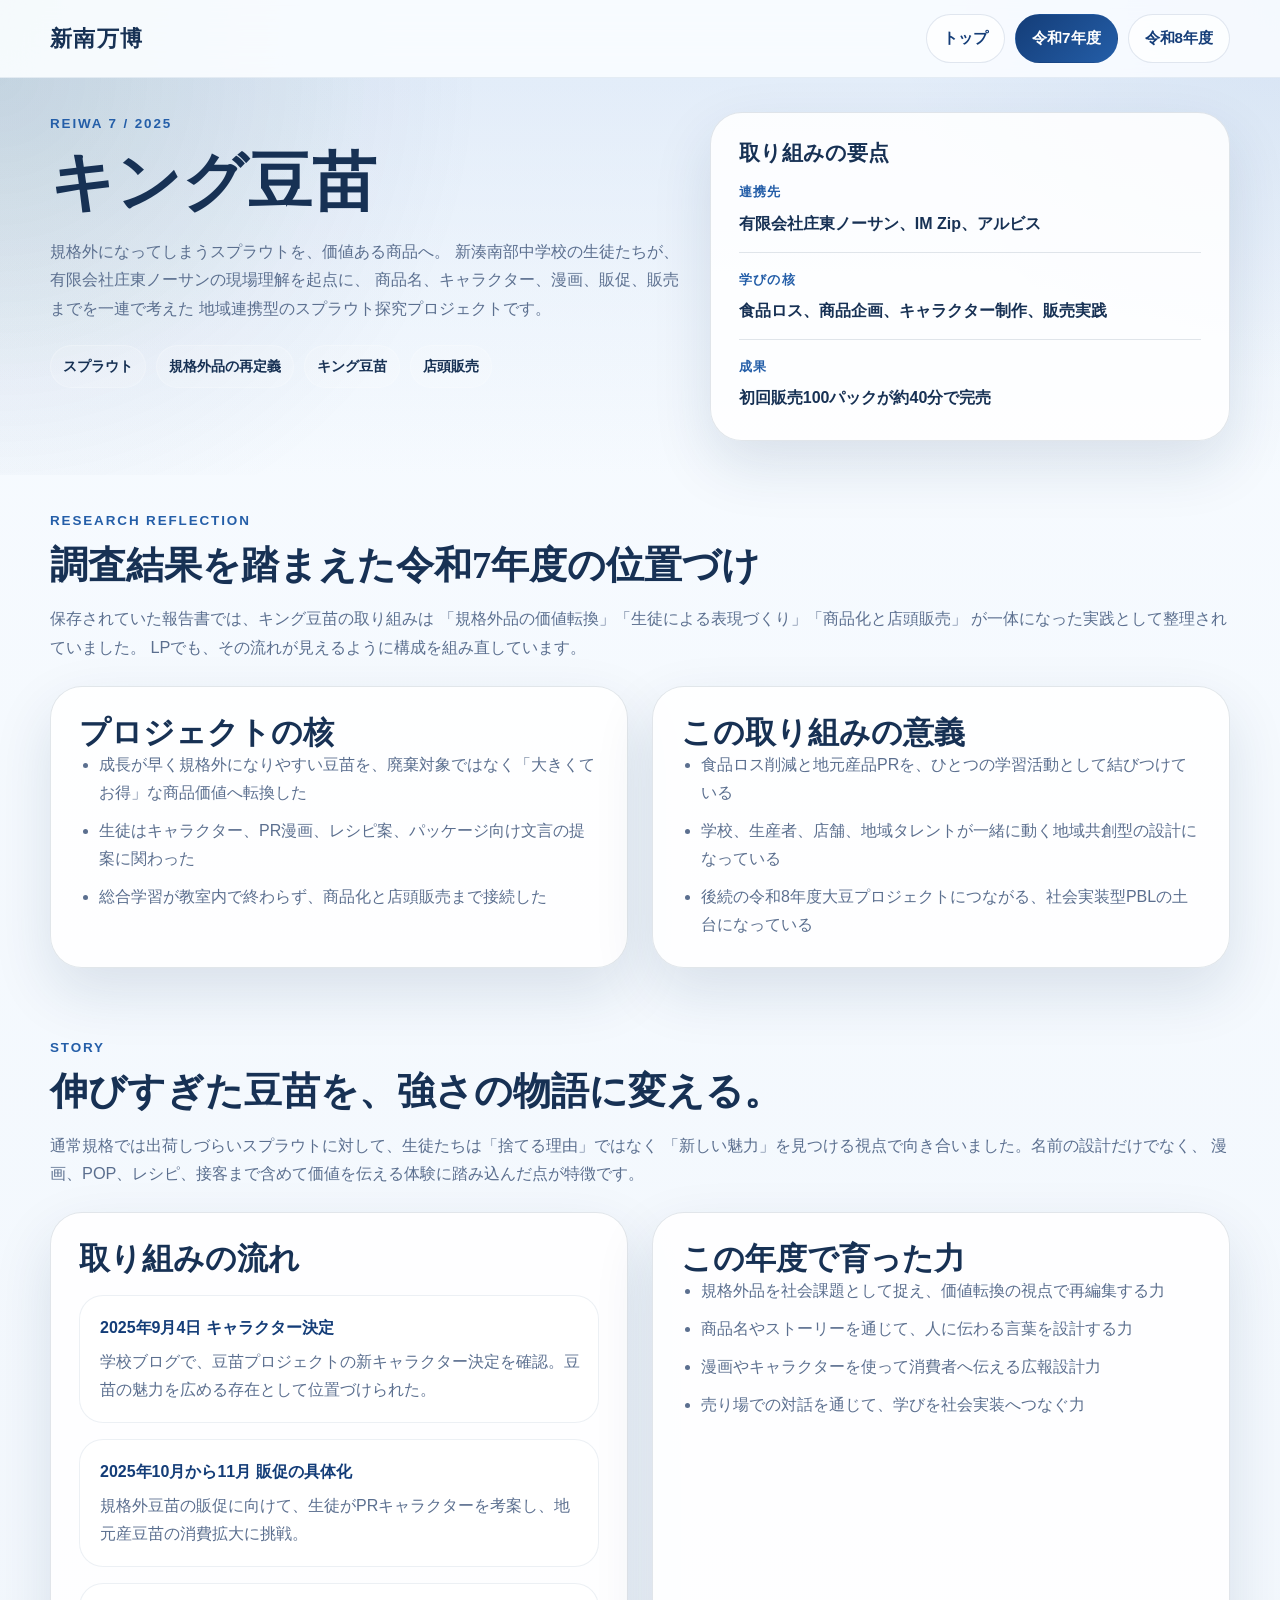
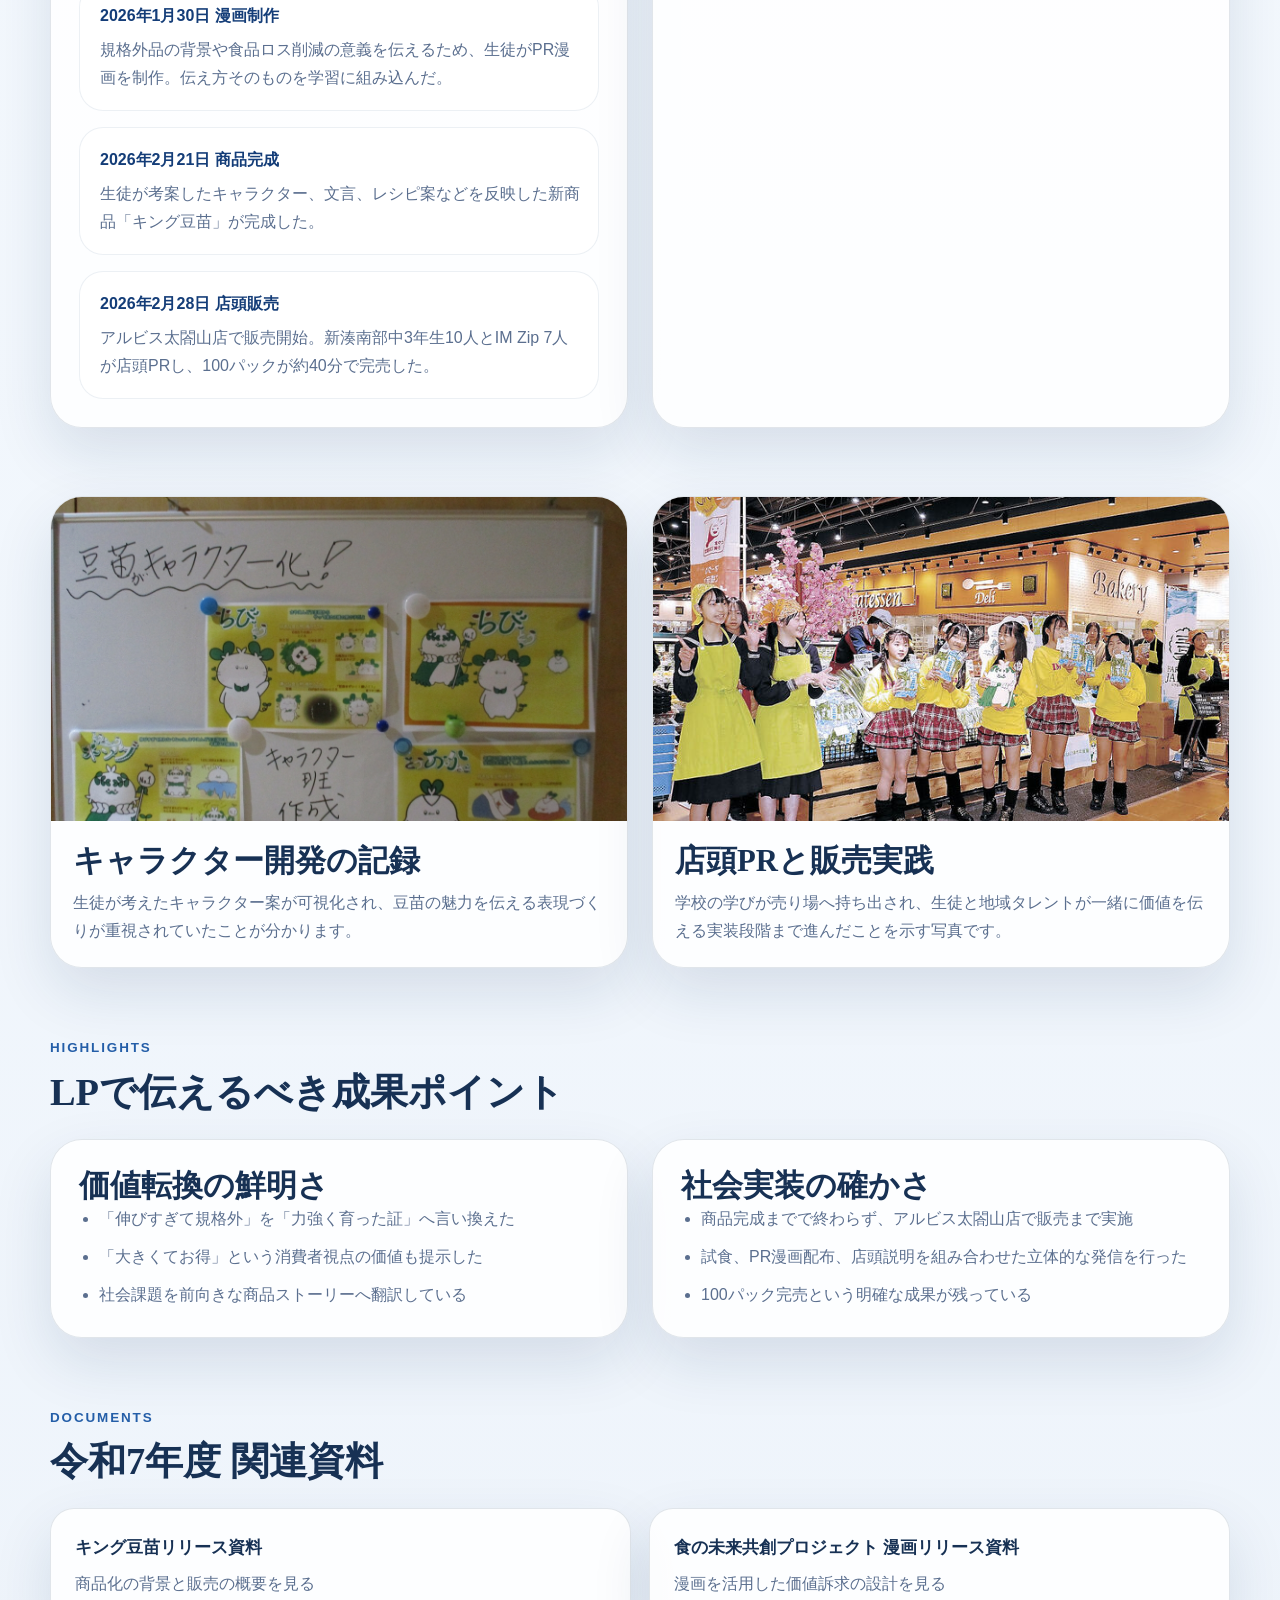
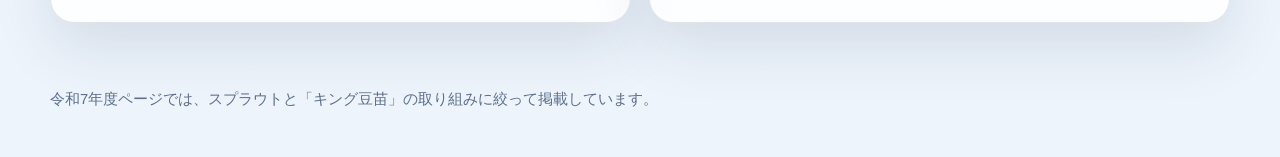
==== r7.html @ 963be9d6 "Enhance yearly pages with source materials" ====
<!DOCTYPE html>
<html lang="ja">
<head>
  <meta charset="UTF-8">
  <meta name="viewport" content="width=device-width, initial-scale=1.0">
  <title>令和7年度 | キング豆苗 | 新南万博</title>
  <link rel="stylesheet" href="assets/site.css">
</head>
<body class="theme-r7">
  <div class="site-shell">
    <header class="topbar">
      <div class="wrap topbar-inner">
        <a class="brand" href="index.html">新南万博</a>
        <nav class="year-tabs" aria-label="年度別ページ">
          <a class="tab" href="index.html">トップ</a>
          <a class="tab is-active" href="r7.html">令和7年度</a>
          <a class="tab" href="r8.html">令和8年度</a>
        </nav>
      </div>
    </header>

    <main>
      <section class="page-hero">
        <div class="wrap page-hero-grid">
          <div class="page-hero-copy">
            <p class="kicker">Reiwa 7 / 2025</p>
            <h1>キング豆苗</h1>
            <p class="lead">
              規格外になってしまうスプラウトを、価値ある商品へ。
              新湊南部中学校の生徒たちが、有限会社庄東ノーサンの現場理解を起点に、
              商品名、キャラクター、漫画、販促、販売までを一連で考えた
              地域連携型のスプラウト探究プロジェクトです。
            </p>
            <ul class="tag-row">
              <li>スプラウト</li>
              <li>規格外品の再定義</li>
              <li>キング豆苗</li>
              <li>店頭販売</li>
            </ul>
          </div>
          <aside class="impact-card">
            <h2>取り組みの要点</h2>
            <dl class="impact-list">
              <div>
                <dt>連携先</dt>
                <dd>有限会社庄東ノーサン、IM Zip、アルビス</dd>
              </div>
              <div>
                <dt>学びの核</dt>
                <dd>食品ロス、商品企画、キャラクター制作、販売実践</dd>
              </div>
              <div>
                <dt>成果</dt>
                <dd>初回販売100パックが約40分で完売</dd>
              </div>
            </dl>
          </aside>
        </div>
      </section>

      <section class="section">
        <div class="wrap">
          <div class="section-head">
            <div>
              <p class="kicker">Research Reflection</p>
              <h2>調査結果を踏まえた令和7年度の位置づけ</h2>
              <p class="section-text">
                保存されていた報告書では、キング豆苗の取り組みは
                「規格外品の価値転換」「生徒による表現づくり」「商品化と店頭販売」
                が一体になった実践として整理されていました。
                LPでも、その流れが見えるように構成を組み直しています。
              </p>
            </div>
          </div>

          <div class="content-grid">
            <article class="panel">
              <h3>プロジェクトの核</h3>
              <ul class="point-list">
                <li>成長が早く規格外になりやすい豆苗を、廃棄対象ではなく「大きくてお得」な商品価値へ転換した</li>
                <li>生徒はキャラクター、PR漫画、レシピ案、パッケージ向け文言の提案に関わった</li>
                <li>総合学習が教室内で終わらず、商品化と店頭販売まで接続した</li>
              </ul>
            </article>

            <article class="panel">
              <h3>この取り組みの意義</h3>
              <ul class="point-list">
                <li>食品ロス削減と地元産品PRを、ひとつの学習活動として結びつけている</li>
                <li>学校、生産者、店舗、地域タレントが一緒に動く地域共創型の設計になっている</li>
                <li>後続の令和8年度大豆プロジェクトにつながる、社会実装型PBLの土台になっている</li>
              </ul>
            </article>
          </div>
        </div>
      </section>

      <section class="section">
        <div class="wrap">
          <div class="section-head">
            <div>
              <p class="kicker">Story</p>
              <h2>伸びすぎた豆苗を、強さの物語に変える。</h2>
              <p class="section-text">
                通常規格では出荷しづらいスプラウトに対して、生徒たちは「捨てる理由」ではなく
                「新しい魅力」を見つける視点で向き合いました。名前の設計だけでなく、
                漫画、POP、レシピ、接客まで含めて価値を伝える体験に踏み込んだ点が特徴です。
              </p>
            </div>
          </div>

          <div class="content-grid">
            <article class="panel">
              <h3>取り組みの流れ</h3>
              <div class="timeline">
                <div class="timeline-item">
                  <strong>2025年9月4日 キャラクター決定</strong>
                  <p>学校ブログで、豆苗プロジェクトの新キャラクター決定を確認。豆苗の魅力を広める存在として位置づけられた。</p>
                </div>
                <div class="timeline-item">
                  <strong>2025年10月から11月 販促の具体化</strong>
                  <p>規格外豆苗の販促に向けて、生徒がPRキャラクターを考案し、地元産豆苗の消費拡大に挑戦。</p>
                </div>
                <div class="timeline-item">
                  <strong>2026年1月30日 漫画制作</strong>
                  <p>規格外品の背景や食品ロス削減の意義を伝えるため、生徒がPR漫画を制作。伝え方そのものを学習に組み込んだ。</p>
                </div>
                <div class="timeline-item">
                  <strong>2026年2月21日 商品完成</strong>
                  <p>生徒が考案したキャラクター、文言、レシピ案などを反映した新商品「キング豆苗」が完成した。</p>
                </div>
                <div class="timeline-item">
                  <strong>2026年2月28日 店頭販売</strong>
                  <p>アルビス太閤山店で販売開始。新湊南部中3年生10人とIM Zip 7人が店頭PRし、100パックが約40分で完売した。</p>
                </div>
              </div>
            </article>

            <article class="panel">
              <h3>この年度で育った力</h3>
              <ul class="point-list">
                <li>規格外品を社会課題として捉え、価値転換の視点で再編集する力</li>
                <li>商品名やストーリーを通じて、人に伝わる言葉を設計する力</li>
                <li>漫画やキャラクターを使って消費者へ伝える広報設計力</li>
                <li>売り場での対話を通じて、学びを社会実装へつなぐ力</li>
              </ul>
            </article>
          </div>
        </div>
      </section>

      <section class="section">
        <div class="wrap media-grid">
          <article class="media-card">
            <figure>
              <img src="assets/images/r7-character-board.jpg" alt="キング豆苗のキャラクター案を掲示した写真">
            </figure>
            <div class="media-copy">
              <h3>キャラクター開発の記録</h3>
              <p>生徒が考えたキャラクター案が可視化され、豆苗の魅力を伝える表現づくりが重視されていたことが分かります。</p>
            </div>
          </article>

          <article class="media-card">
            <figure>
              <img src="assets/images/r7-sales-photo.jpg" alt="アルビス店頭でキング豆苗をPRする様子">
            </figure>
            <div class="media-copy">
              <h3>店頭PRと販売実践</h3>
              <p>学校の学びが売り場へ持ち出され、生徒と地域タレントが一緒に価値を伝える実装段階まで進んだことを示す写真です。</p>
            </div>
          </article>
        </div>
      </section>

      <section class="section">
        <div class="wrap">
          <div class="section-head">
            <div>
              <p class="kicker">Highlights</p>
              <h2>LPで伝えるべき成果ポイント</h2>
            </div>
          </div>

          <div class="content-grid">
            <article class="panel">
              <h3>価値転換の鮮明さ</h3>
              <ul class="point-list">
                <li>「伸びすぎて規格外」を「力強く育った証」へ言い換えた</li>
                <li>「大きくてお得」という消費者視点の価値も提示した</li>
                <li>社会課題を前向きな商品ストーリーへ翻訳している</li>
              </ul>
            </article>

            <article class="panel">
              <h3>社会実装の確かさ</h3>
              <ul class="point-list">
                <li>商品完成までで終わらず、アルビス太閤山店で販売まで実施</li>
                <li>試食、PR漫画配布、店頭説明を組み合わせた立体的な発信を行った</li>
                <li>100パック完売という明確な成果が残っている</li>
              </ul>
            </article>
          </div>
        </div>
      </section>

      <section class="section">
        <div class="wrap">
          <div class="section-head">
            <div>
              <p class="kicker">Documents</p>
              <h2>令和7年度 関連資料</h2>
            </div>
          </div>

          <div class="doc-grid">
            <a class="doc-card" href="assets/docs/king-tomyo-release.pdf" target="_blank" rel="noopener noreferrer">
              <strong>キング豆苗リリース資料</strong>
              <span>商品化の背景と販売の概要を見る</span>
            </a>
            <a class="doc-card" href="assets/docs/shinnan-expo-manga.pdf" target="_blank" rel="noopener noreferrer">
              <strong>食の未来共創プロジェクト 漫画リリース資料</strong>
              <span>漫画を活用した価値訴求の設計を見る</span>
            </a>
          </div>
        </div>
      </section>
    </main>

    <footer class="site-footer">
      <div class="wrap">
        令和7年度ページでは、スプラウトと「キング豆苗」の取り組みに絞って掲載しています。
      </div>
    </footer>
  </div>
</body>
</html>
---- assets/site.css ----
:root {
  --bg: #eef4fb;
  --bg-alt: #f7fbff;
  --surface: rgba(255, 255, 255, 0.86);
  --surface-strong: #ffffff;
  --ink: #173154;
  --muted: #5b6f8f;
  --line: rgba(23, 49, 84, 0.12);
  --blue: #245ea8;
  --blue-deep: #143d78;
  --green: #74a83b;
  --green-deep: #476d21;
  --sky: #cfe4fb;
  --shadow: 0 24px 60px rgba(18, 51, 92, 0.12);
  --radius-xl: 32px;
  --radius-lg: 24px;
  --radius-md: 18px;
  --content: 1180px;
}

* {
  box-sizing: border-box;
}

html {
  scroll-behavior: smooth;
}

body {
  margin: 0;
  font-family: "BIZ UDPGothic", "Yu Gothic", "Hiragino Kaku Gothic ProN", sans-serif;
  color: var(--ink);
  background:
    radial-gradient(circle at top left, rgba(116, 168, 59, 0.14), transparent 24rem),
    radial-gradient(circle at top right, rgba(36, 94, 168, 0.12), transparent 24rem),
    linear-gradient(180deg, var(--bg-alt) 0%, var(--bg) 100%);
  line-height: 1.75;
}

a {
  color: inherit;
  text-decoration: none;
}

img {
  display: block;
  max-width: 100%;
}

.wrap {
  width: min(calc(100% - 40px), var(--content));
  margin: 0 auto;
}

.site-shell {
  min-height: 100vh;
}

.topbar {
  position: sticky;
  top: 0;
  z-index: 20;
  backdrop-filter: blur(18px);
  background: rgba(247, 251, 255, 0.88);
  border-bottom: 1px solid rgba(20, 61, 120, 0.08);
}

.topbar-inner {
  display: flex;
  justify-content: space-between;
  align-items: center;
  gap: 20px;
  padding: 14px 0;
}

.brand {
  font-family: "Yu Mincho", "Hiragino Mincho ProN", "MS PMincho", serif;
  font-size: 1.4rem;
  font-weight: 700;
  letter-spacing: 0.06em;
}

.year-tabs {
  display: flex;
  flex-wrap: wrap;
  gap: 10px;
}

.tab {
  padding: 10px 16px;
  border-radius: 999px;
  font-size: 0.95rem;
  font-weight: 700;
  color: var(--blue-deep);
  background: rgba(255, 255, 255, 0.7);
  border: 1px solid rgba(20, 61, 120, 0.12);
  transition: transform 0.2s ease, background-color 0.2s ease, border-color 0.2s ease;
}

.tab:hover,
.tab:focus-visible {
  transform: translateY(-1px);
  background: #ffffff;
  border-color: rgba(20, 61, 120, 0.24);
  outline: none;
}

.tab.is-active {
  color: #ffffff;
  background: linear-gradient(135deg, var(--blue-deep), var(--blue));
  border-color: transparent;
}

.hero,
.page-hero,
.section {
  padding: 34px 0;
}

.hero-home {
  padding-top: 24px;
}

.hero-image-card {
  margin: 0;
  overflow: hidden;
  border-radius: 34px;
  background: #ffffff;
  box-shadow: var(--shadow);
  border: 1px solid rgba(20, 61, 120, 0.08);
}

.hero-image-card img {
  width: 100%;
  height: auto;
}

.intro-layout,
.page-hero-grid,
.content-grid,
.media-grid,
.portal-grid {
  display: grid;
  gap: 24px;
}

.intro-layout {
  grid-template-columns: 1.15fr 0.85fr;
  align-items: start;
}

.page-hero-grid {
  grid-template-columns: 1.1fr 0.9fr;
  align-items: start;
}

.portal-grid,
.content-grid,
.media-grid {
  grid-template-columns: repeat(2, minmax(0, 1fr));
}

.kicker {
  margin: 0 0 10px;
  font-size: 0.84rem;
  font-weight: 800;
  letter-spacing: 0.14em;
  text-transform: uppercase;
  color: var(--blue);
}

h1,
h2,
h3 {
  margin: 0;
  font-family: "Yu Mincho", "Hiragino Mincho ProN", "MS PMincho", serif;
  line-height: 1.18;
}

h1 {
  font-size: clamp(2.4rem, 5vw, 4.4rem);
}

h2 {
  font-size: clamp(1.8rem, 3vw, 2.7rem);
}

h3 {
  font-size: clamp(1.3rem, 2.4vw, 2rem);
}

.lead,
.section-text {
  color: var(--muted);
  font-size: 1.02rem;
}

.summary-card,
.impact-card,
.portal-card,
.panel,
.media-card,
.doc-card {
  background: var(--surface);
  border: 1px solid var(--line);
  box-shadow: var(--shadow);
}

.summary-card,
.impact-card,
.panel {
  padding: 28px;
  border-radius: var(--radius-xl);
}

.summary-card h2,
.impact-card h2 {
  margin-bottom: 16px;
  font-size: 1.3rem;
}

.summary-list,
.point-list {
  margin: 0;
  padding-left: 20px;
  color: var(--muted);
}

.summary-list li,
.point-list li {
  margin-bottom: 10px;
}

.summary-list li:last-child,
.point-list li:last-child {
  margin-bottom: 0;
}

.portal-card {
  padding: 30px;
  border-radius: var(--radius-xl);
  overflow: hidden;
  position: relative;
}

.portal-r7 {
  background:
    linear-gradient(160deg, rgba(20, 61, 120, 0.92), rgba(64, 108, 160, 0.88)),
    var(--surface-strong);
  color: #ffffff;
}

.portal-r8 {
  background:
    linear-gradient(160deg, rgba(71, 109, 33, 0.94), rgba(36, 94, 168, 0.88)),
    var(--surface-strong);
  color: #ffffff;
}

.card-year {
  margin: 0 0 10px;
  font-size: 0.86rem;
  font-weight: 800;
  letter-spacing: 0.12em;
  text-transform: uppercase;
  color: rgba(255, 255, 255, 0.8);
}

.portal-card p {
  color: rgba(255, 255, 255, 0.88);
}

.tag-row {
  display: flex;
  flex-wrap: wrap;
  gap: 10px;
  margin: 22px 0 0;
  padding: 0;
  list-style: none;
}

.tag-row li {
  padding: 8px 12px;
  border-radius: 999px;
  font-size: 0.9rem;
  font-weight: 700;
  background: rgba(255, 255, 255, 0.14);
  border: 1px solid rgba(255, 255, 255, 0.2);
}

.button-link {
  display: inline-flex;
  margin-top: 24px;
  padding: 12px 18px;
  border-radius: 999px;
  font-weight: 800;
  color: var(--blue-deep);
  background: #ffffff;
}

.impact-list {
  display: grid;
  gap: 16px;
  margin: 0;
}

.impact-list div {
  padding-bottom: 14px;
  border-bottom: 1px solid var(--line);
}

.impact-list div:last-child {
  padding-bottom: 0;
  border-bottom: 0;
}

.impact-list dt {
  font-size: 0.8rem;
  font-weight: 800;
  letter-spacing: 0.1em;
  text-transform: uppercase;
  color: var(--blue);
}

.impact-list dd {
  margin: 6px 0 0;
  color: var(--ink);
  font-weight: 700;
}

.section-head {
  margin-bottom: 24px;
}

.timeline {
  display: grid;
  gap: 16px;
  margin-top: 18px;
}

.timeline-item {
  padding: 18px 18px 18px 20px;
  border-radius: var(--radius-lg);
  background: rgba(255, 255, 255, 0.72);
  border: 1px solid rgba(20, 61, 120, 0.08);
}

.timeline-item strong {
  display: block;
  margin-bottom: 6px;
  color: var(--blue-deep);
}

.timeline-item p {
  margin: 0;
  color: var(--muted);
}

.media-card {
  overflow: hidden;
  border-radius: var(--radius-xl);
}

.feature-board,
.message-band {
  background: var(--surface);
  border: 1px solid var(--line);
  box-shadow: var(--shadow);
}

.feature-board {
  display: grid;
  grid-template-columns: 1.05fr 0.95fr;
  gap: 24px;
  align-items: center;
  padding: 24px;
  border-radius: var(--radius-xl);
}

.feature-board-image {
  margin: 0;
  overflow: hidden;
  border-radius: 22px;
  border: 1px solid rgba(20, 61, 120, 0.08);
  background: #ffffff;
}

.feature-board-image img {
  width: 100%;
  height: auto;
}

.feature-board-copy {
  padding: 6px 4px;
}

.message-band {
  padding: 28px;
  border-radius: var(--radius-xl);
  background:
    linear-gradient(135deg, rgba(20, 61, 120, 0.96), rgba(116, 168, 59, 0.9));
  color: #ffffff;
}

.message-label {
  margin: 0 0 10px;
  font-size: 0.84rem;
  font-weight: 800;
  letter-spacing: 0.14em;
  text-transform: uppercase;
  color: rgba(255, 255, 255, 0.8);
}

.message-band p:last-child {
  margin-bottom: 0;
  color: rgba(255, 255, 255, 0.9);
}

.media-card figure {
  margin: 0;
}

.media-card img {
  width: 100%;
  aspect-ratio: 16 / 9;
  object-fit: cover;
  object-position: center top;
}

.media-copy {
  padding: 22px;
}

.media-copy p {
  margin: 10px 0 0;
  color: var(--muted);
}

.doc-grid {
  display: grid;
  gap: 18px;
  grid-template-columns: repeat(2, minmax(0, 1fr));
}

.doc-card {
  display: block;
  padding: 24px;
  border-radius: var(--radius-lg);
  transition: transform 0.2s ease, border-color 0.2s ease;
}

.doc-card:hover,
.doc-card:focus-visible {
  transform: translateY(-2px);
  border-color: rgba(20, 61, 120, 0.22);
  outline: none;
}

.doc-card strong {
  display: block;
  margin-bottom: 8px;
  font-size: 1.04rem;
}

.doc-card span {
  color: var(--muted);
}

.site-footer {
  padding: 30px 0 44px;
  color: var(--muted);
  font-size: 0.92rem;
}

.theme-r7 .page-hero {
  background:
    radial-gradient(circle at top left, rgba(20, 61, 120, 0.12), transparent 30rem),
    linear-gradient(180deg, rgba(210, 225, 244, 0.55), transparent);
}

.theme-r8 .page-hero {
  background:
    radial-gradient(circle at top left, rgba(116, 168, 59, 0.15), transparent 28rem),
    linear-gradient(180deg, rgba(214, 239, 197, 0.4), transparent);
}

@media (max-width: 980px) {
  .topbar-inner,
  .intro-layout,
  .page-hero-grid,
  .feature-board,
  .portal-grid,
  .content-grid,
  .media-grid,
  .doc-grid {
    grid-template-columns: 1fr;
  }

  .topbar-inner {
    justify-content: flex-start;
    align-items: flex-start;
    flex-direction: column;
  }
}

@media (max-width: 640px) {
  .wrap {
    width: min(calc(100% - 28px), var(--content));
  }

  .summary-card,
  .impact-card,
  .portal-card,
  .panel,
  .media-copy,
  .doc-card {
    padding: 22px;
  }

  .tab {
    width: 100%;
    text-align: center;
  }

  h1 {
    font-size: 2.2rem;
  }
}
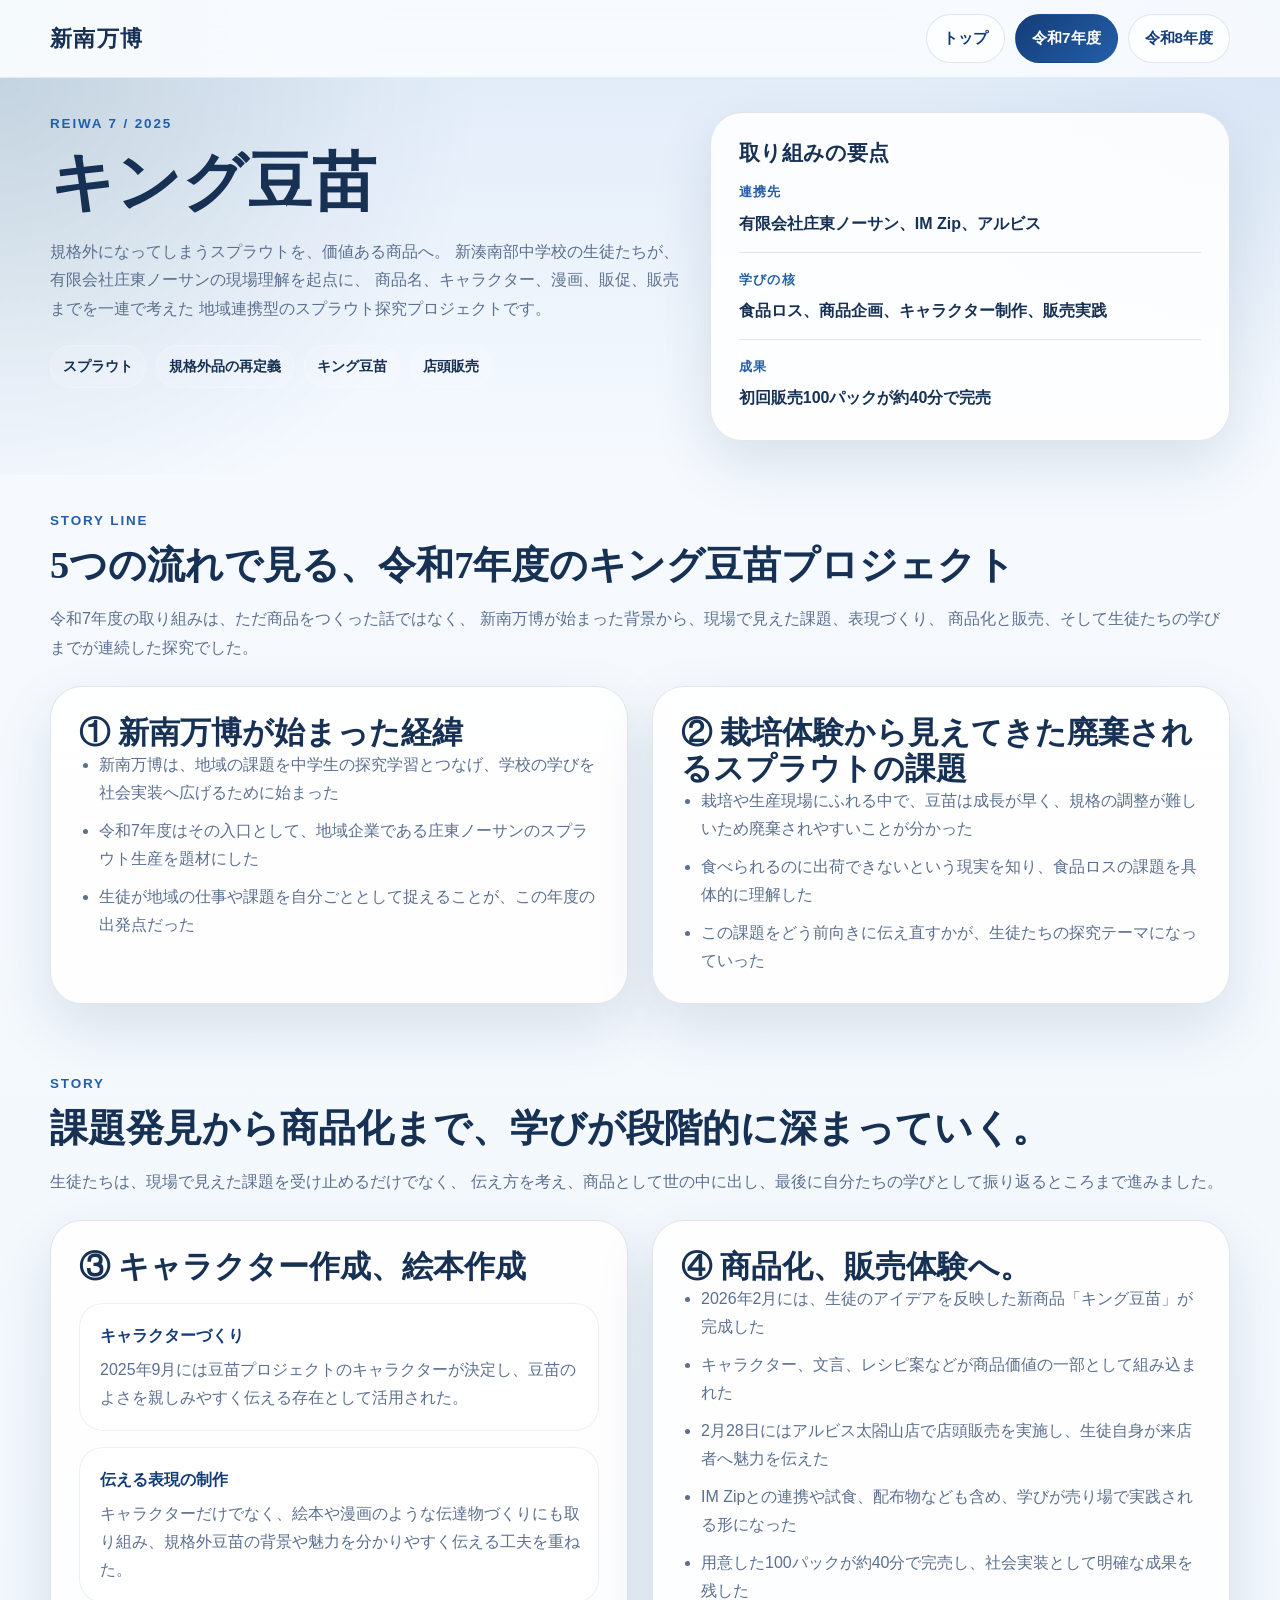
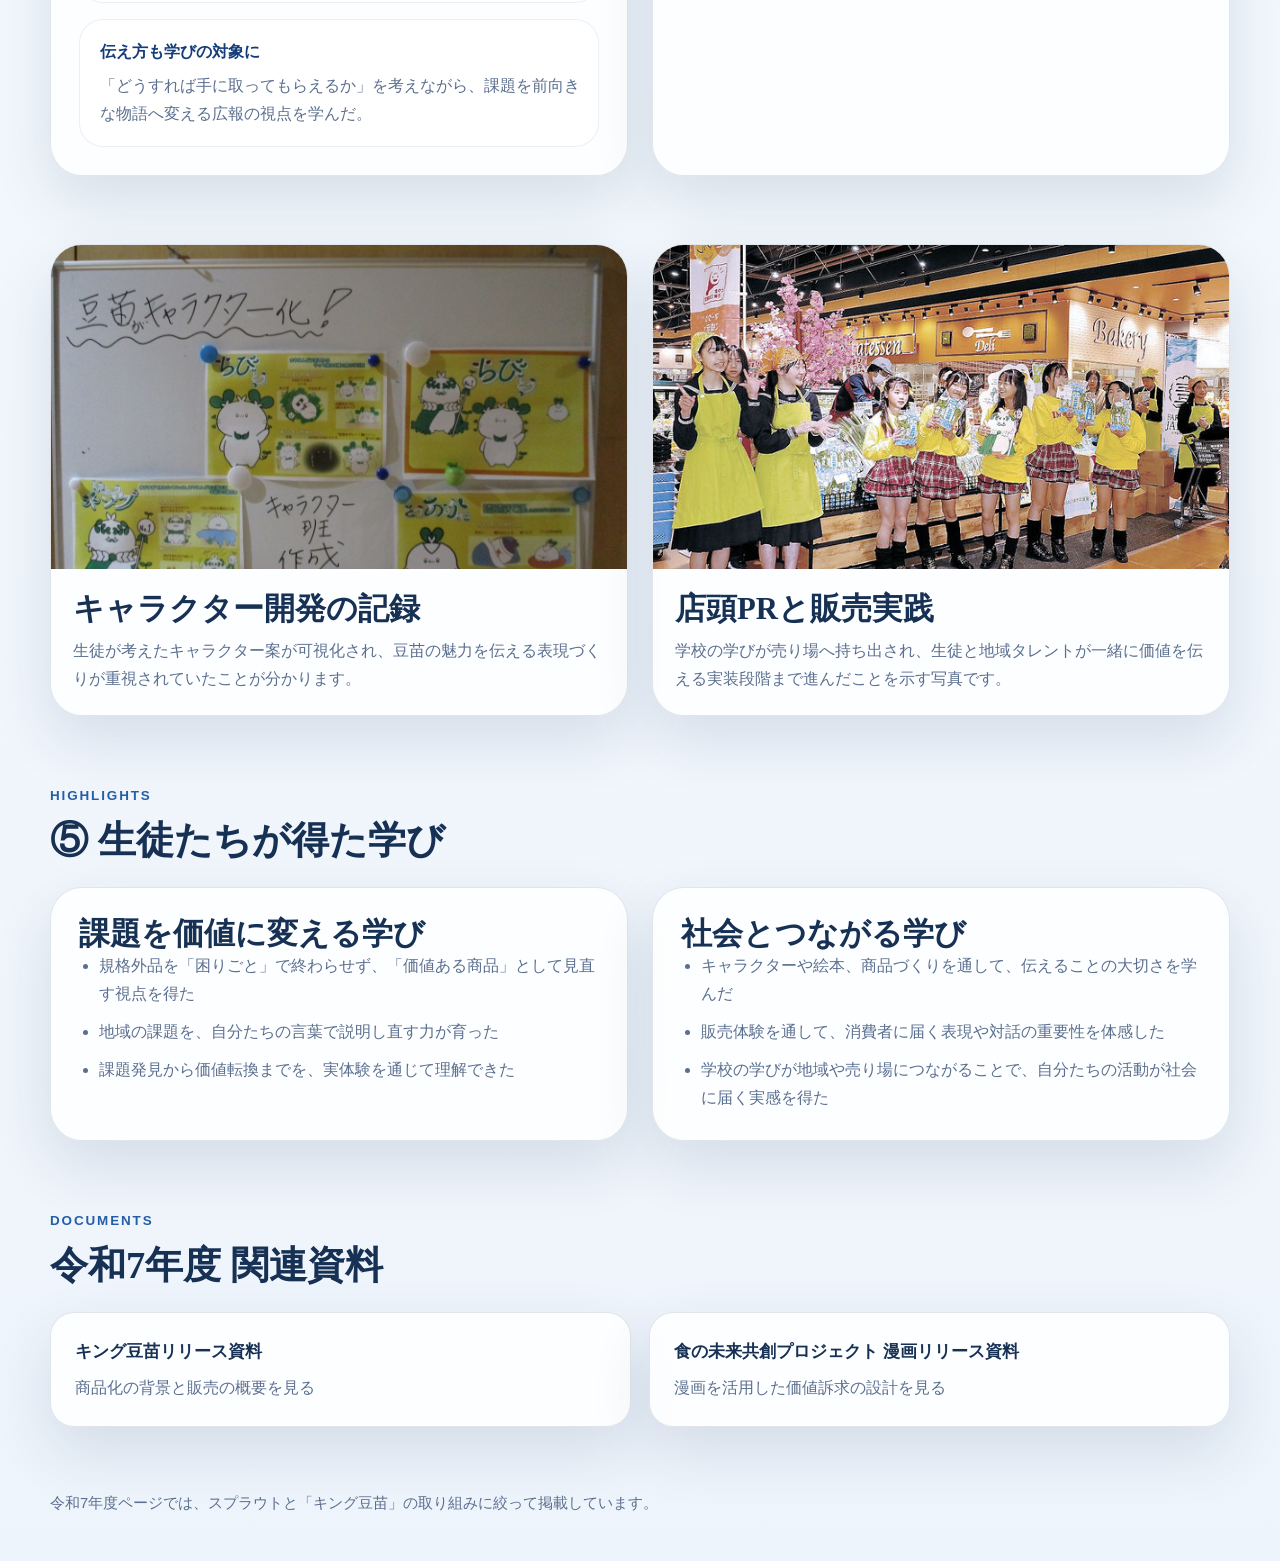
==== commit fb8c5350: "Refresh R7 story flow" ====
--- a/r7.html
+++ b/r7.html
@@ -62,33 +62,32 @@
         <div class="wrap">
           <div class="section-head">
             <div>
-              <p class="kicker">Research Reflection</p>
-              <h2>調査結果を踏まえた令和7年度の位置づけ</h2>
+              <p class="kicker">Story Line</p>
+              <h2>5つの流れで見る、令和7年度のキング豆苗プロジェクト</h2>
               <p class="section-text">
-                保存されていた報告書では、キング豆苗の取り組みは
-                「規格外品の価値転換」「生徒による表現づくり」「商品化と店頭販売」
-                が一体になった実践として整理されていました。
-                LPでも、その流れが見えるように構成を組み直しています。
+                令和7年度の取り組みは、ただ商品をつくった話ではなく、
+                新南万博が始まった背景から、現場で見えた課題、表現づくり、
+                商品化と販売、そして生徒たちの学びまでが連続した探究でした。
               </p>
             </div>
           </div>
 
           <div class="content-grid">
             <article class="panel">
-              <h3>プロジェクトの核</h3>
-              <ul class="point-list">
-                <li>成長が早く規格外になりやすい豆苗を、廃棄対象ではなく「大きくてお得」な商品価値へ転換した</li>
-                <li>生徒はキャラクター、PR漫画、レシピ案、パッケージ向け文言の提案に関わった</li>
-                <li>総合学習が教室内で終わらず、商品化と店頭販売まで接続した</li>
-              </ul>
-            </article>
-
-            <article class="panel">
-              <h3>この取り組みの意義</h3>
-              <ul class="point-list">
-                <li>食品ロス削減と地元産品PRを、ひとつの学習活動として結びつけている</li>
-                <li>学校、生産者、店舗、地域タレントが一緒に動く地域共創型の設計になっている</li>
-                <li>後続の令和8年度大豆プロジェクトにつながる、社会実装型PBLの土台になっている</li>
+              <h3>① 新南万博が始まった経緯</h3>
+              <ul class="point-list">
+                <li>新南万博は、地域の課題を中学生の探究学習とつなげ、学校の学びを社会実装へ広げるために始まった</li>
+                <li>令和7年度はその入口として、地域企業である庄東ノーサンのスプラウト生産を題材にした</li>
+                <li>生徒が地域の仕事や課題を自分ごととして捉えることが、この年度の出発点だった</li>
+              </ul>
+            </article>
+
+            <article class="panel">
+              <h3>② 栽培体験から見えてきた廃棄されるスプラウトの課題</h3>
+              <ul class="point-list">
+                <li>栽培や生産現場にふれる中で、豆苗は成長が早く、規格の調整が難しいため廃棄されやすいことが分かった</li>
+                <li>食べられるのに出荷できないという現実を知り、食品ロスの課題を具体的に理解した</li>
+                <li>この課題をどう前向きに伝え直すかが、生徒たちの探究テーマになっていった</li>
               </ul>
             </article>
           </div>
@@ -100,49 +99,41 @@
           <div class="section-head">
             <div>
               <p class="kicker">Story</p>
-              <h2>伸びすぎた豆苗を、強さの物語に変える。</h2>
+              <h2>課題発見から商品化まで、学びが段階的に深まっていく。</h2>
               <p class="section-text">
-                通常規格では出荷しづらいスプラウトに対して、生徒たちは「捨てる理由」ではなく
-                「新しい魅力」を見つける視点で向き合いました。名前の設計だけでなく、
-                漫画、POP、レシピ、接客まで含めて価値を伝える体験に踏み込んだ点が特徴です。
+                生徒たちは、現場で見えた課題を受け止めるだけでなく、
+                伝え方を考え、商品として世の中に出し、最後に自分たちの学びとして振り返るところまで進みました。
               </p>
             </div>
           </div>
 
           <div class="content-grid">
             <article class="panel">
-              <h3>取り組みの流れ</h3>
+              <h3>③ キャラクター作成、絵本作成</h3>
               <div class="timeline">
                 <div class="timeline-item">
-                  <strong>2025年9月4日 キャラクター決定</strong>
-                  <p>学校ブログで、豆苗プロジェクトの新キャラクター決定を確認。豆苗の魅力を広める存在として位置づけられた。</p>
+                  <strong>キャラクターづくり</strong>
+                  <p>2025年9月には豆苗プロジェクトのキャラクターが決定し、豆苗のよさを親しみやすく伝える存在として活用された。</p>
                 </div>
                 <div class="timeline-item">
-                  <strong>2025年10月から11月 販促の具体化</strong>
-                  <p>規格外豆苗の販促に向けて、生徒がPRキャラクターを考案し、地元産豆苗の消費拡大に挑戦。</p>
+                  <strong>伝える表現の制作</strong>
+                  <p>キャラクターだけでなく、絵本や漫画のような伝達物づくりにも取り組み、規格外豆苗の背景や魅力を分かりやすく伝える工夫を重ねた。</p>
                 </div>
                 <div class="timeline-item">
-                  <strong>2026年1月30日 漫画制作</strong>
-                  <p>規格外品の背景や食品ロス削減の意義を伝えるため、生徒がPR漫画を制作。伝え方そのものを学習に組み込んだ。</p>
+                  <strong>伝え方も学びの対象に</strong>
+                  <p>「どうすれば手に取ってもらえるか」を考えながら、課題を前向きな物語へ変える広報の視点を学んだ。</p>
                 </div>
-                <div class="timeline-item">
-                  <strong>2026年2月21日 商品完成</strong>
-                  <p>生徒が考案したキャラクター、文言、レシピ案などを反映した新商品「キング豆苗」が完成した。</p>
-                </div>
-                <div class="timeline-item">
-                  <strong>2026年2月28日 店頭販売</strong>
-                  <p>アルビス太閤山店で販売開始。新湊南部中3年生10人とIM Zip 7人が店頭PRし、100パックが約40分で完売した。</p>
-                </div>
-              </div>
-            </article>
-
-            <article class="panel">
-              <h3>この年度で育った力</h3>
-              <ul class="point-list">
-                <li>規格外品を社会課題として捉え、価値転換の視点で再編集する力</li>
-                <li>商品名やストーリーを通じて、人に伝わる言葉を設計する力</li>
-                <li>漫画やキャラクターを使って消費者へ伝える広報設計力</li>
-                <li>売り場での対話を通じて、学びを社会実装へつなぐ力</li>
+              </div>
+            </article>
+
+            <article class="panel">
+              <h3>④ 商品化、販売体験へ。</h3>
+              <ul class="point-list">
+                <li>2026年2月には、生徒のアイデアを反映した新商品「キング豆苗」が完成した</li>
+                <li>キャラクター、文言、レシピ案などが商品価値の一部として組み込まれた</li>
+                <li>2月28日にはアルビス太閤山店で店頭販売を実施し、生徒自身が来店者へ魅力を伝えた</li>
+                <li>IM Zipとの連携や試食、配布物なども含め、学びが売り場で実践される形になった</li>
+                <li>用意した100パックが約40分で完売し、社会実装として明確な成果を残した</li>
               </ul>
             </article>
           </div>
@@ -178,26 +169,26 @@
           <div class="section-head">
             <div>
               <p class="kicker">Highlights</p>
-              <h2>LPで伝えるべき成果ポイント</h2>
+              <h2>⑤ 生徒たちが得た学び</h2>
             </div>
           </div>
 
           <div class="content-grid">
             <article class="panel">
-              <h3>価値転換の鮮明さ</h3>
-              <ul class="point-list">
-                <li>「伸びすぎて規格外」を「力強く育った証」へ言い換えた</li>
-                <li>「大きくてお得」という消費者視点の価値も提示した</li>
-                <li>社会課題を前向きな商品ストーリーへ翻訳している</li>
-              </ul>
-            </article>
-
-            <article class="panel">
-              <h3>社会実装の確かさ</h3>
-              <ul class="point-list">
-                <li>商品完成までで終わらず、アルビス太閤山店で販売まで実施</li>
-                <li>試食、PR漫画配布、店頭説明を組み合わせた立体的な発信を行った</li>
-                <li>100パック完売という明確な成果が残っている</li>
+              <h3>課題を価値に変える学び</h3>
+              <ul class="point-list">
+                <li>規格外品を「困りごと」で終わらせず、「価値ある商品」として見直す視点を得た</li>
+                <li>地域の課題を、自分たちの言葉で説明し直す力が育った</li>
+                <li>課題発見から価値転換までを、実体験を通じて理解できた</li>
+              </ul>
+            </article>
+
+            <article class="panel">
+              <h3>社会とつながる学び</h3>
+              <ul class="point-list">
+                <li>キャラクターや絵本、商品づくりを通して、伝えることの大切さを学んだ</li>
+                <li>販売体験を通して、消費者に届く表現や対話の重要性を体感した</li>
+                <li>学校の学びが地域や売り場につながることで、自分たちの活動が社会に届く実感を得た</li>
               </ul>
             </article>
           </div>
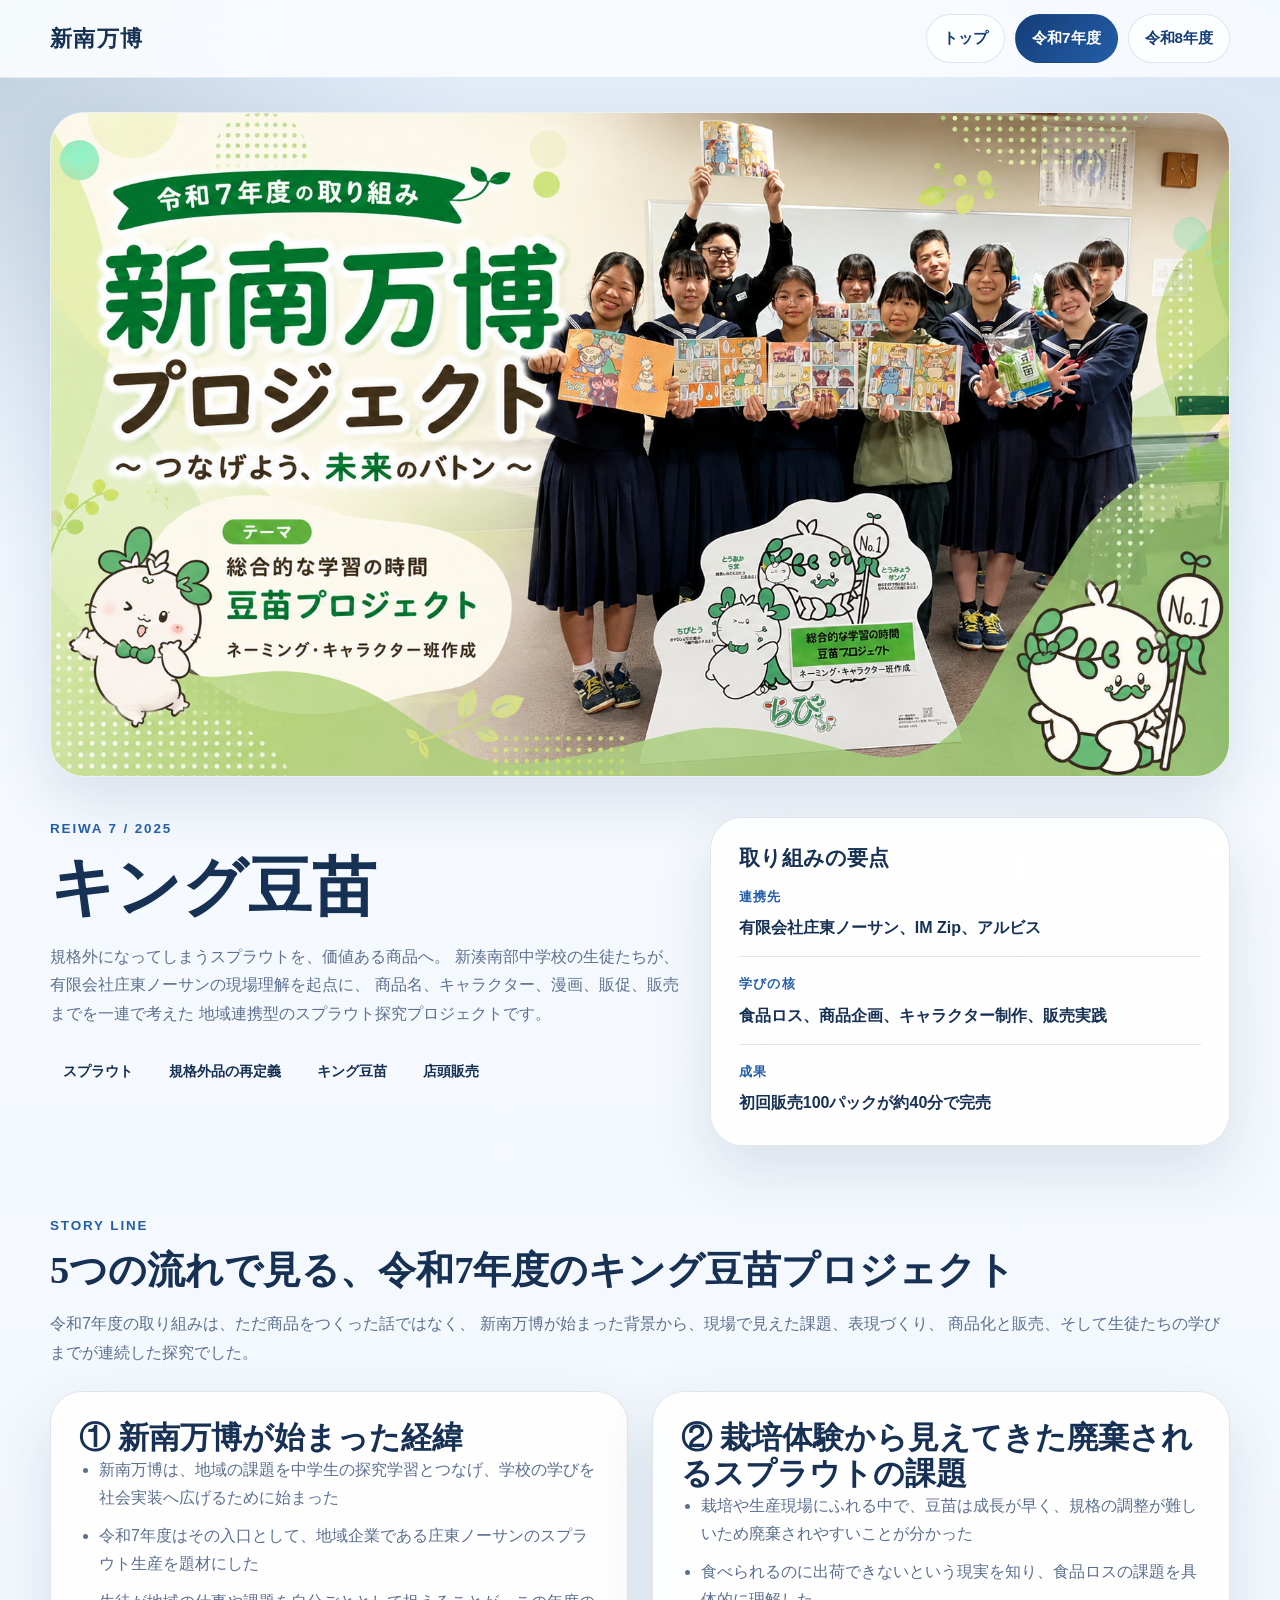
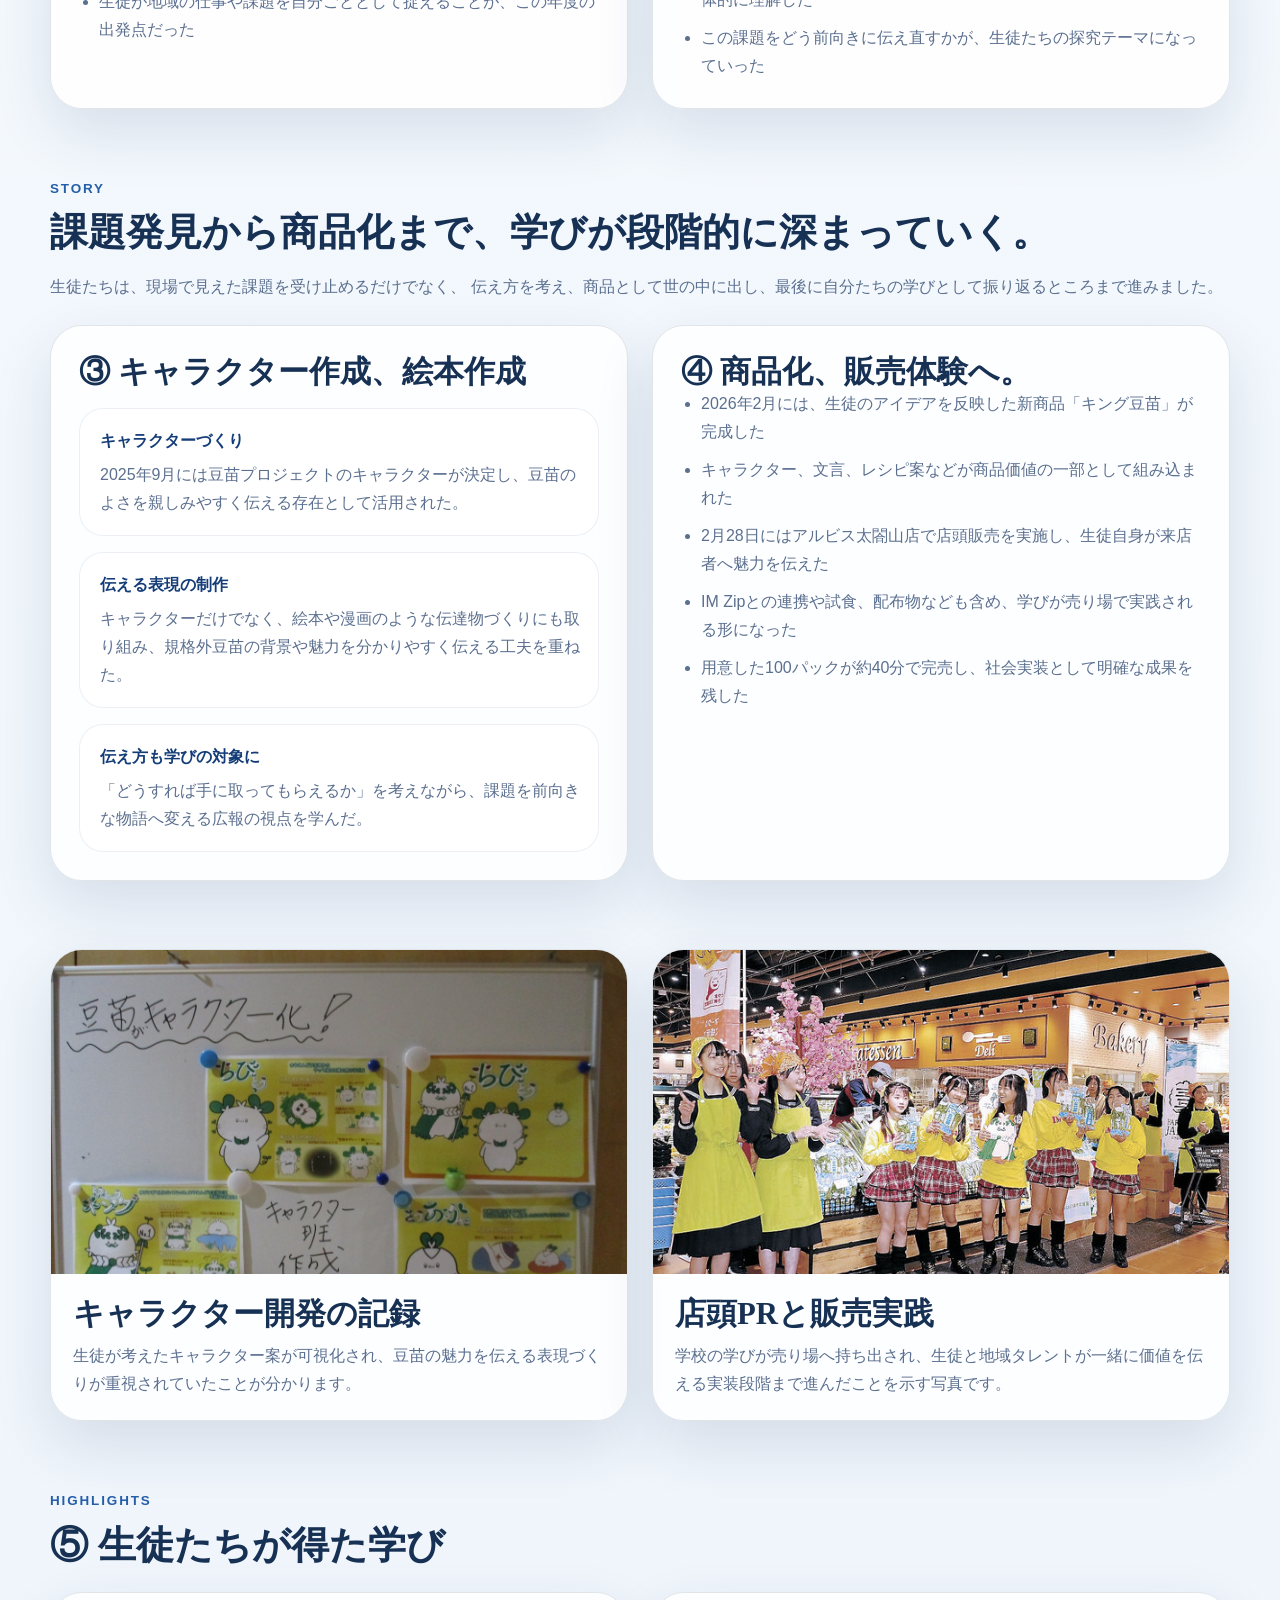
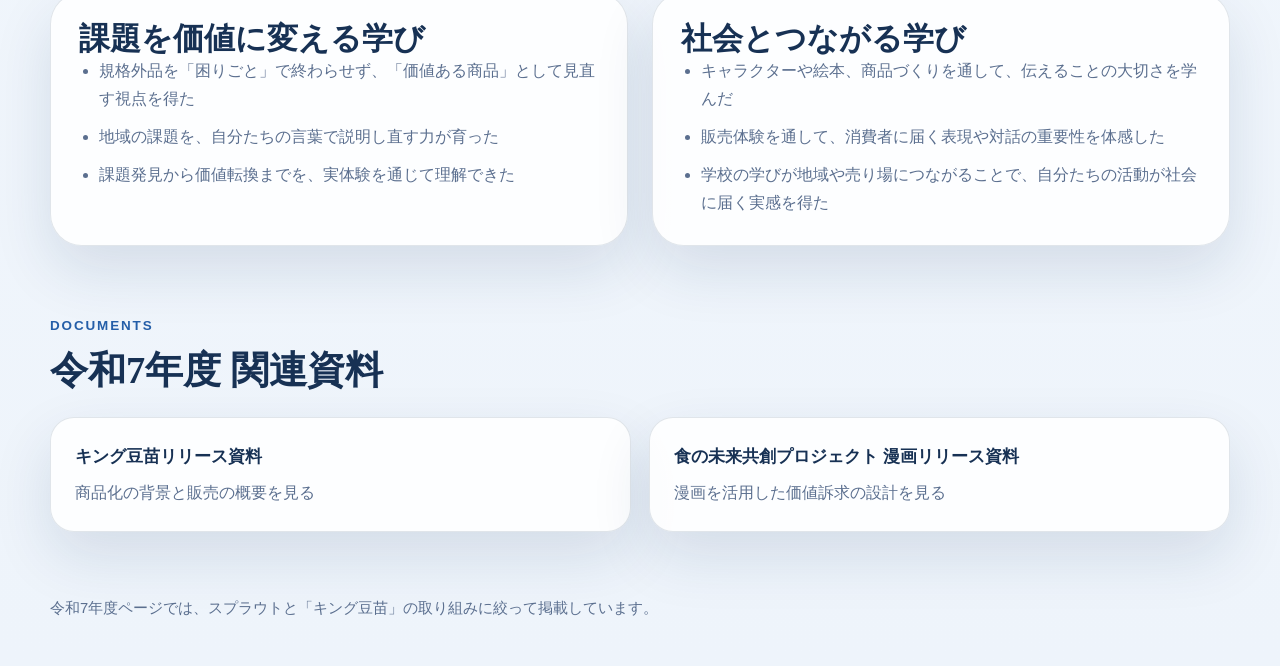
==== commit 01976db7: "Add R7 hero image" ====
--- a/r7.html
+++ b/r7.html
@@ -21,6 +21,14 @@
 
     <main>
       <section class="page-hero">
+        <div class="wrap">
+          <figure class="hero-image-card">
+            <img src="assets/images/r7-hero-main.png" alt="令和7年度の新南万博プロジェクト紹介ビジュアル">
+          </figure>
+        </div>
+      </section>
+
+      <section class="section section-tight">
         <div class="wrap page-hero-grid">
           <div class="page-hero-copy">
             <p class="kicker">Reiwa 7 / 2025</p>
--- a/assets/site.css
+++ b/assets/site.css
@@ -117,6 +117,10 @@
   padding: 34px 0;
 }
 
+.section-tight {
+  padding-top: 6px;
+}
+
 .hero-home {
   padding-top: 24px;
 }
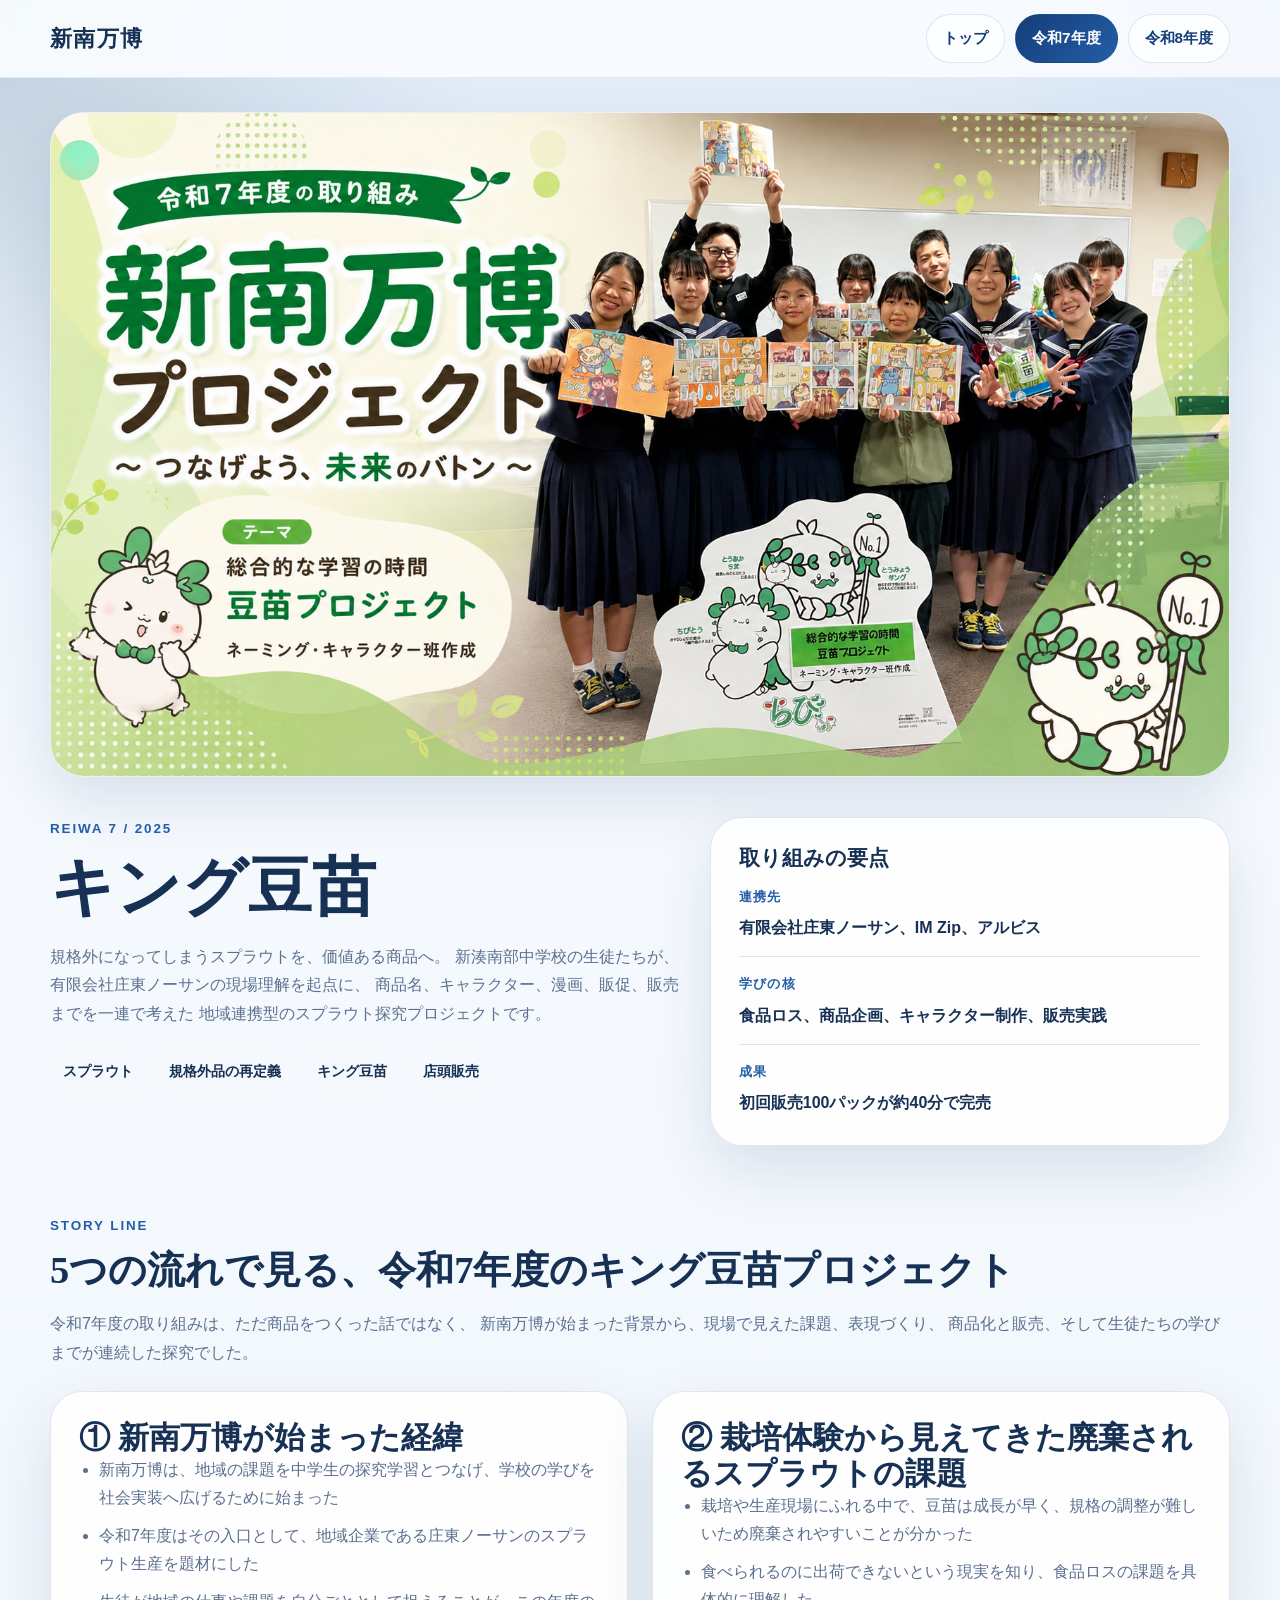
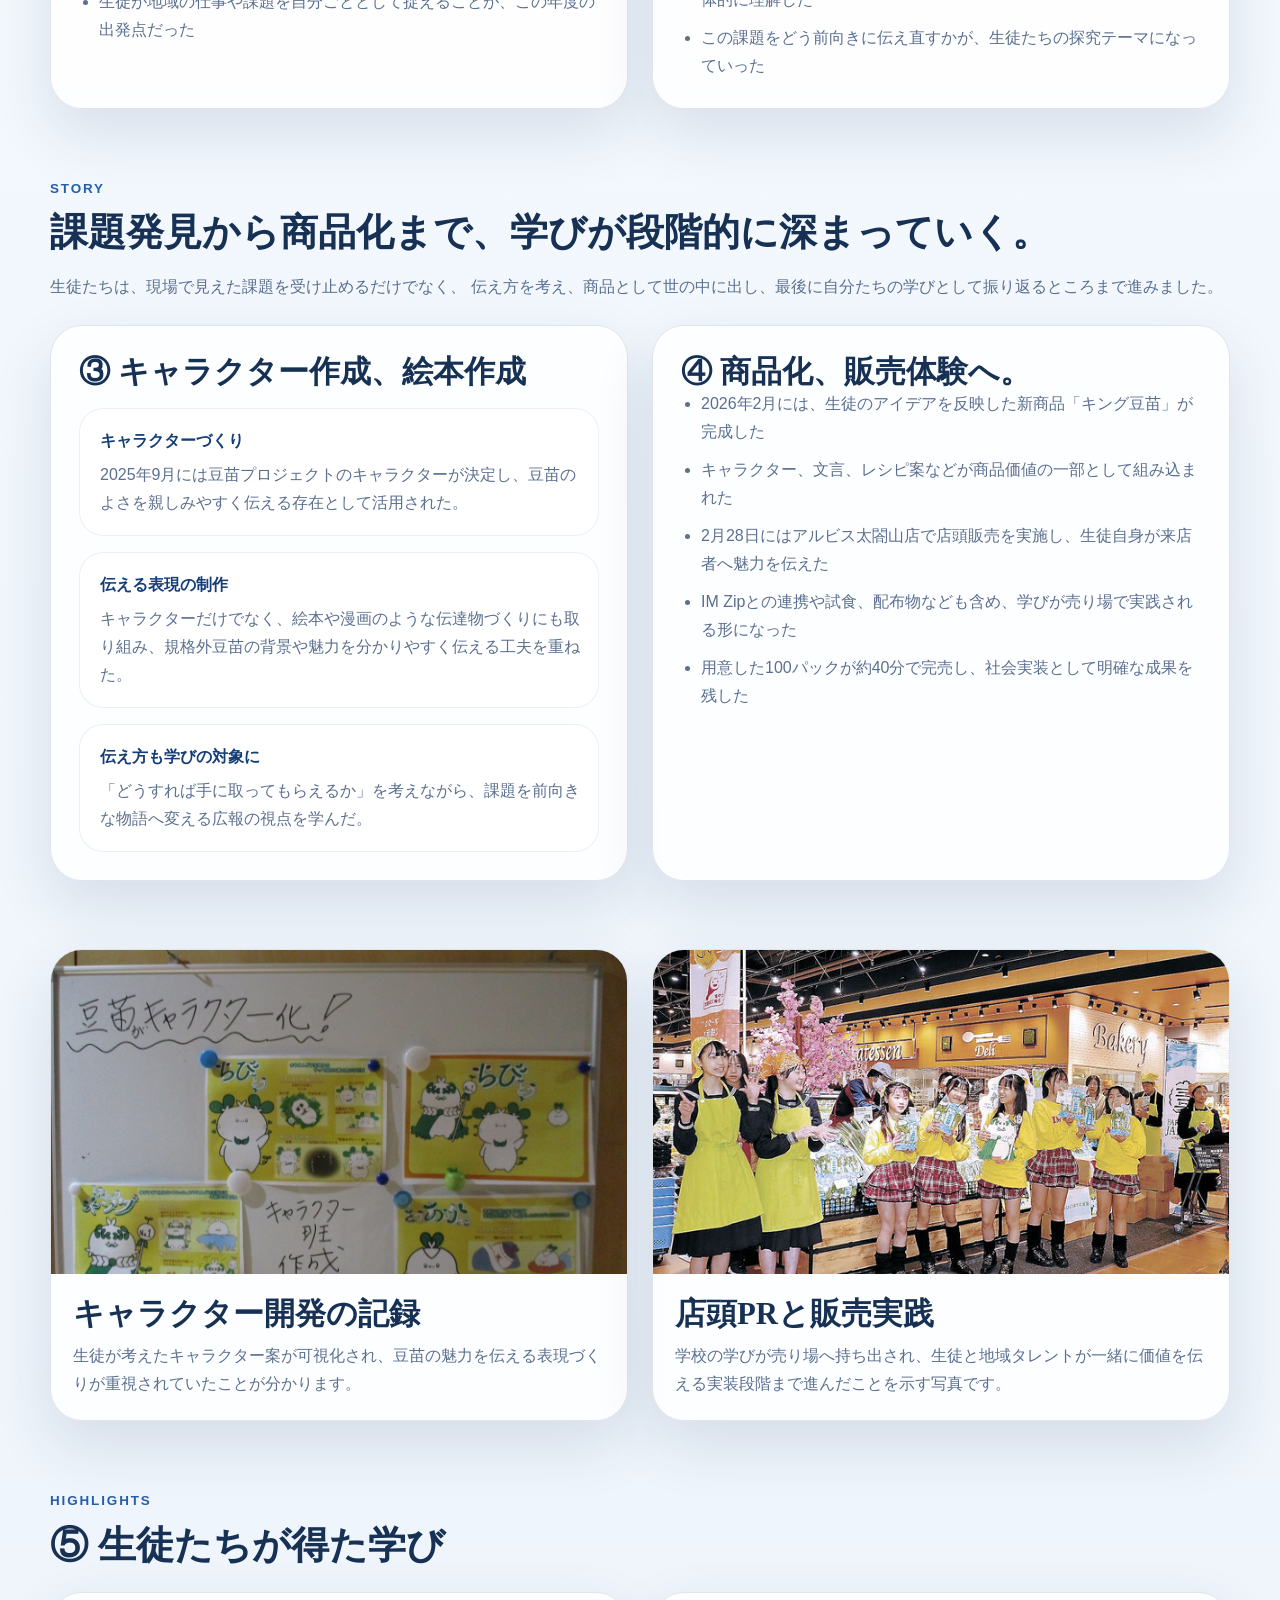
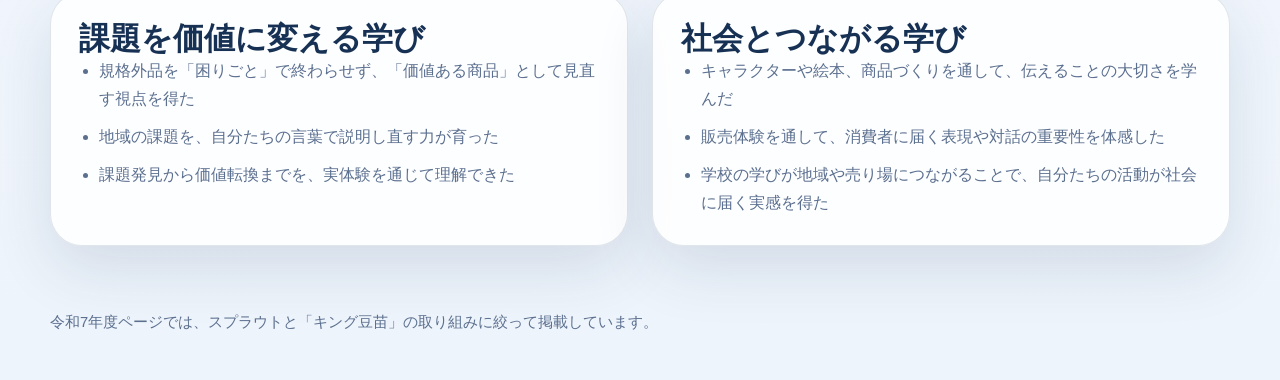
==== commit d4af0ac5: "Remove R7 documents section" ====
--- a/r7.html
+++ b/r7.html
@@ -203,27 +203,6 @@
         </div>
       </section>
 
-      <section class="section">
-        <div class="wrap">
-          <div class="section-head">
-            <div>
-              <p class="kicker">Documents</p>
-              <h2>令和7年度 関連資料</h2>
-            </div>
-          </div>
-
-          <div class="doc-grid">
-            <a class="doc-card" href="assets/docs/king-tomyo-release.pdf" target="_blank" rel="noopener noreferrer">
-              <strong>キング豆苗リリース資料</strong>
-              <span>商品化の背景と販売の概要を見る</span>
-            </a>
-            <a class="doc-card" href="assets/docs/shinnan-expo-manga.pdf" target="_blank" rel="noopener noreferrer">
-              <strong>食の未来共創プロジェクト 漫画リリース資料</strong>
-              <span>漫画を活用した価値訴求の設計を見る</span>
-            </a>
-          </div>
-        </div>
-      </section>
     </main>
 
     <footer class="site-footer">
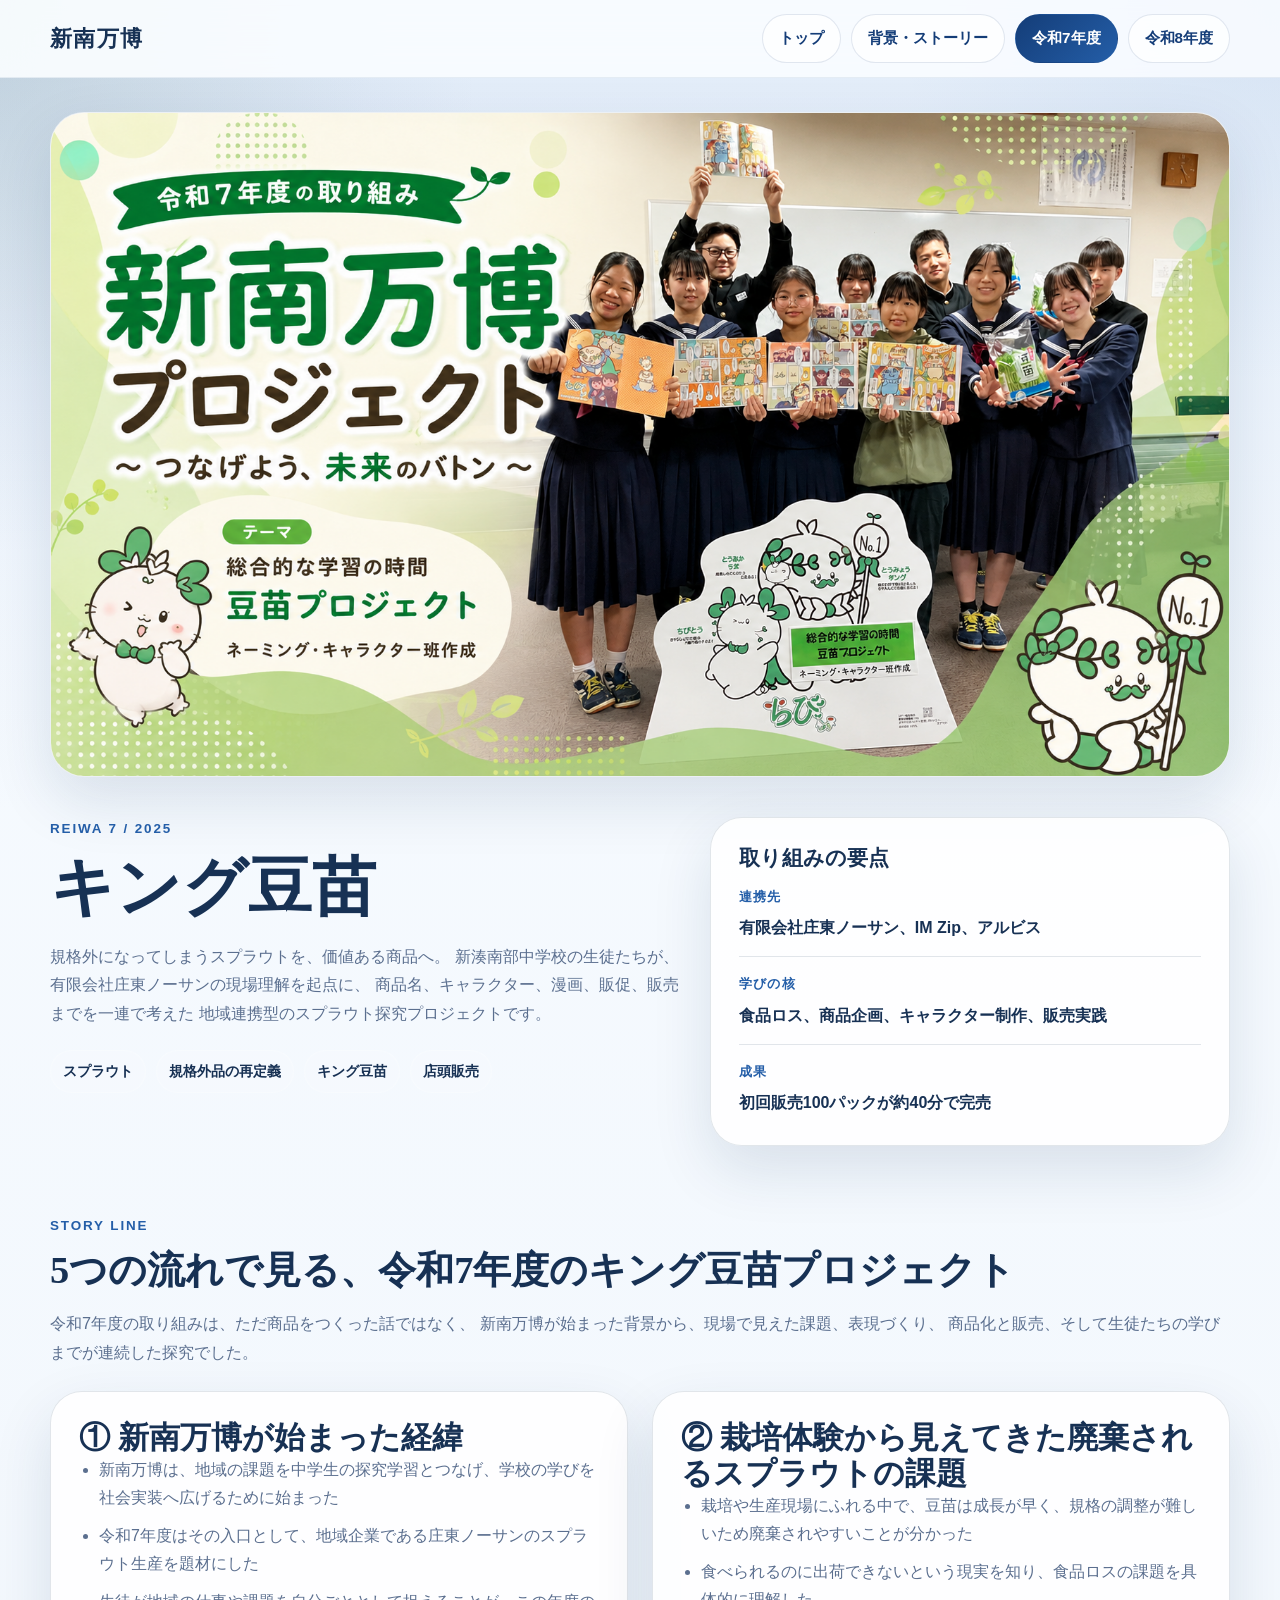
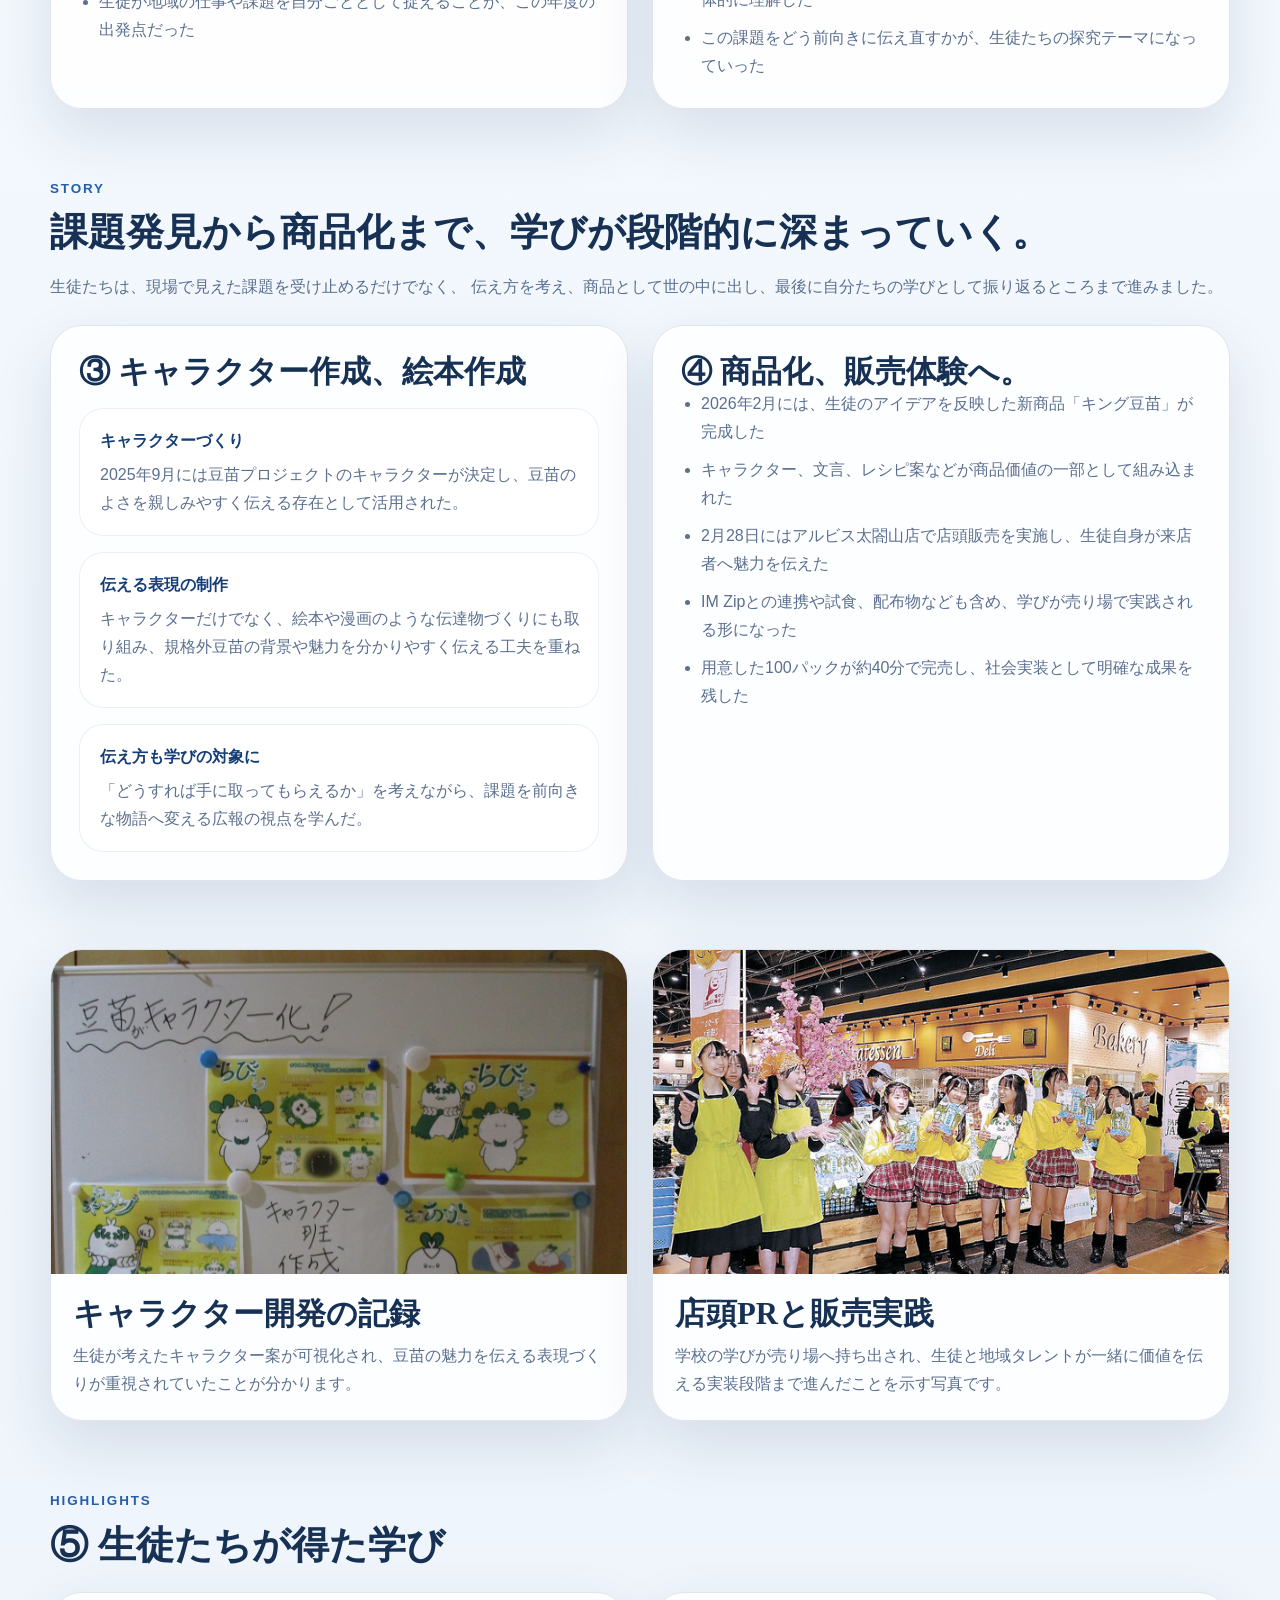
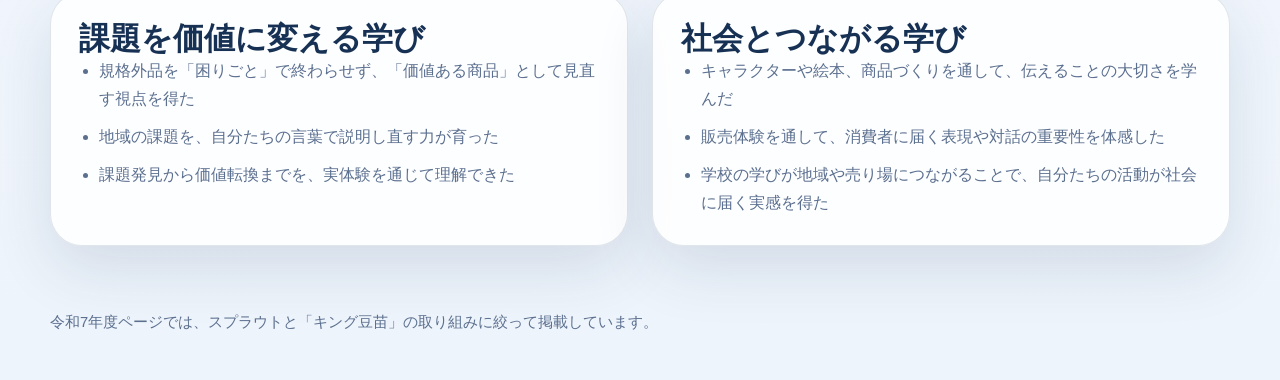
==== commit bab201dd: "Add background story page" ====
--- a/r7.html
+++ b/r7.html
@@ -13,6 +13,7 @@
         <a class="brand" href="index.html">新南万博</a>
         <nav class="year-tabs" aria-label="年度別ページ">
           <a class="tab" href="index.html">トップ</a>
+          <a class="tab" href="story.html">背景・ストーリー</a>
           <a class="tab is-active" href="r7.html">令和7年度</a>
           <a class="tab" href="r8.html">令和8年度</a>
         </nav>
--- a/assets/site.css
+++ b/assets/site.css
@@ -153,6 +153,16 @@
   align-items: start;
 }
 
+.home-intro {
+  display: block;
+}
+
+.section-copy-center {
+  max-width: 760px;
+  margin: 0 auto;
+  text-align: center;
+}
+
 .page-hero-grid {
   grid-template-columns: 1.1fr 0.9fr;
   align-items: start;
@@ -162,6 +172,10 @@
 .content-grid,
 .media-grid {
   grid-template-columns: repeat(2, minmax(0, 1fr));
+}
+
+.portal-grid-3 {
+  grid-template-columns: repeat(3, minmax(0, 1fr));
 }
 
 .kicker {
@@ -261,6 +275,13 @@
   color: #ffffff;
 }
 
+.portal-story {
+  background:
+    linear-gradient(160deg, rgba(18, 66, 110, 0.95), rgba(58, 119, 160, 0.9)),
+    var(--surface-strong);
+  color: #ffffff;
+}
+
 .card-year {
   margin: 0 0 10px;
   font-size: 0.86rem;
@@ -486,6 +507,12 @@
   background:
     radial-gradient(circle at top left, rgba(116, 168, 59, 0.15), transparent 28rem),
     linear-gradient(180deg, rgba(214, 239, 197, 0.4), transparent);
+}
+
+.theme-story .page-hero {
+  background:
+    radial-gradient(circle at top left, rgba(36, 94, 168, 0.16), transparent 28rem),
+    linear-gradient(180deg, rgba(207, 228, 251, 0.45), transparent);
 }
 
 @media (max-width: 980px) {
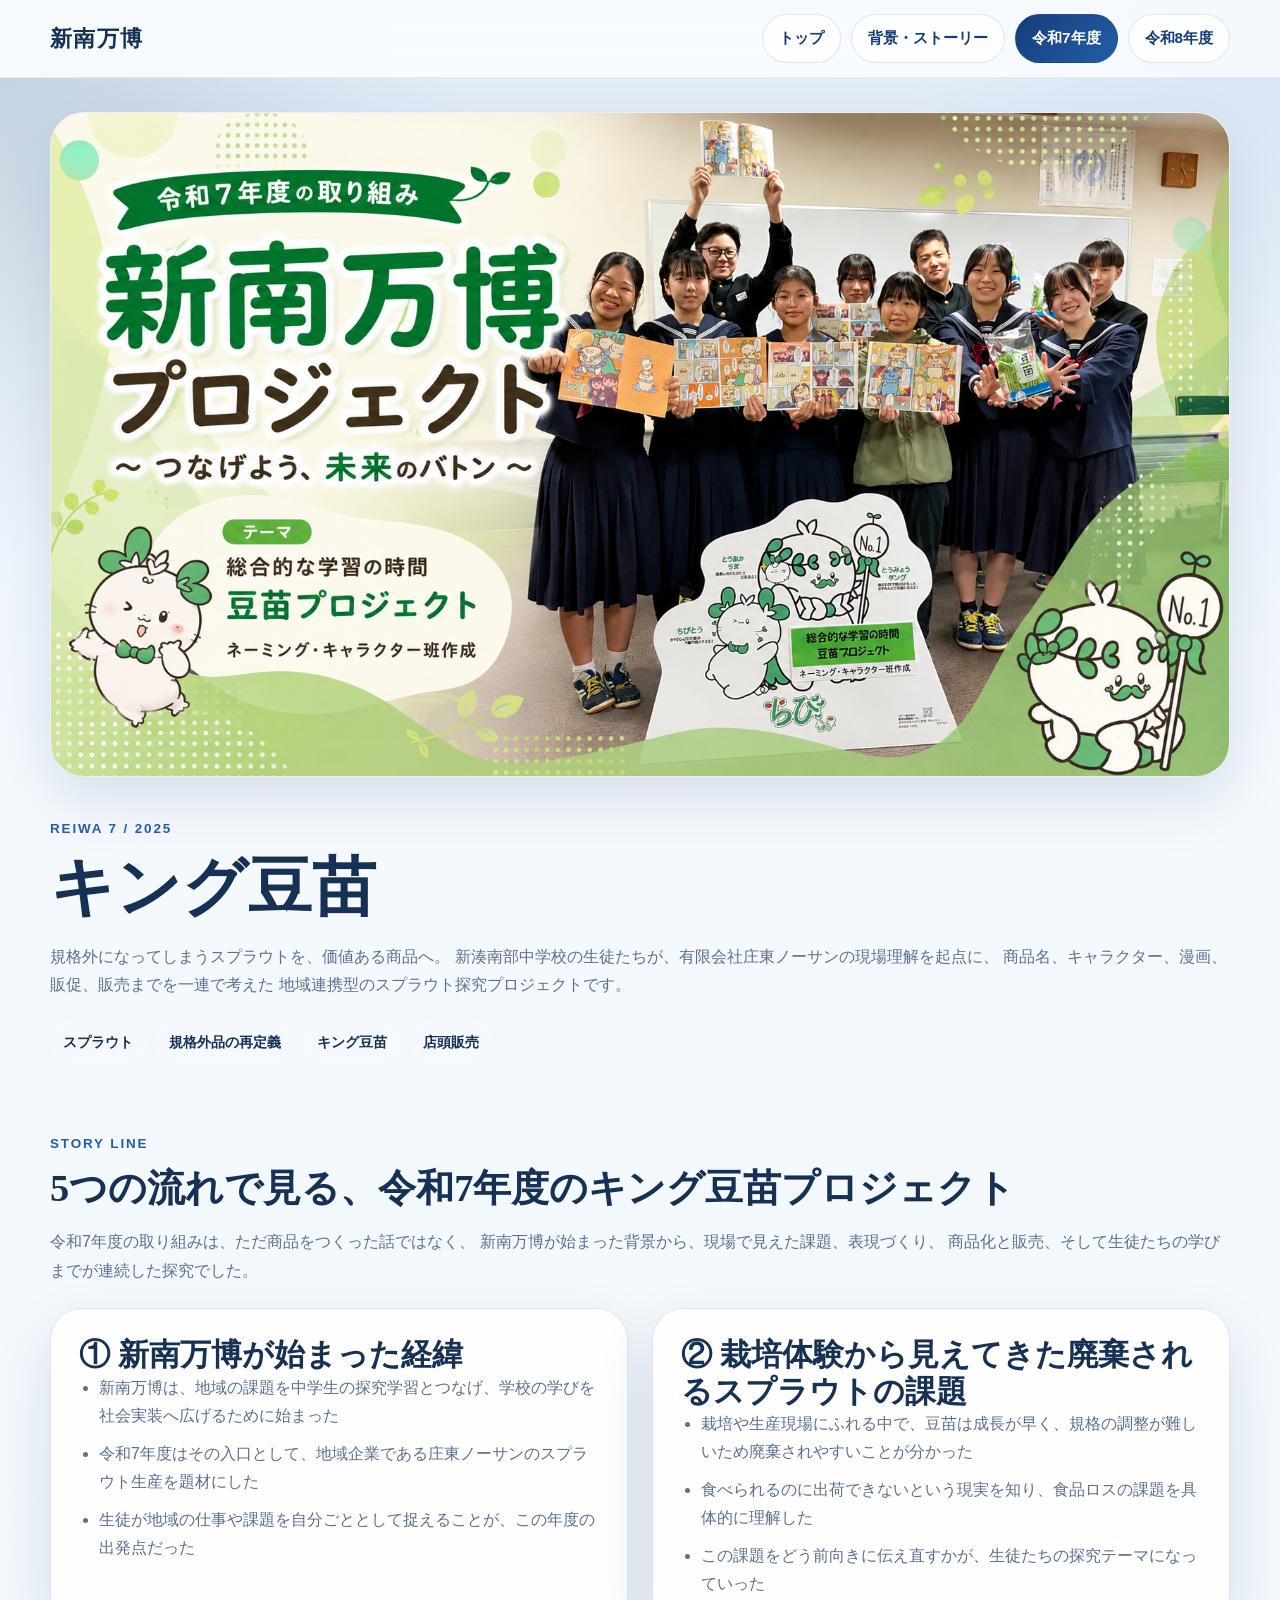
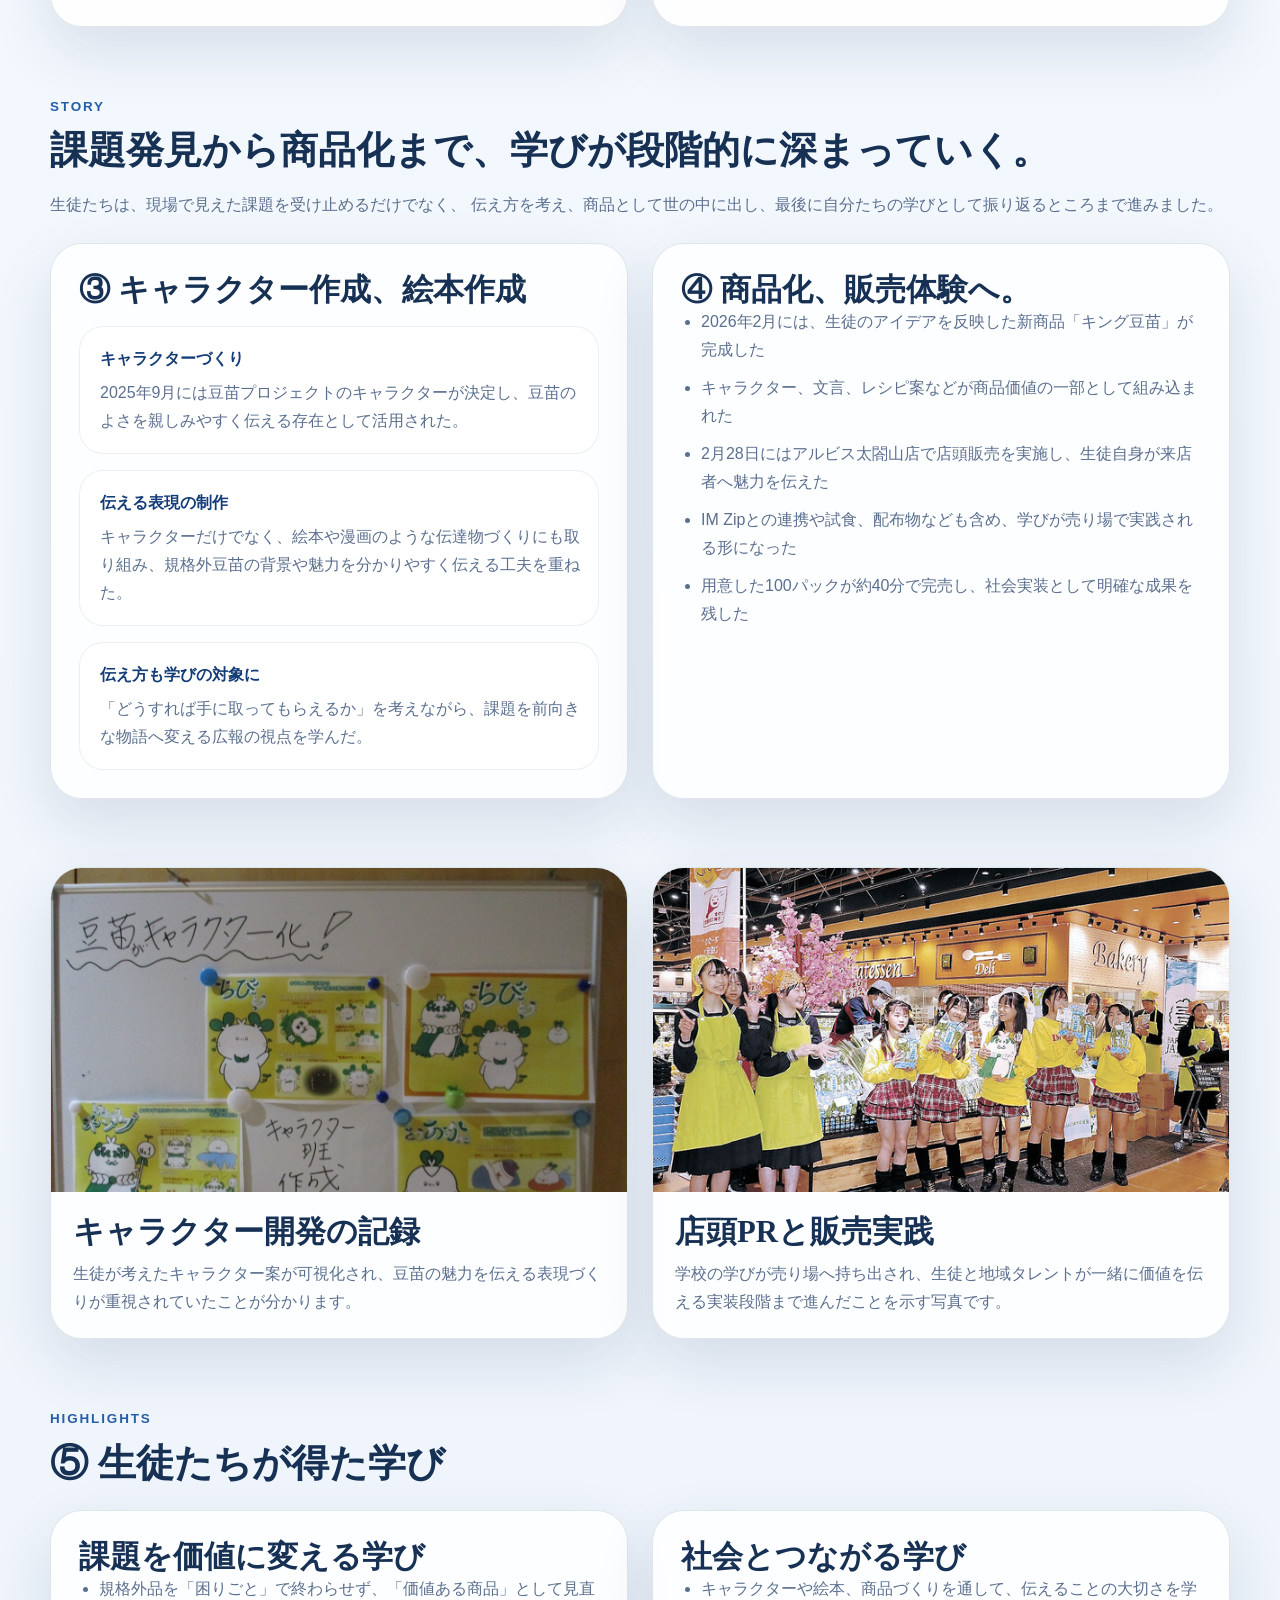
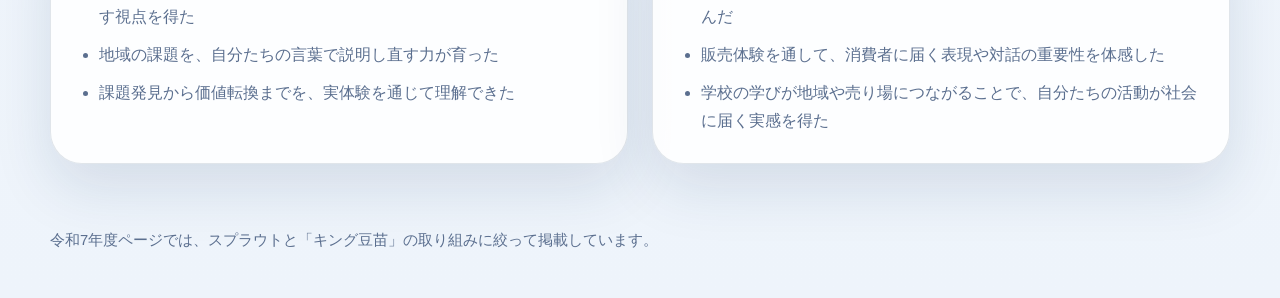
==== commit 6c26b398: "Remove R7 summary box" ====
--- a/r7.html
+++ b/r7.html
@@ -30,7 +30,7 @@
       </section>
 
       <section class="section section-tight">
-        <div class="wrap page-hero-grid">
+        <div class="wrap">
           <div class="page-hero-copy">
             <p class="kicker">Reiwa 7 / 2025</p>
             <h1>キング豆苗</h1>
@@ -47,23 +47,6 @@
               <li>店頭販売</li>
             </ul>
           </div>
-          <aside class="impact-card">
-            <h2>取り組みの要点</h2>
-            <dl class="impact-list">
-              <div>
-                <dt>連携先</dt>
-                <dd>有限会社庄東ノーサン、IM Zip、アルビス</dd>
-              </div>
-              <div>
-                <dt>学びの核</dt>
-                <dd>食品ロス、商品企画、キャラクター制作、販売実践</dd>
-              </div>
-              <div>
-                <dt>成果</dt>
-                <dd>初回販売100パックが約40分で完売</dd>
-              </div>
-            </dl>
-          </aside>
         </div>
       </section>
 
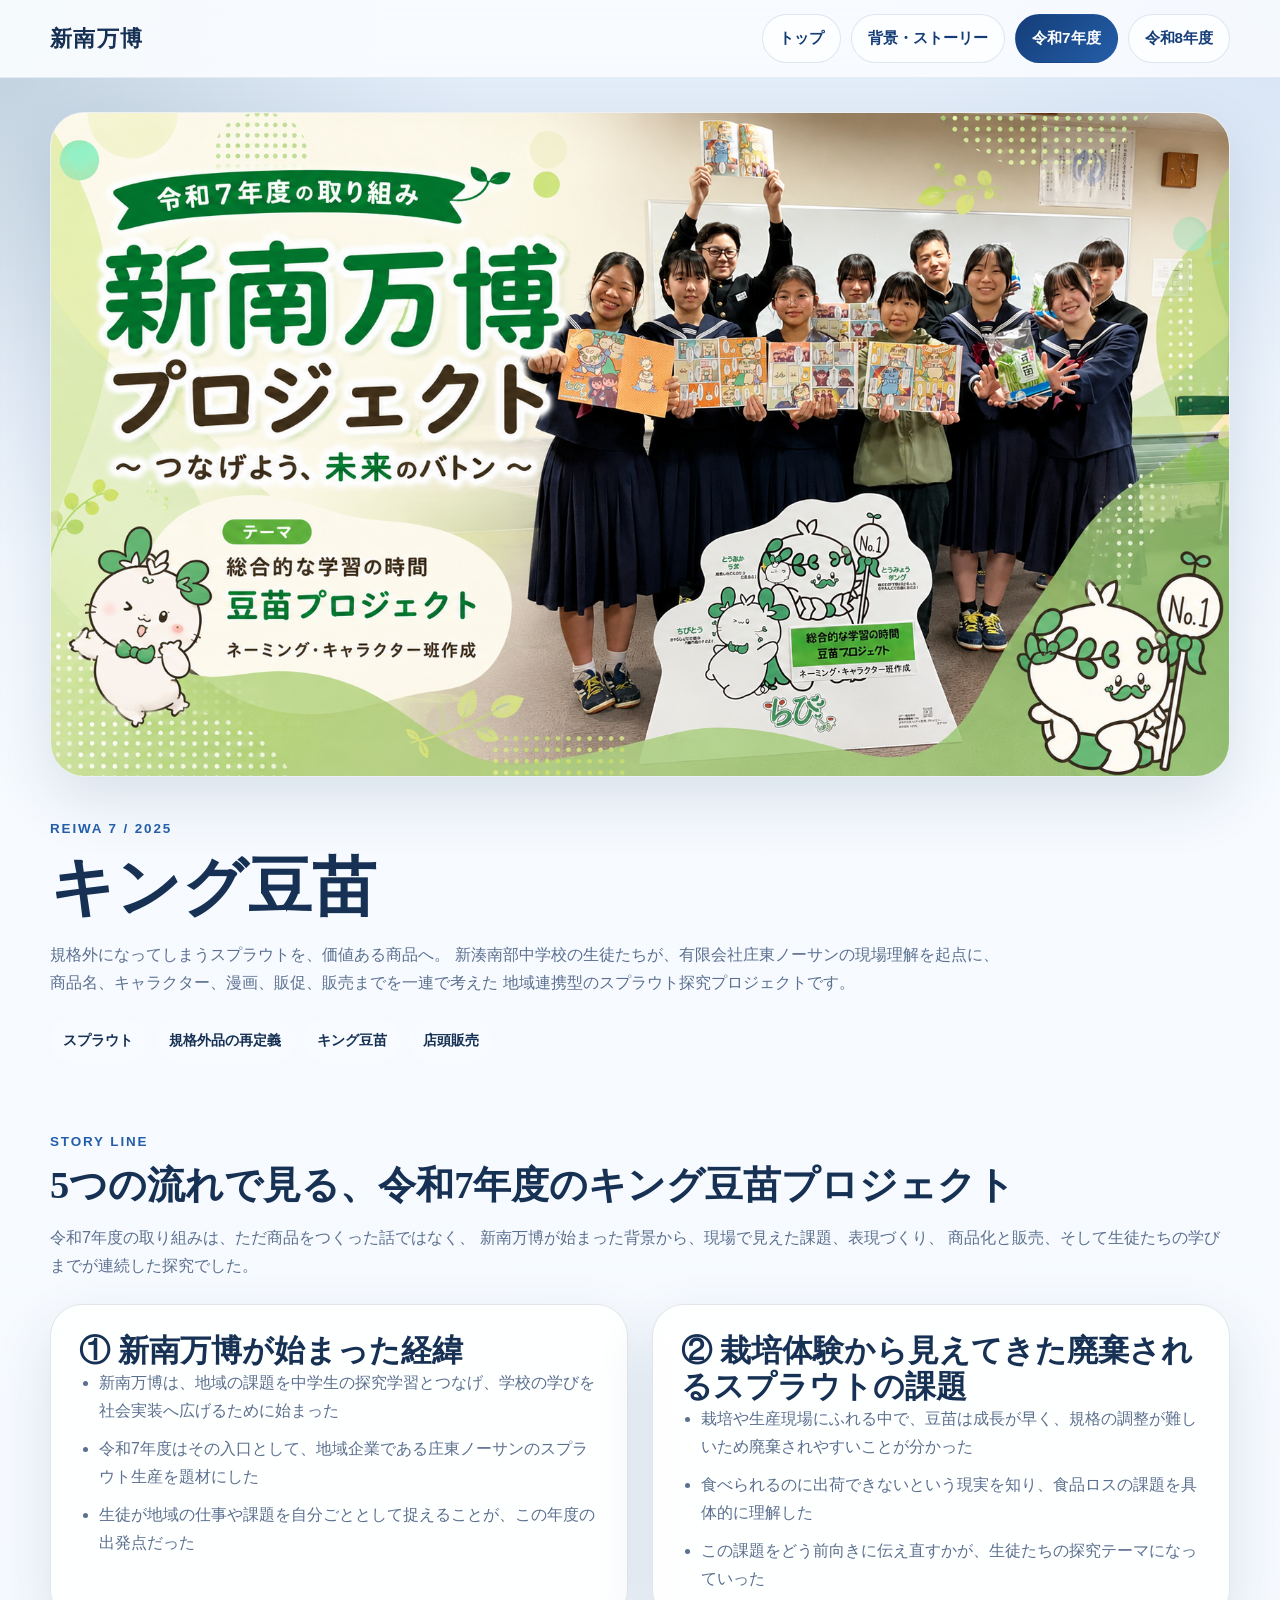
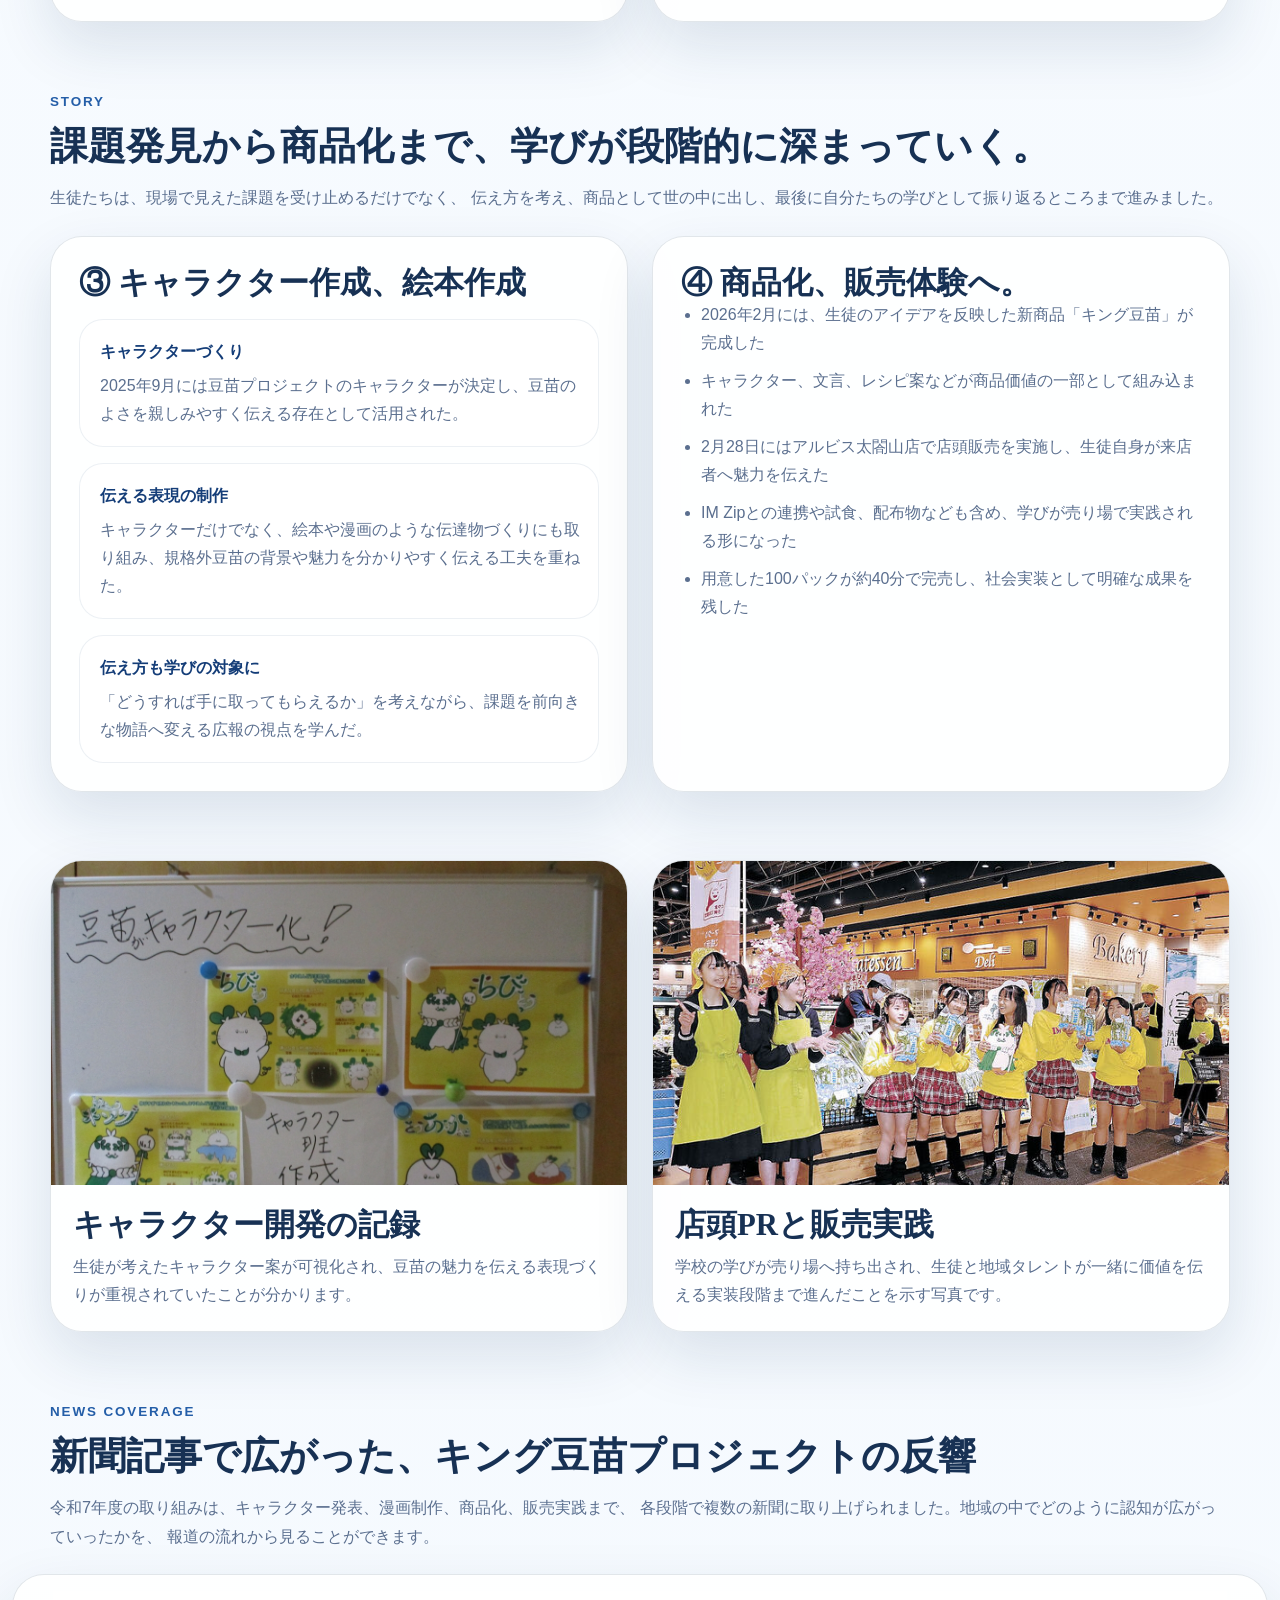
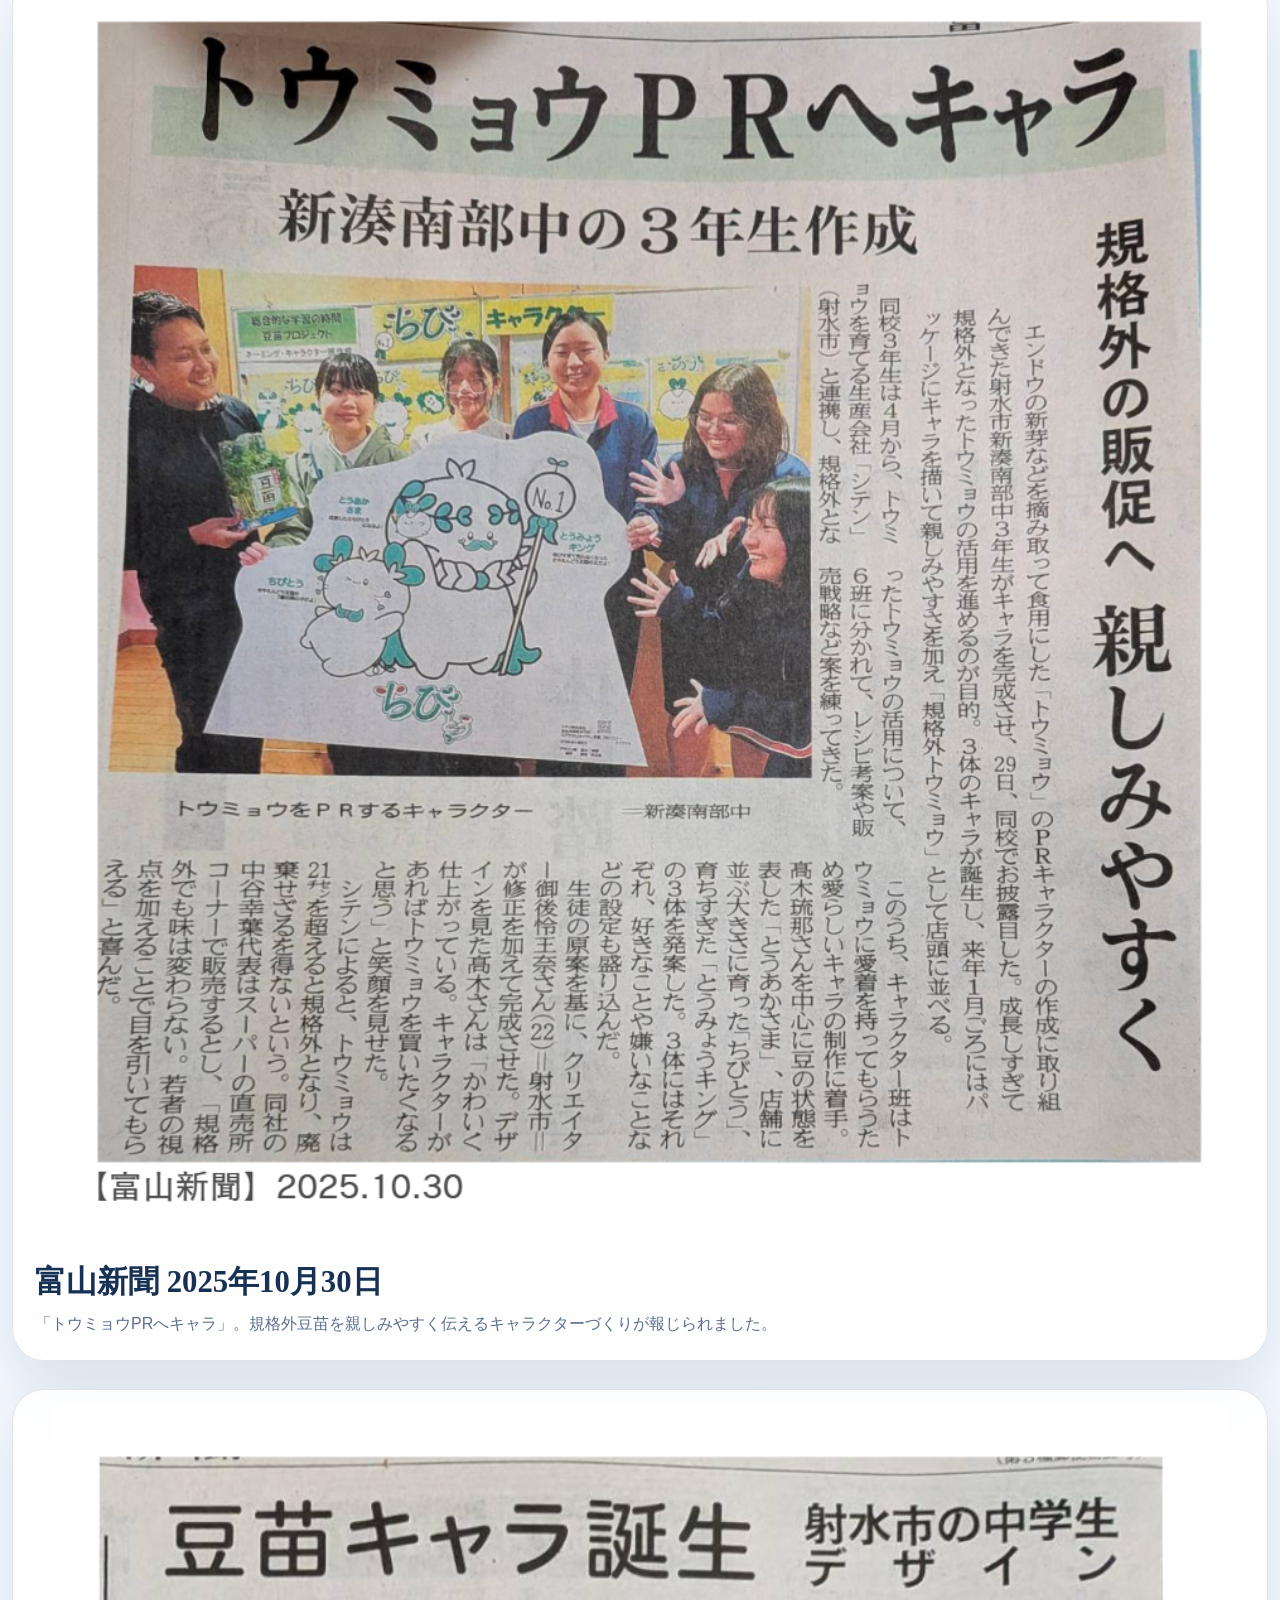
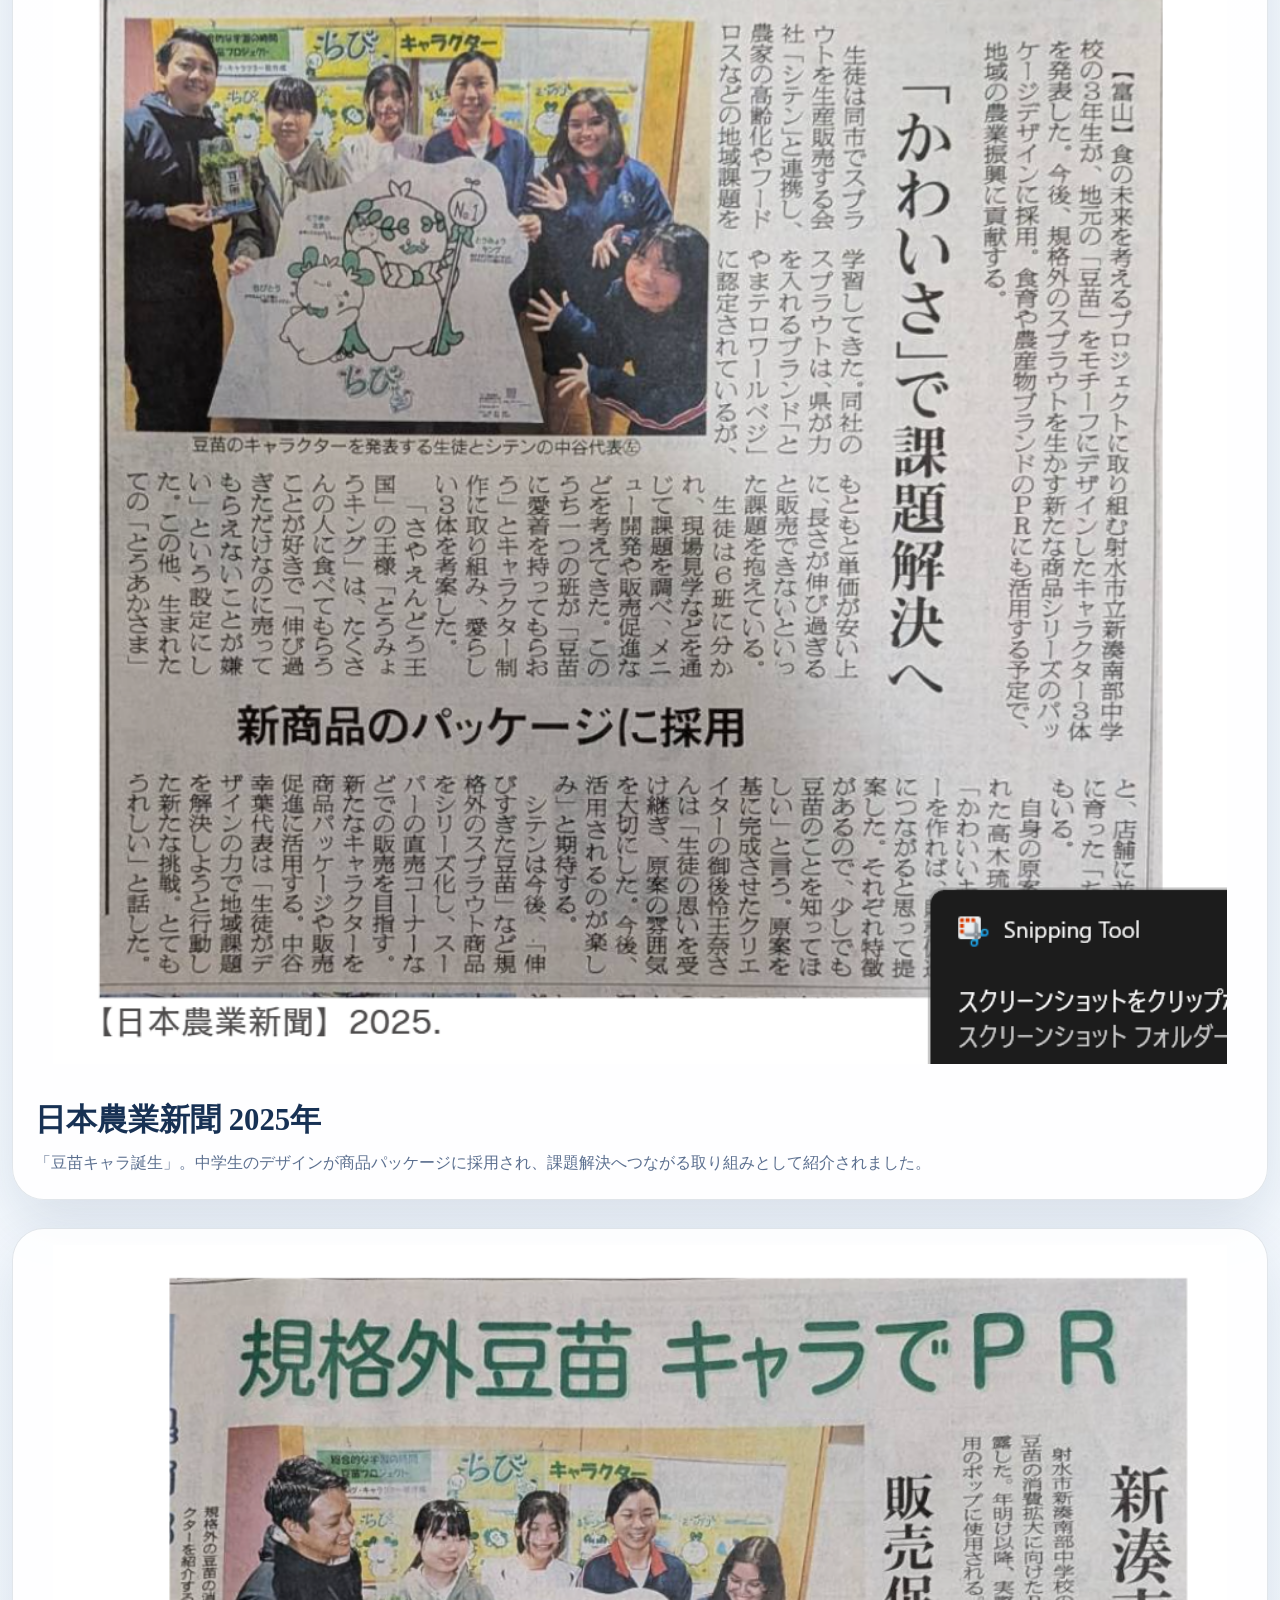
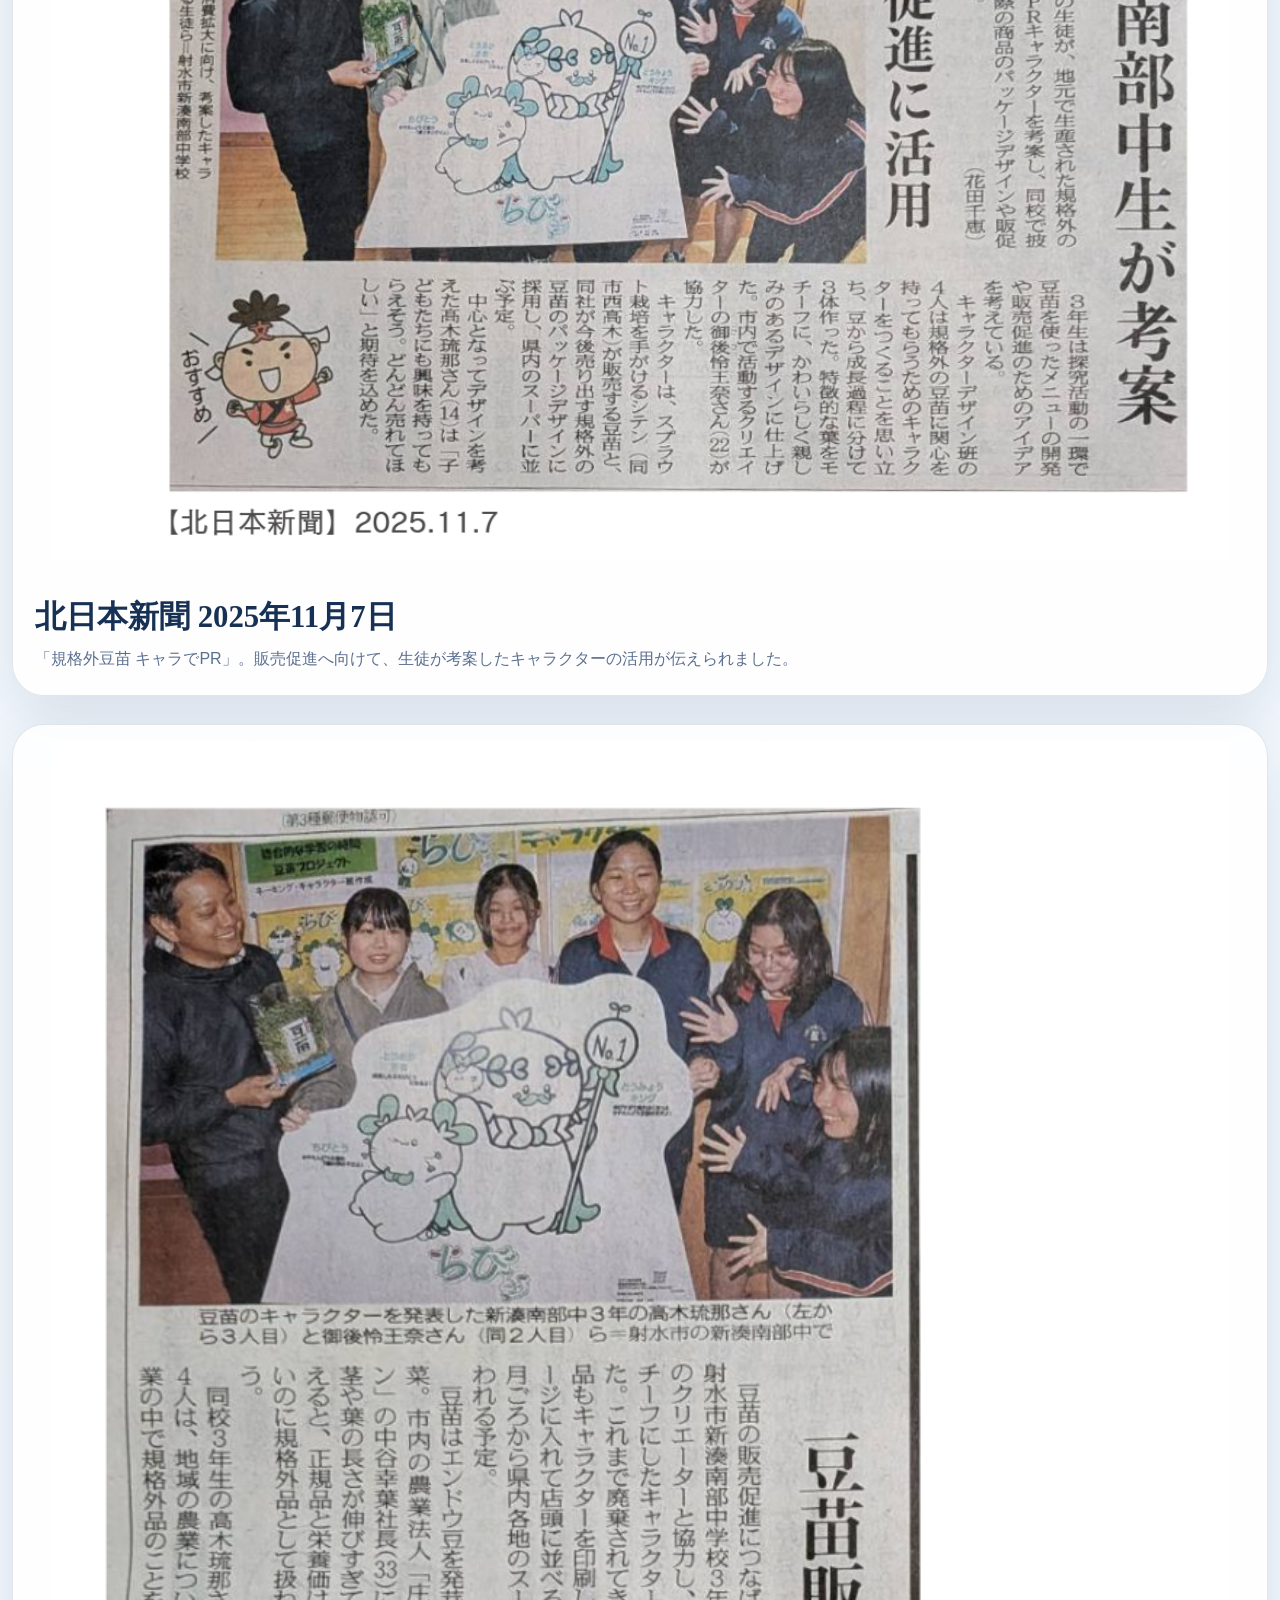
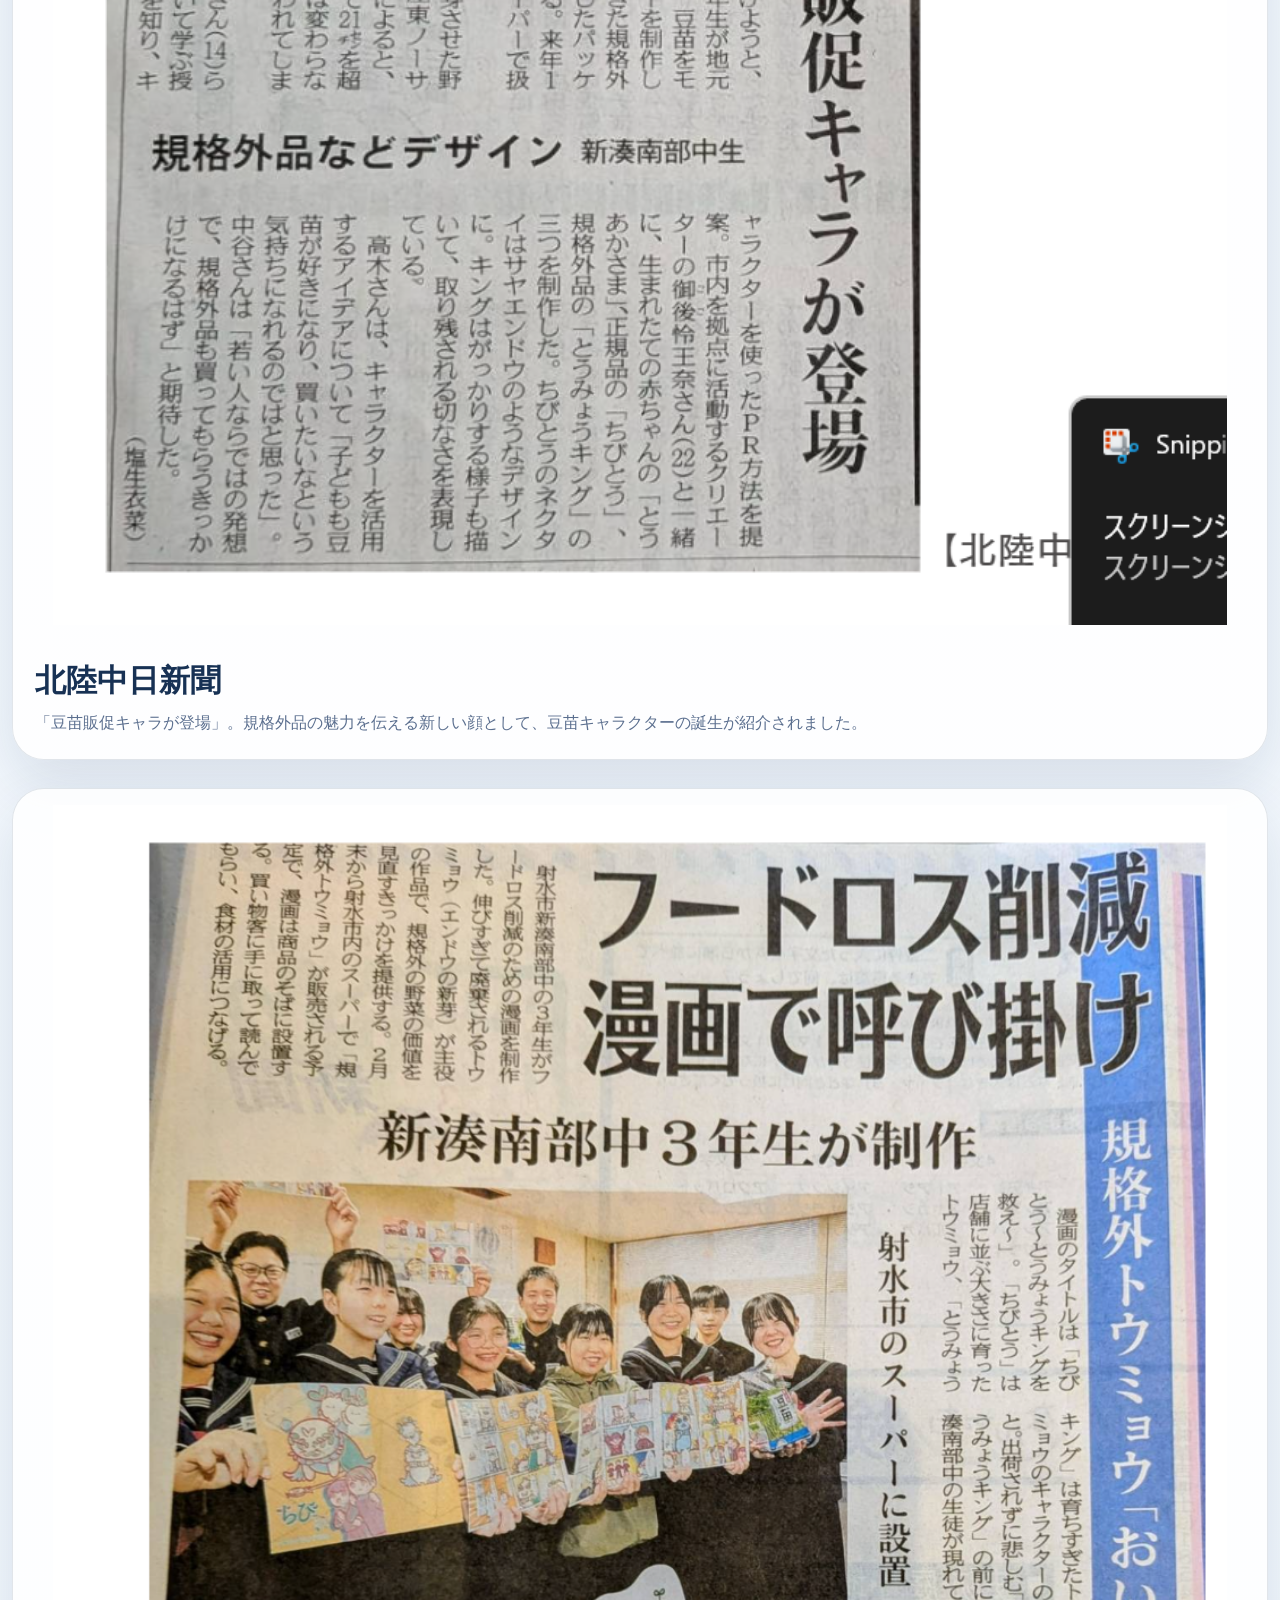
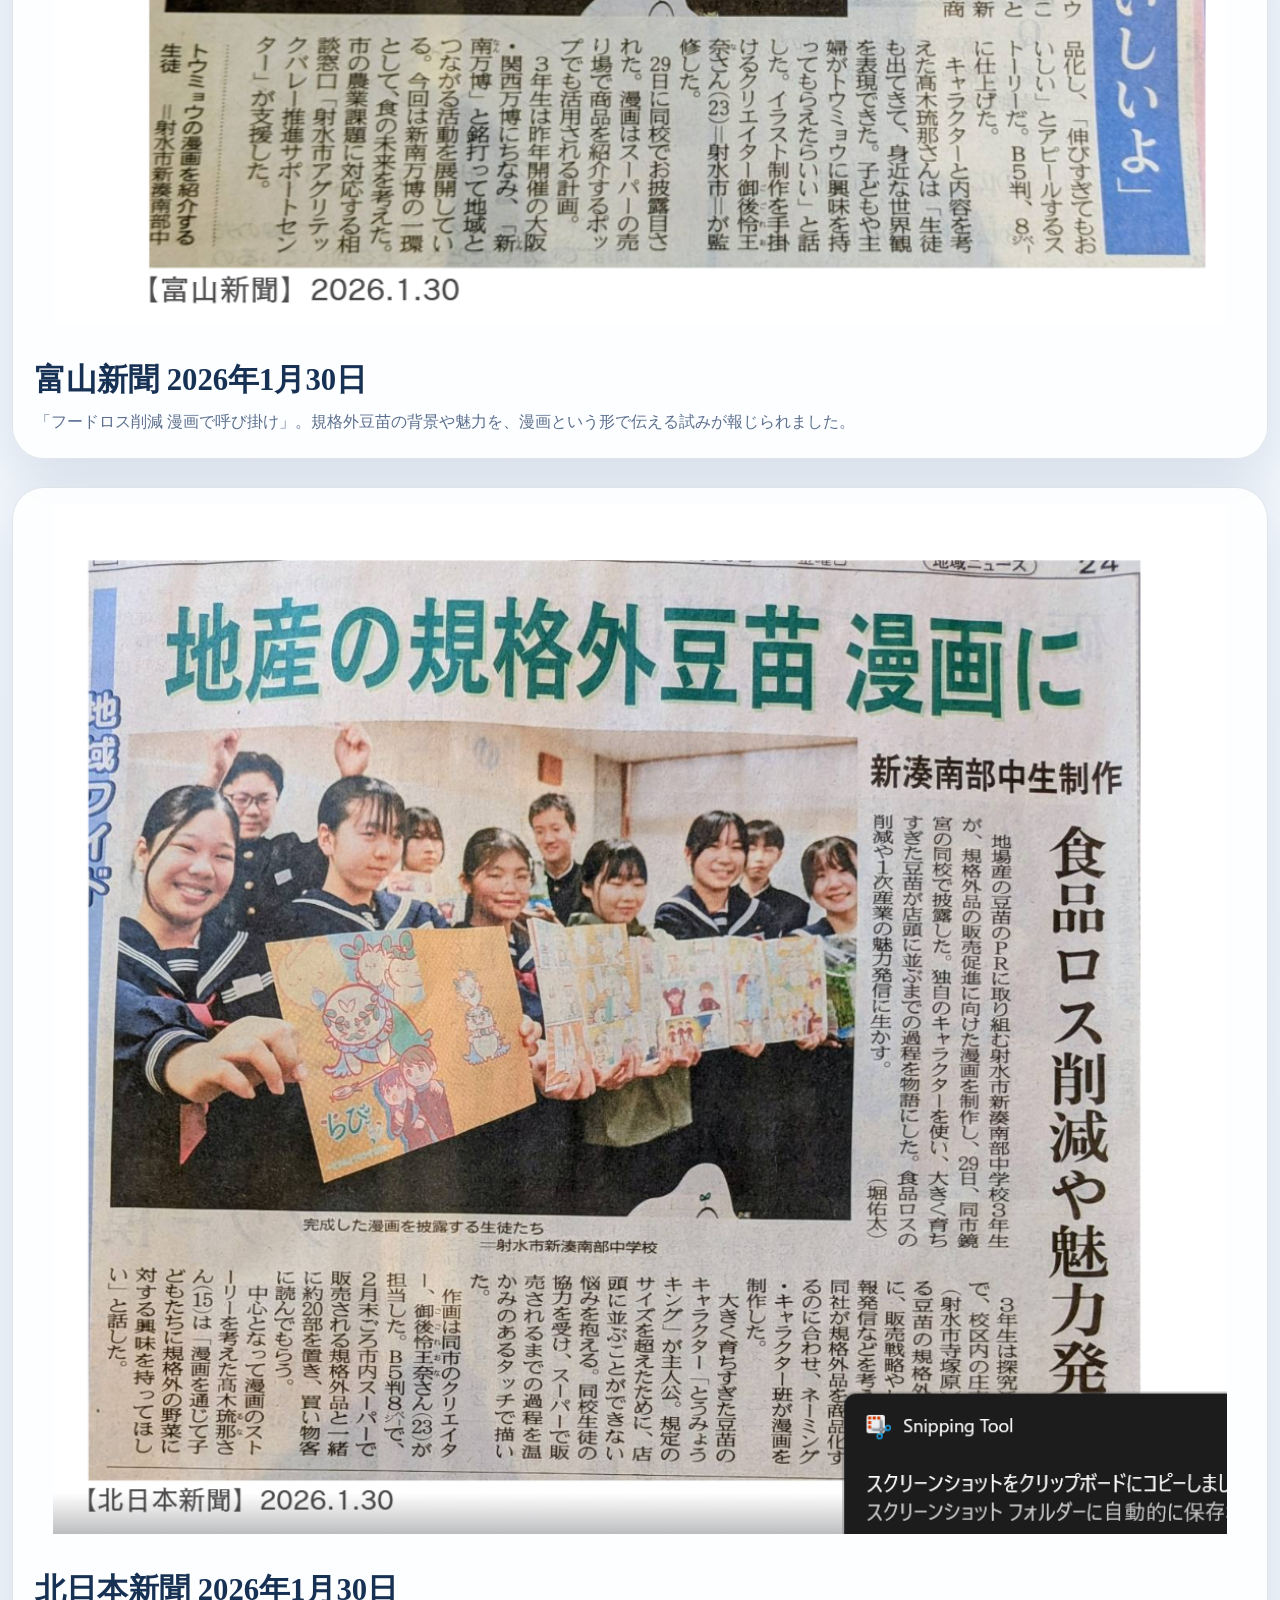
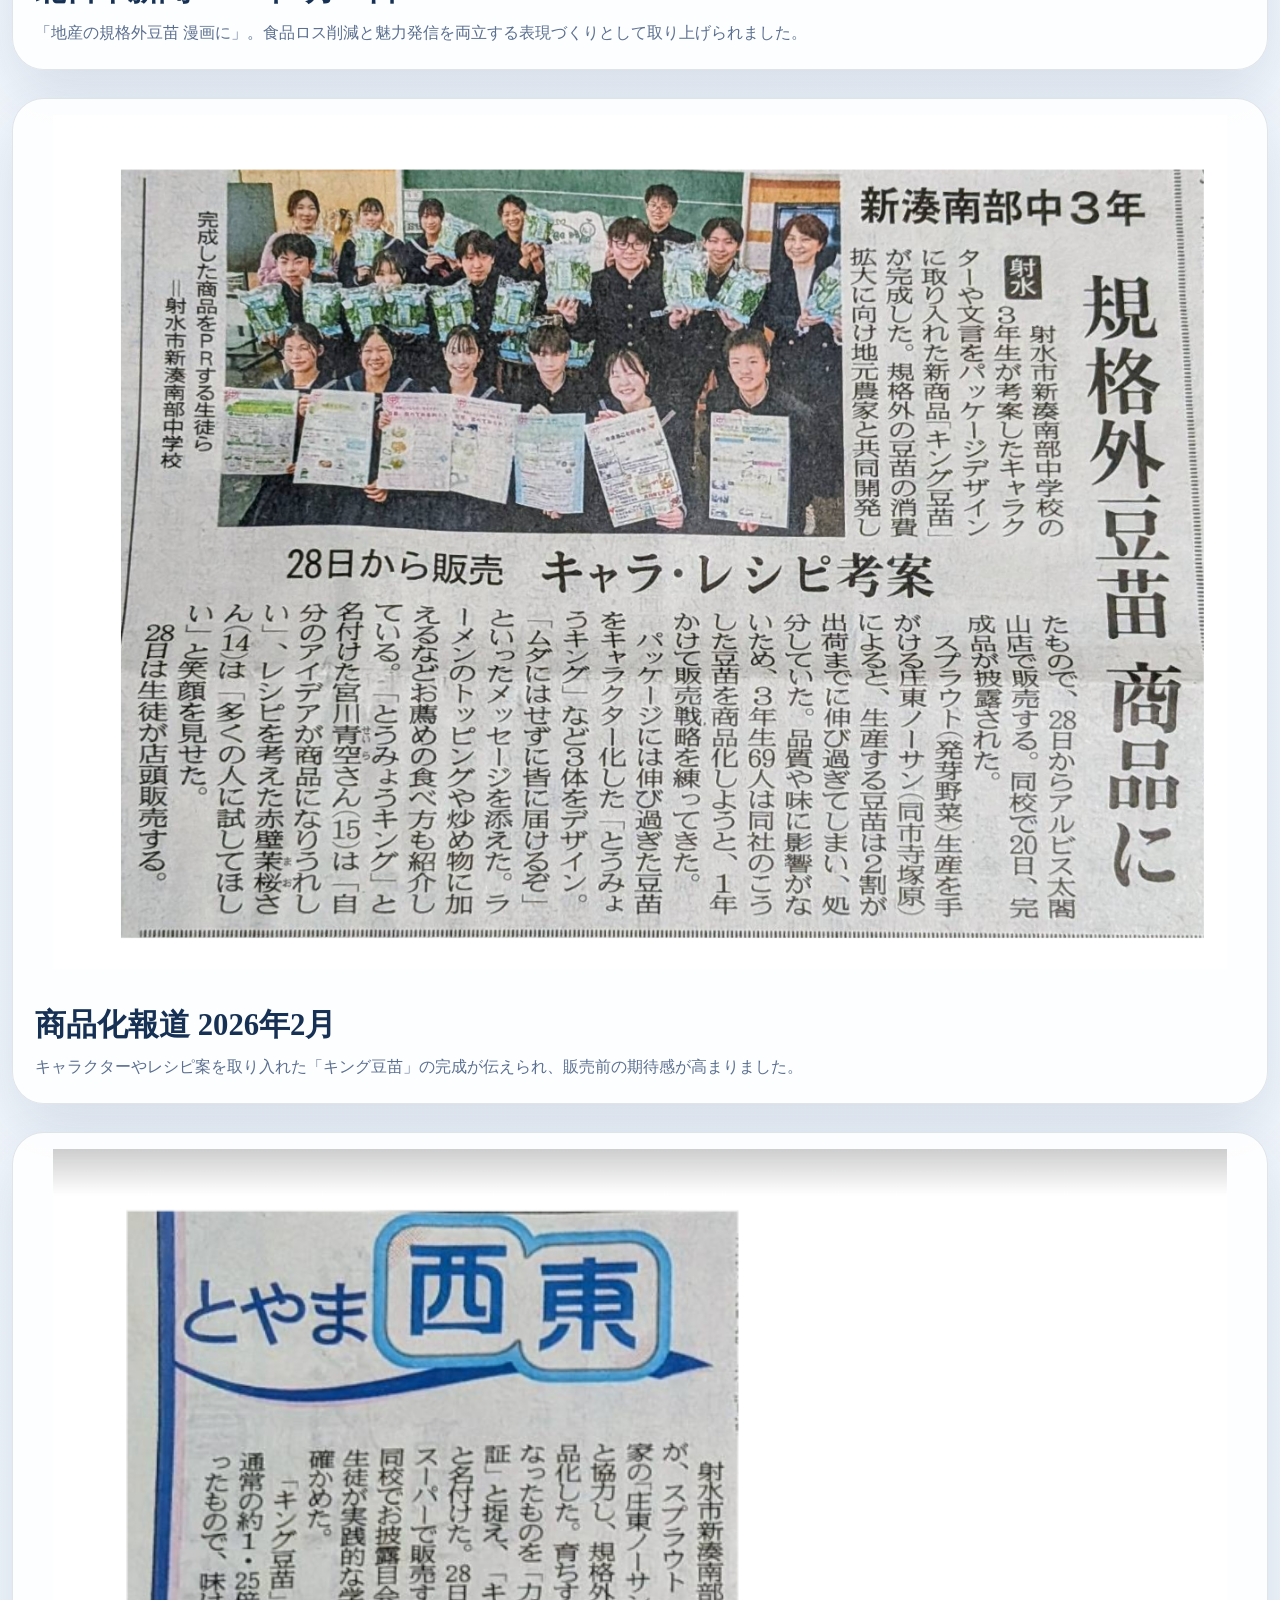
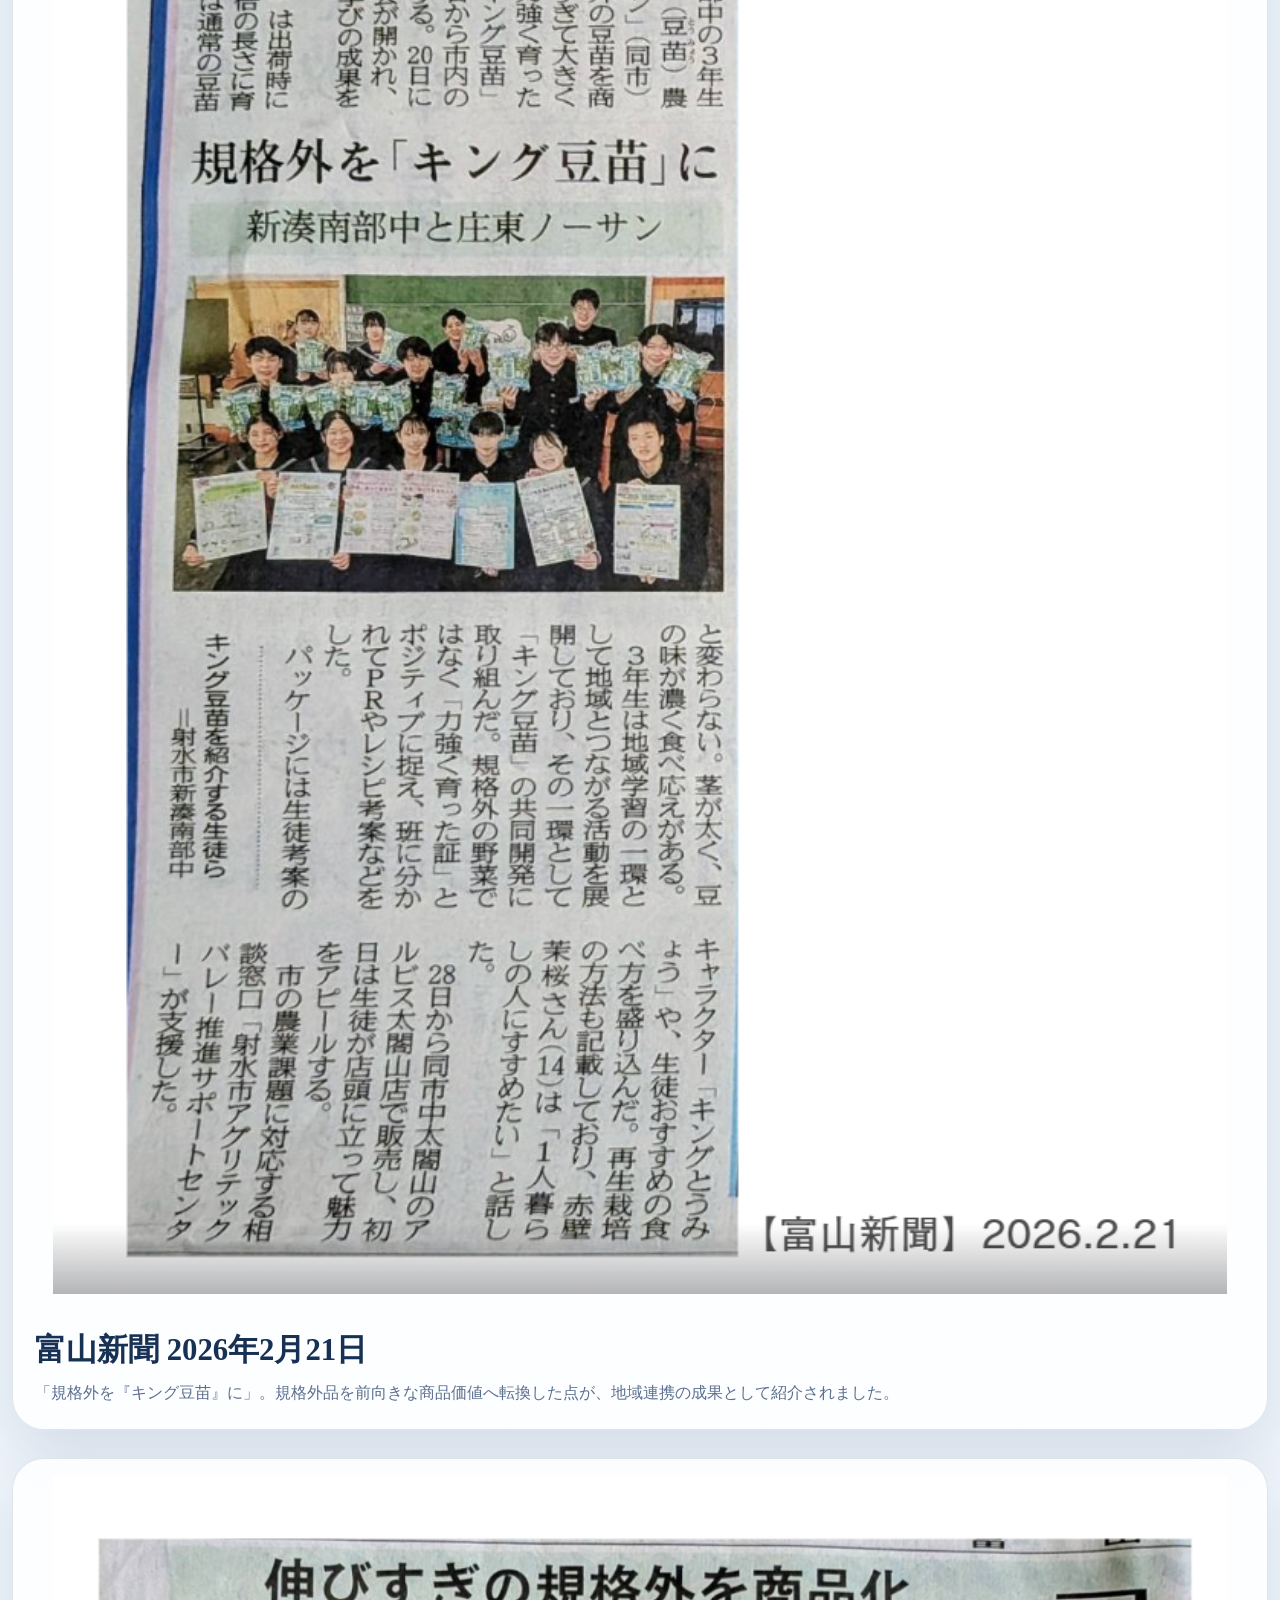
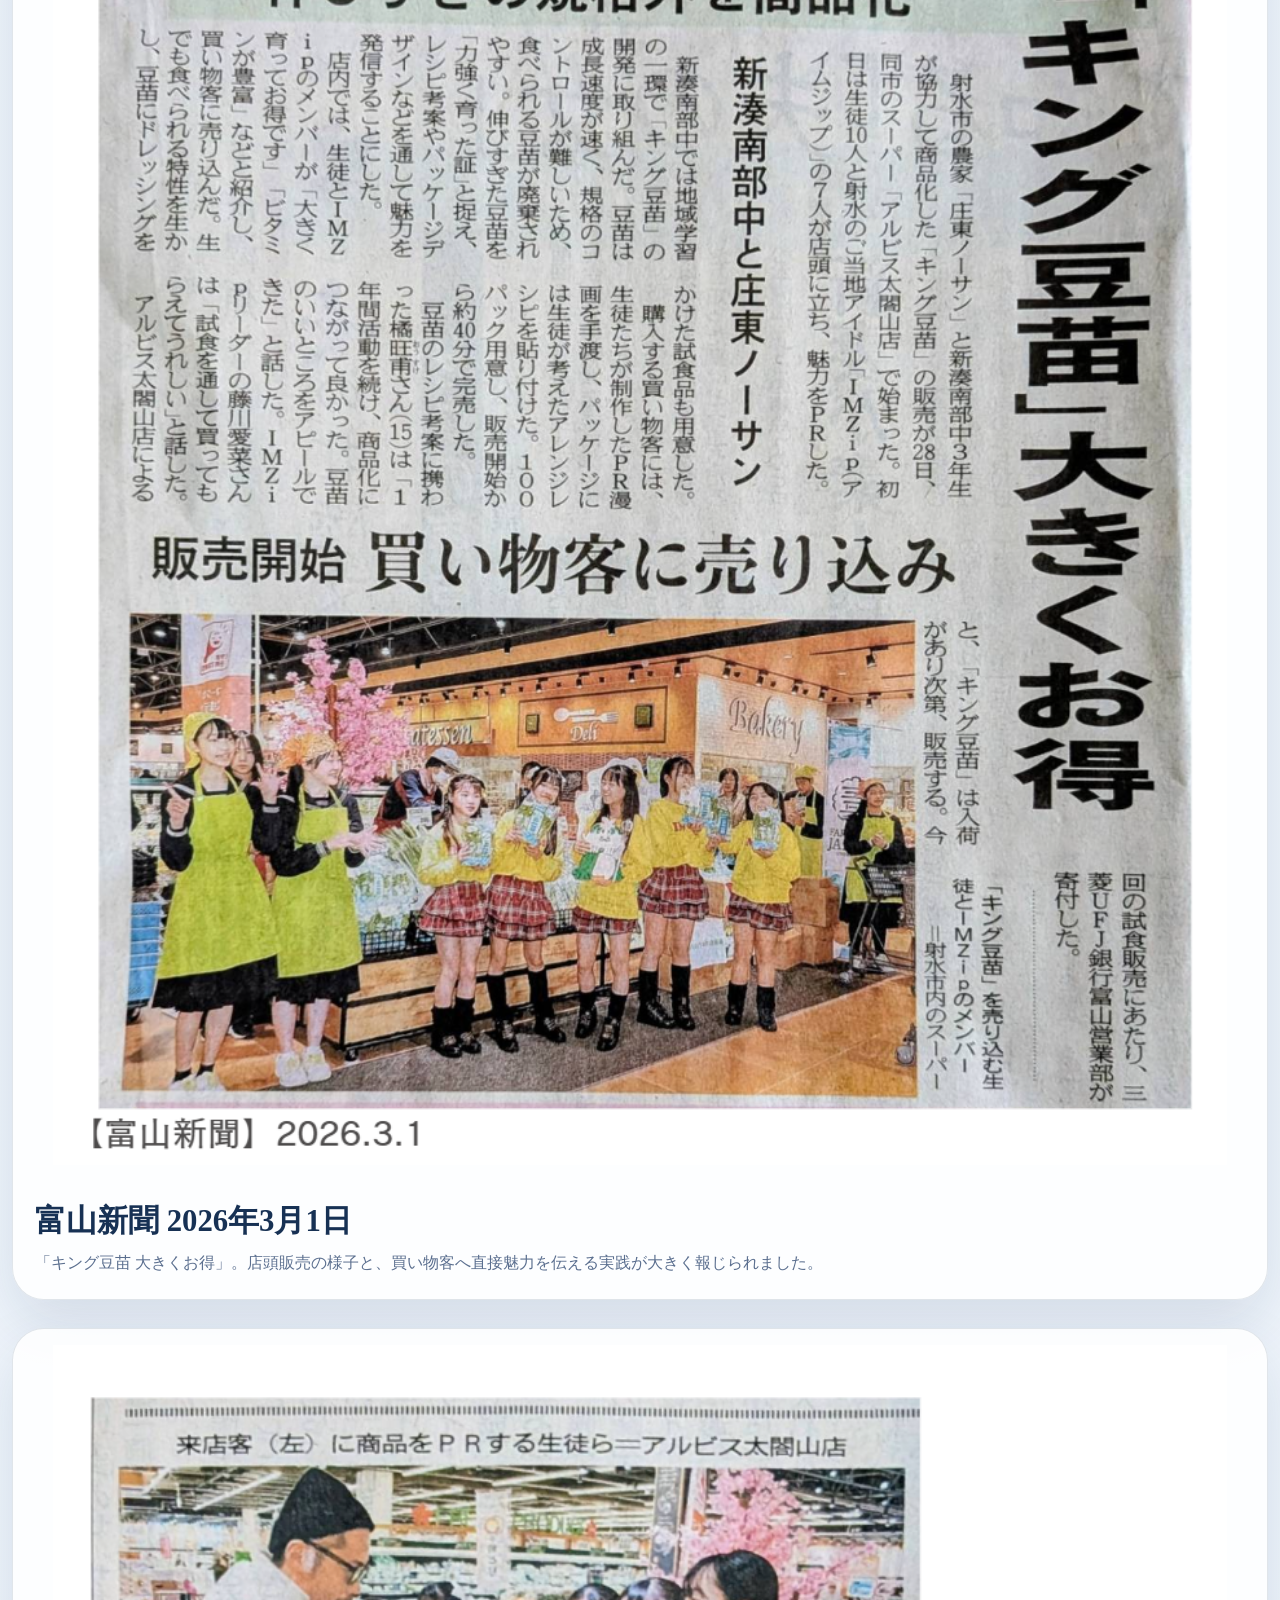
==== commit a2e84d0c: "Add R7 newspaper coverage gallery" ====
--- a/r7.html
+++ b/r7.html
@@ -160,6 +160,124 @@
         <div class="wrap">
           <div class="section-head">
             <div>
+              <p class="kicker">News Coverage</p>
+              <h2>新聞記事で広がった、キング豆苗プロジェクトの反響</h2>
+              <p class="section-text">
+                令和7年度の取り組みは、キャラクター発表、漫画制作、商品化、販売実践まで、
+                各段階で複数の新聞に取り上げられました。地域の中でどのように認知が広がっていったかを、
+                報道の流れから見ることができます。
+              </p>
+            </div>
+          </div>
+        </div>
+
+        <div class="full-visual-stack">
+          <article class="full-visual-card full-visual-card-article">
+            <figure>
+              <img src="assets/images/r7-news-01.png" alt="富山新聞 2025年10月30日 トウミョウPRへキャラ">
+            </figure>
+            <div class="media-copy">
+              <h3>富山新聞 2025年10月30日</h3>
+              <p>「トウミョウPRへキャラ」。規格外豆苗を親しみやすく伝えるキャラクターづくりが報じられました。</p>
+            </div>
+          </article>
+
+          <article class="full-visual-card full-visual-card-article">
+            <figure>
+              <img src="assets/images/r7-news-02.png" alt="日本農業新聞 2025年 豆苗キャラ誕生">
+            </figure>
+            <div class="media-copy">
+              <h3>日本農業新聞 2025年</h3>
+              <p>「豆苗キャラ誕生」。中学生のデザインが商品パッケージに採用され、課題解決へつながる取り組みとして紹介されました。</p>
+            </div>
+          </article>
+
+          <article class="full-visual-card full-visual-card-article">
+            <figure>
+              <img src="assets/images/r7-news-03.png" alt="北日本新聞 2025年11月7日 規格外豆苗 キャラでPR">
+            </figure>
+            <div class="media-copy">
+              <h3>北日本新聞 2025年11月7日</h3>
+              <p>「規格外豆苗 キャラでPR」。販売促進へ向けて、生徒が考案したキャラクターの活用が伝えられました。</p>
+            </div>
+          </article>
+
+          <article class="full-visual-card full-visual-card-article">
+            <figure>
+              <img src="assets/images/r7-news-04.png" alt="北陸中日新聞 豆苗販促キャラが登場">
+            </figure>
+            <div class="media-copy">
+              <h3>北陸中日新聞</h3>
+              <p>「豆苗販促キャラが登場」。規格外品の魅力を伝える新しい顔として、豆苗キャラクターの誕生が紹介されました。</p>
+            </div>
+          </article>
+
+          <article class="full-visual-card full-visual-card-article">
+            <figure>
+              <img src="assets/images/r7-news-05.png" alt="富山新聞 2026年1月30日 フードロス削減 漫画で呼び掛け">
+            </figure>
+            <div class="media-copy">
+              <h3>富山新聞 2026年1月30日</h3>
+              <p>「フードロス削減 漫画で呼び掛け」。規格外豆苗の背景や魅力を、漫画という形で伝える試みが報じられました。</p>
+            </div>
+          </article>
+
+          <article class="full-visual-card full-visual-card-article">
+            <figure>
+              <img src="assets/images/r7-news-06.png" alt="北日本新聞 2026年1月30日 地産の規格外豆苗 漫画に">
+            </figure>
+            <div class="media-copy">
+              <h3>北日本新聞 2026年1月30日</h3>
+              <p>「地産の規格外豆苗 漫画に」。食品ロス削減と魅力発信を両立する表現づくりとして取り上げられました。</p>
+            </div>
+          </article>
+
+          <article class="full-visual-card full-visual-card-article">
+            <figure>
+              <img src="assets/images/r7-news-07.png" alt="規格外豆苗 商品に 2026年2月">
+            </figure>
+            <div class="media-copy">
+              <h3>商品化報道 2026年2月</h3>
+              <p>キャラクターやレシピ案を取り入れた「キング豆苗」の完成が伝えられ、販売前の期待感が高まりました。</p>
+            </div>
+          </article>
+
+          <article class="full-visual-card full-visual-card-article">
+            <figure>
+              <img src="assets/images/r7-news-08.png" alt="富山新聞 2026年2月21日 規格外をキング豆苗に">
+            </figure>
+            <div class="media-copy">
+              <h3>富山新聞 2026年2月21日</h3>
+              <p>「規格外を『キング豆苗』に」。規格外品を前向きな商品価値へ転換した点が、地域連携の成果として紹介されました。</p>
+            </div>
+          </article>
+
+          <article class="full-visual-card full-visual-card-article">
+            <figure>
+              <img src="assets/images/r7-news-09.png" alt="富山新聞 2026年3月1日 キング豆苗 大きくお得">
+            </figure>
+            <div class="media-copy">
+              <h3>富山新聞 2026年3月1日</h3>
+              <p>「キング豆苗 大きくお得」。店頭販売の様子と、買い物客へ直接魅力を伝える実践が大きく報じられました。</p>
+            </div>
+          </article>
+
+          <article class="full-visual-card full-visual-card-article">
+            <figure>
+              <img src="assets/images/r7-news-10.png" alt="キング豆苗いかが 新商品をPRする生徒たち">
+            </figure>
+            <div class="media-copy">
+              <h3>販売PR報道</h3>
+              <p>アルビス店頭でのPR活動が記事化され、生徒たちが自ら売り場に立って伝える姿が地域へ共有されました。</p>
+            </div>
+          </article>
+        </div>
+      </section>
+
+      <section class="section">
+        <div class="wrap">
+          <div class="section-head">
+            <div>
               <p class="kicker">Highlights</p>
               <h2>⑤ 生徒たちが得た学び</h2>
             </div>
--- a/assets/site.css
+++ b/assets/site.css
@@ -139,6 +139,10 @@
   height: auto;
 }
 
+.page-hero-copy {
+  max-width: 960px;
+}
+
 .intro-layout,
 .page-hero-grid,
 .content-grid,
@@ -357,6 +361,12 @@
   margin-bottom: 24px;
 }
 
+.section-head h2 + .section-text,
+.section-head h2 + p,
+.page-hero-copy h1 + .lead {
+  margin-top: 14px;
+}
+
 .timeline {
   display: grid;
   gap: 16px;
@@ -384,6 +394,40 @@
 .media-card {
   overflow: hidden;
   border-radius: var(--radius-xl);
+}
+
+.section-head-spaced {
+  margin-top: 34px;
+}
+
+.kickoff-report {
+  padding-bottom: 52px;
+}
+
+.full-visual-stack {
+  display: grid;
+  gap: 28px;
+  width: min(calc(100% - 24px), 1480px);
+  margin: 24px auto 0;
+}
+
+.full-visual-card {
+  overflow: hidden;
+  border-radius: var(--radius-xl);
+  background: var(--surface);
+  border: 1px solid var(--line);
+  box-shadow: var(--shadow);
+}
+
+.full-visual-card img {
+  width: 100%;
+  max-height: 92vh;
+  object-fit: contain;
+  background: #f5f8fc;
+}
+
+.full-visual-card-article img {
+  max-height: none;
 }
 
 .feature-board,
@@ -516,6 +560,12 @@
 }
 
 @media (max-width: 980px) {
+  .hero,
+  .page-hero,
+  .section {
+    padding: 28px 0;
+  }
+
   .topbar-inner,
   .intro-layout,
   .page-hero-grid,
@@ -531,12 +581,68 @@
     justify-content: flex-start;
     align-items: flex-start;
     flex-direction: column;
+    gap: 14px;
+  }
+
+  .hero-image-card,
+  .full-visual-card,
+  .feature-board,
+  .portal-card,
+  .panel,
+  .media-card {
+    border-radius: 24px;
+  }
+
+  .hero-image-card img,
+  .media-card img {
+    aspect-ratio: auto;
+  }
+
+  .full-visual-stack {
+    width: min(calc(100% - 20px), 1480px);
+    gap: 20px;
+  }
+
+  .full-visual-card img {
+    max-height: 72vh;
   }
 }
 
 @media (max-width: 640px) {
   .wrap {
-    width: min(calc(100% - 28px), var(--content));
+    width: min(calc(100% - 24px), var(--content));
+  }
+
+  body {
+    line-height: 1.65;
+  }
+
+  .topbar {
+    position: sticky;
+    top: 0;
+  }
+
+  .topbar-inner {
+    padding: 10px 0 12px;
+    gap: 12px;
+  }
+
+  .brand {
+    font-size: 1.15rem;
+  }
+
+  .year-tabs {
+    width: 100%;
+    flex-wrap: nowrap;
+    gap: 8px;
+    overflow-x: auto;
+    padding-bottom: 4px;
+    scrollbar-width: none;
+    -webkit-overflow-scrolling: touch;
+  }
+
+  .year-tabs::-webkit-scrollbar {
+    display: none;
   }
 
   .summary-card,
@@ -544,16 +650,155 @@
   .portal-card,
   .panel,
   .media-copy,
-  .doc-card {
-    padding: 22px;
+  .doc-card,
+  .feature-board,
+  .full-visual-card {
+    padding: 18px;
   }
 
   .tab {
+    width: auto;
+    flex: 0 0 auto;
+    white-space: nowrap;
+    padding: 10px 14px;
+    font-size: 0.88rem;
+  }
+
+  h1 {
+    font-size: 2rem;
+    line-height: 1.14;
+  }
+
+  h2 {
+    font-size: 1.55rem;
+    line-height: 1.22;
+  }
+
+  h3 {
+    font-size: 1.18rem;
+    line-height: 1.28;
+  }
+
+  .kicker {
+    margin-bottom: 8px;
+    font-size: 0.74rem;
+    letter-spacing: 0.12em;
+  }
+
+  .lead,
+  .section-text,
+  .media-copy p,
+  .point-list,
+  .summary-list {
+    font-size: 0.96rem;
+  }
+
+  .page-hero-copy h1 + .lead,
+  .section-head h2 + .section-text,
+  .section-head h2 + p {
+    margin-top: 12px;
+  }
+
+  .tag-row {
+    gap: 8px;
+    margin-top: 18px;
+  }
+
+  .tag-row li {
+    padding: 7px 10px;
+    font-size: 0.82rem;
+  }
+
+  .button-link {
     width: 100%;
-    text-align: center;
-  }
-
-  h1 {
-    font-size: 2.2rem;
-  }
-}
+    justify-content: center;
+    padding: 13px 16px;
+    margin-top: 20px;
+  }
+
+  .hero,
+  .page-hero,
+  .section {
+    padding: 22px 0;
+  }
+
+  .section-tight {
+    padding-top: 2px;
+  }
+
+  .hero-home {
+    padding-top: 16px;
+  }
+
+  .hero-image-card {
+    border-radius: 22px;
+  }
+
+  .portal-card,
+  .panel,
+  .media-card,
+  .feature-board,
+  .full-visual-card {
+    border-radius: 20px;
+  }
+
+  .section-head {
+    margin-bottom: 18px;
+  }
+
+  .content-grid,
+  .media-grid,
+  .portal-grid,
+  .doc-grid,
+  .timeline {
+    gap: 16px;
+  }
+
+  .timeline-item {
+    padding: 14px 14px 14px 16px;
+    border-radius: 18px;
+  }
+
+  .media-copy {
+    padding: 18px;
+  }
+
+  .media-card img {
+    aspect-ratio: 4 / 3;
+  }
+
+  .feature-board {
+    gap: 16px;
+  }
+
+  .feature-board-image {
+    border-radius: 16px;
+  }
+
+  .full-visual-stack {
+    width: calc(100% - 12px);
+    gap: 14px;
+    margin-top: 18px;
+  }
+
+  .full-visual-card {
+    padding: 0;
+  }
+
+  .full-visual-card img {
+    max-height: none;
+  }
+
+  .full-visual-card .media-copy {
+    padding: 16px;
+  }
+
+  .kickoff-report {
+    padding-bottom: 30px;
+  }
+
+  .site-footer {
+    padding: 20px 0 28px;
+    font-size: 0.84rem;
+  }
+}
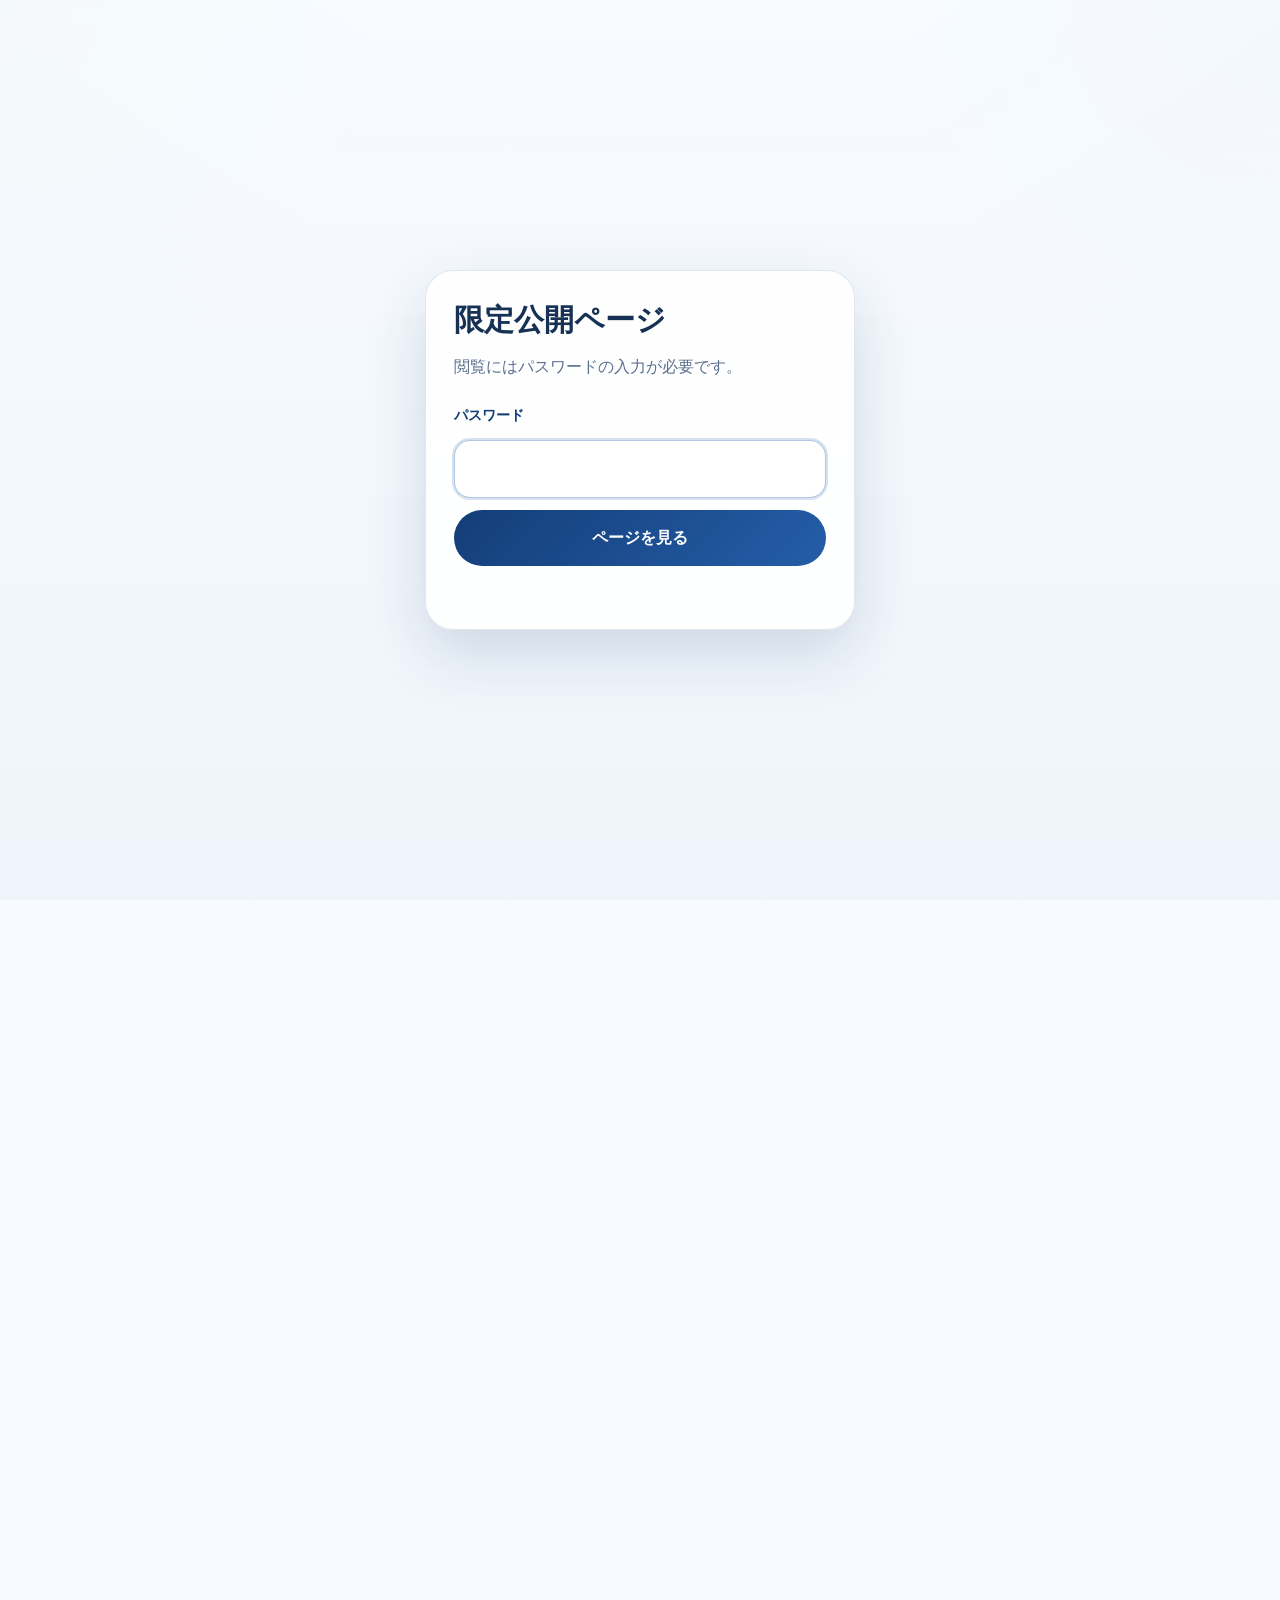
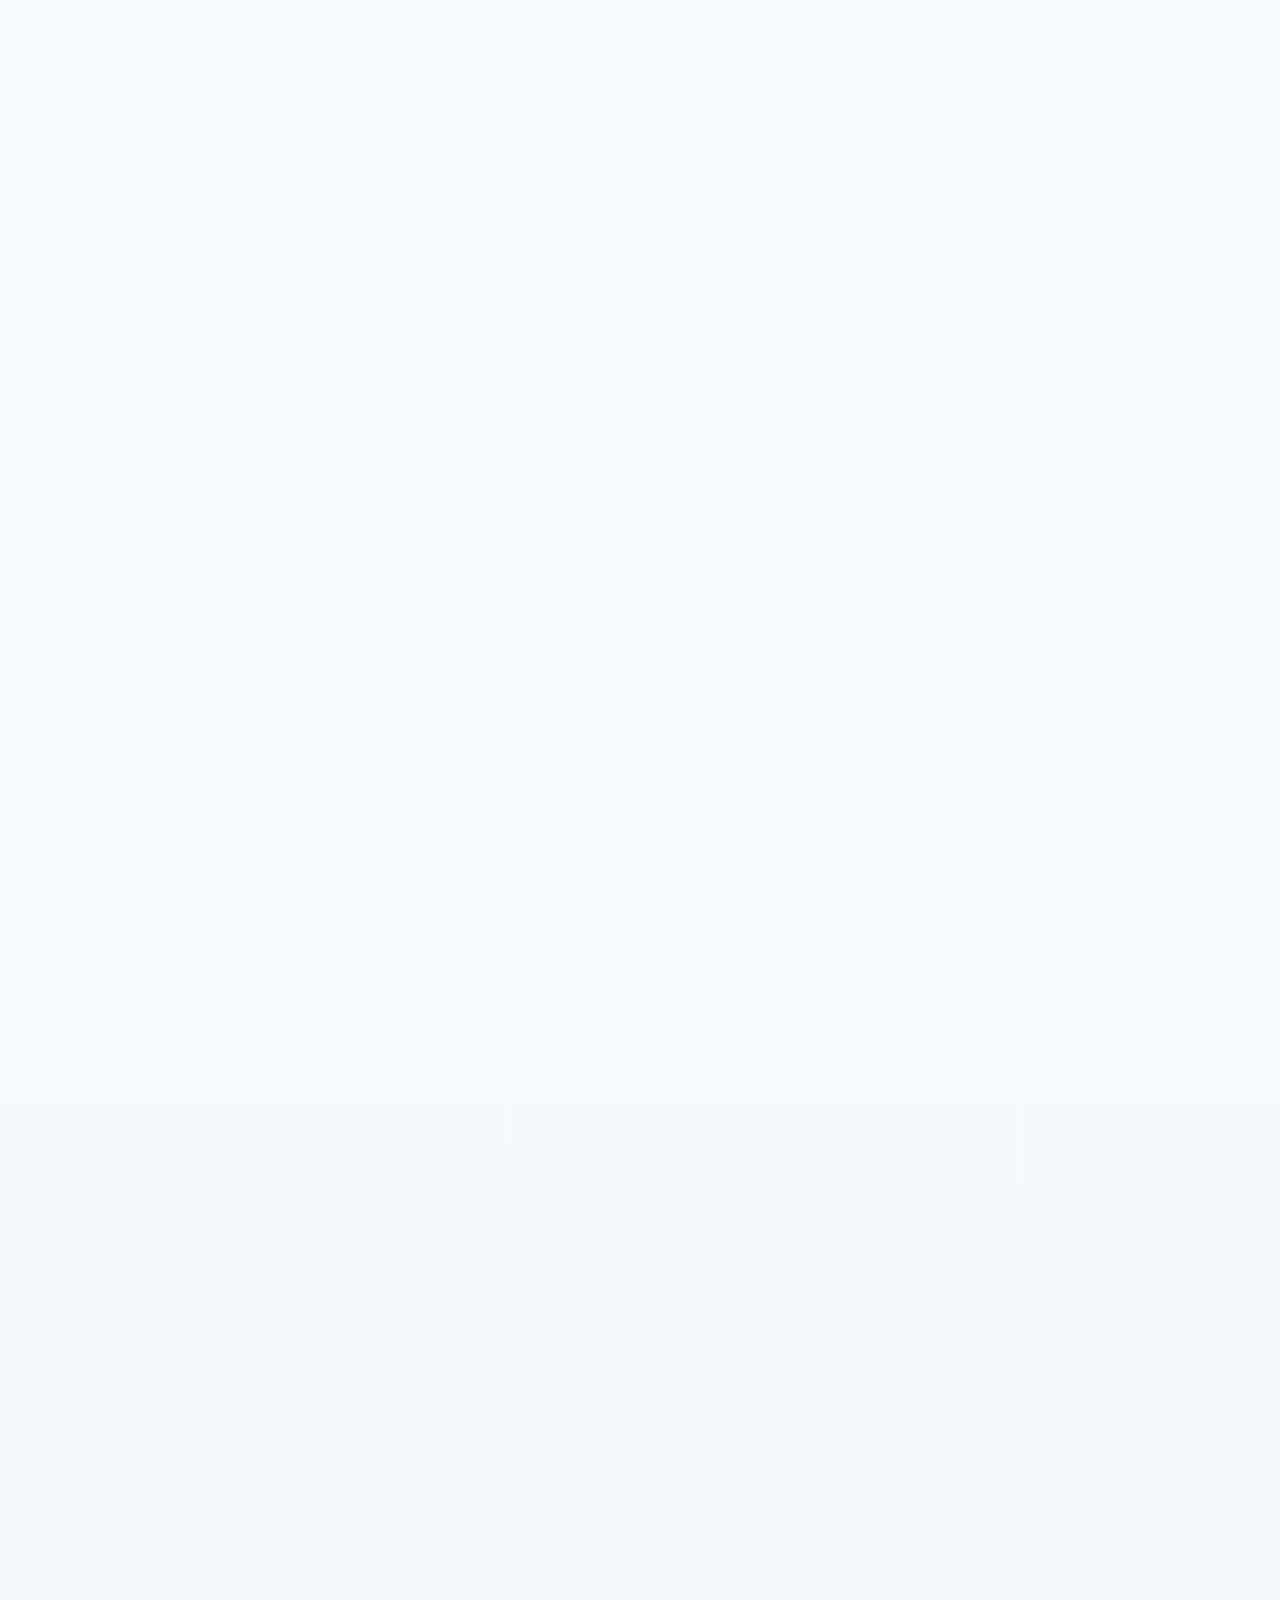
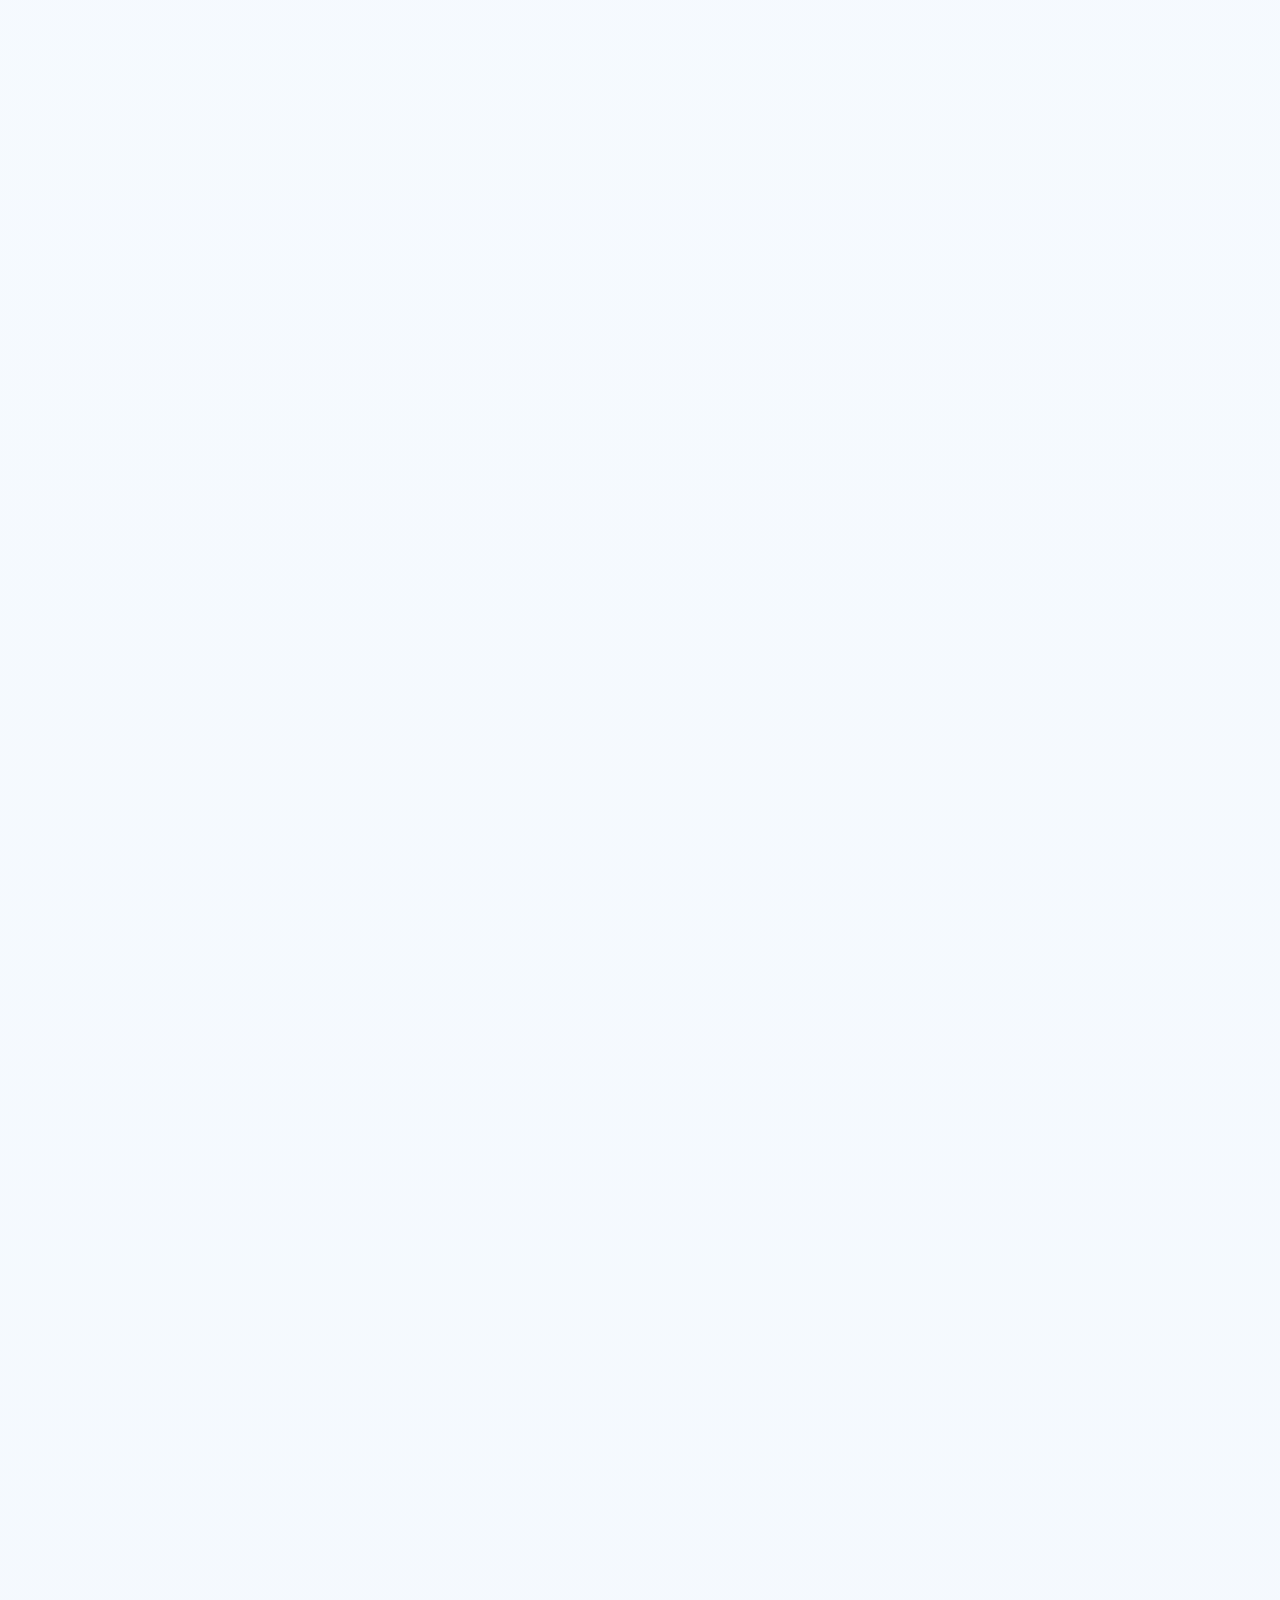
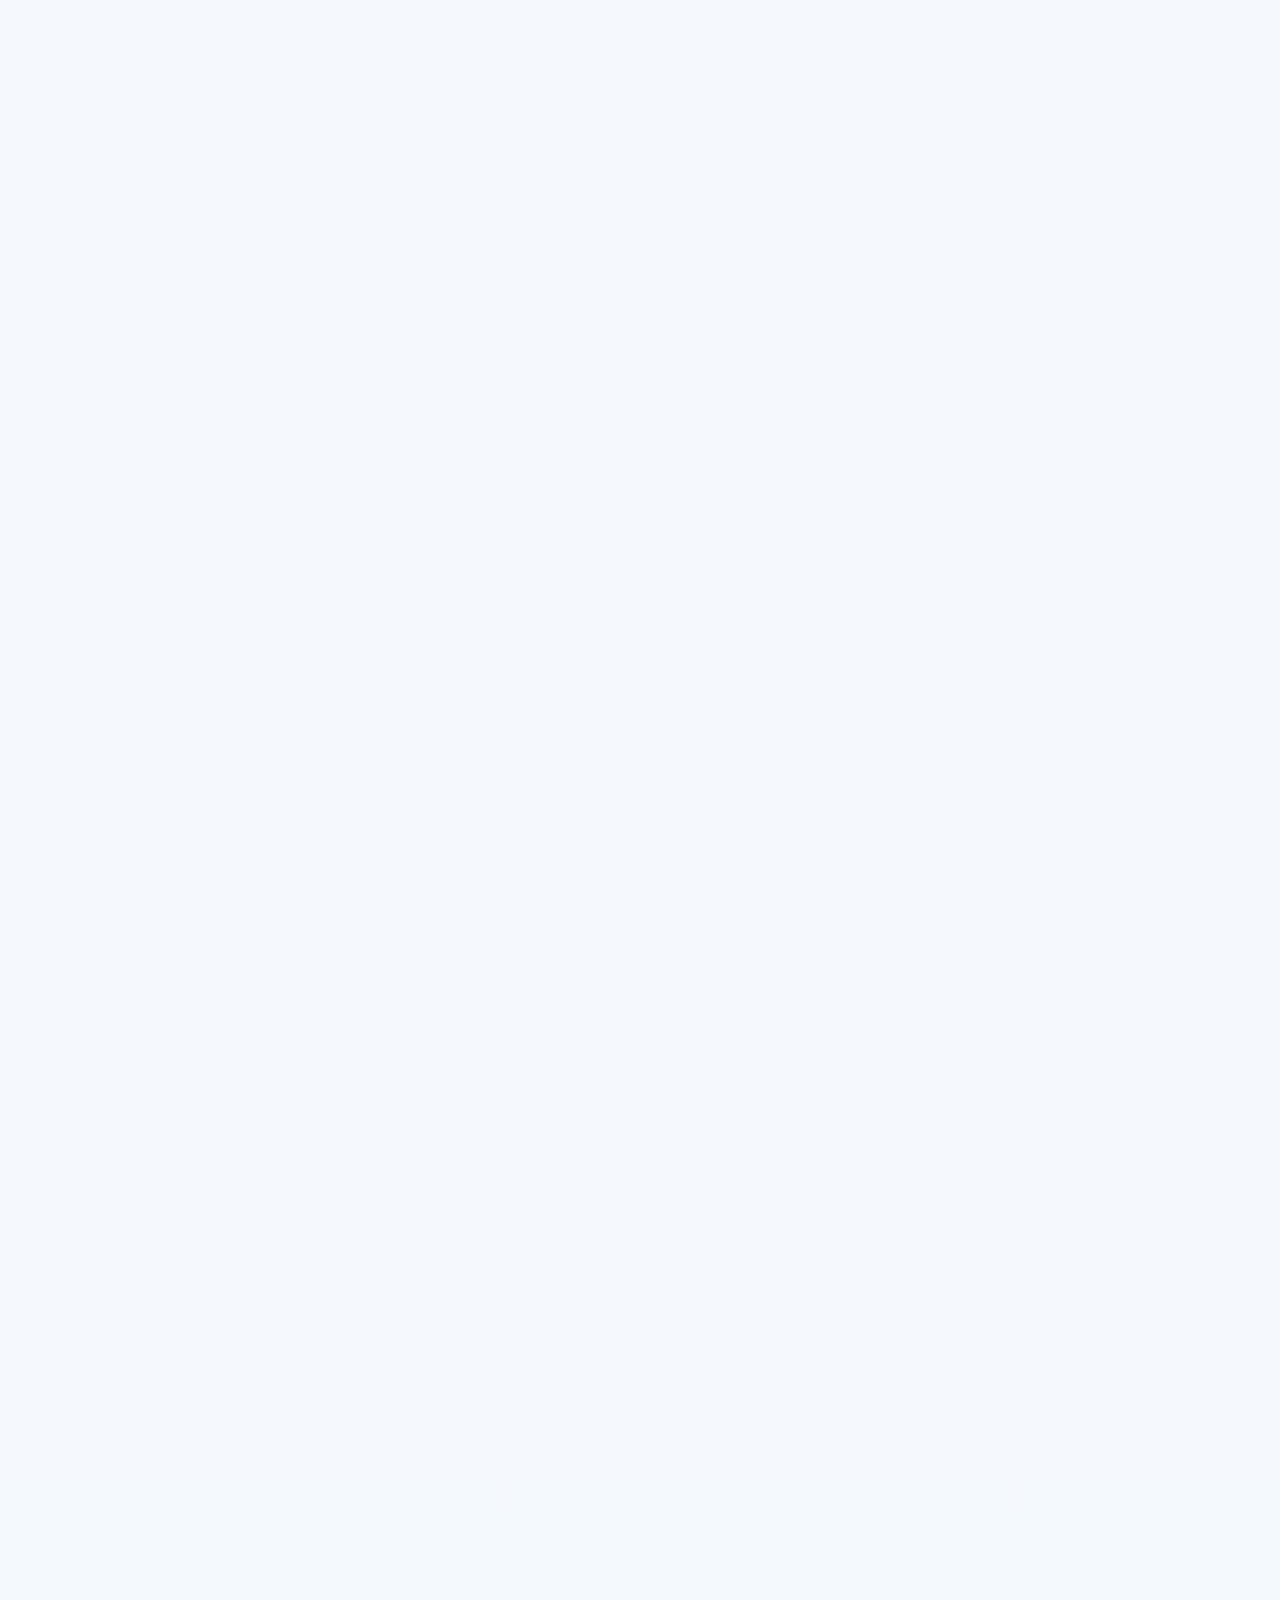
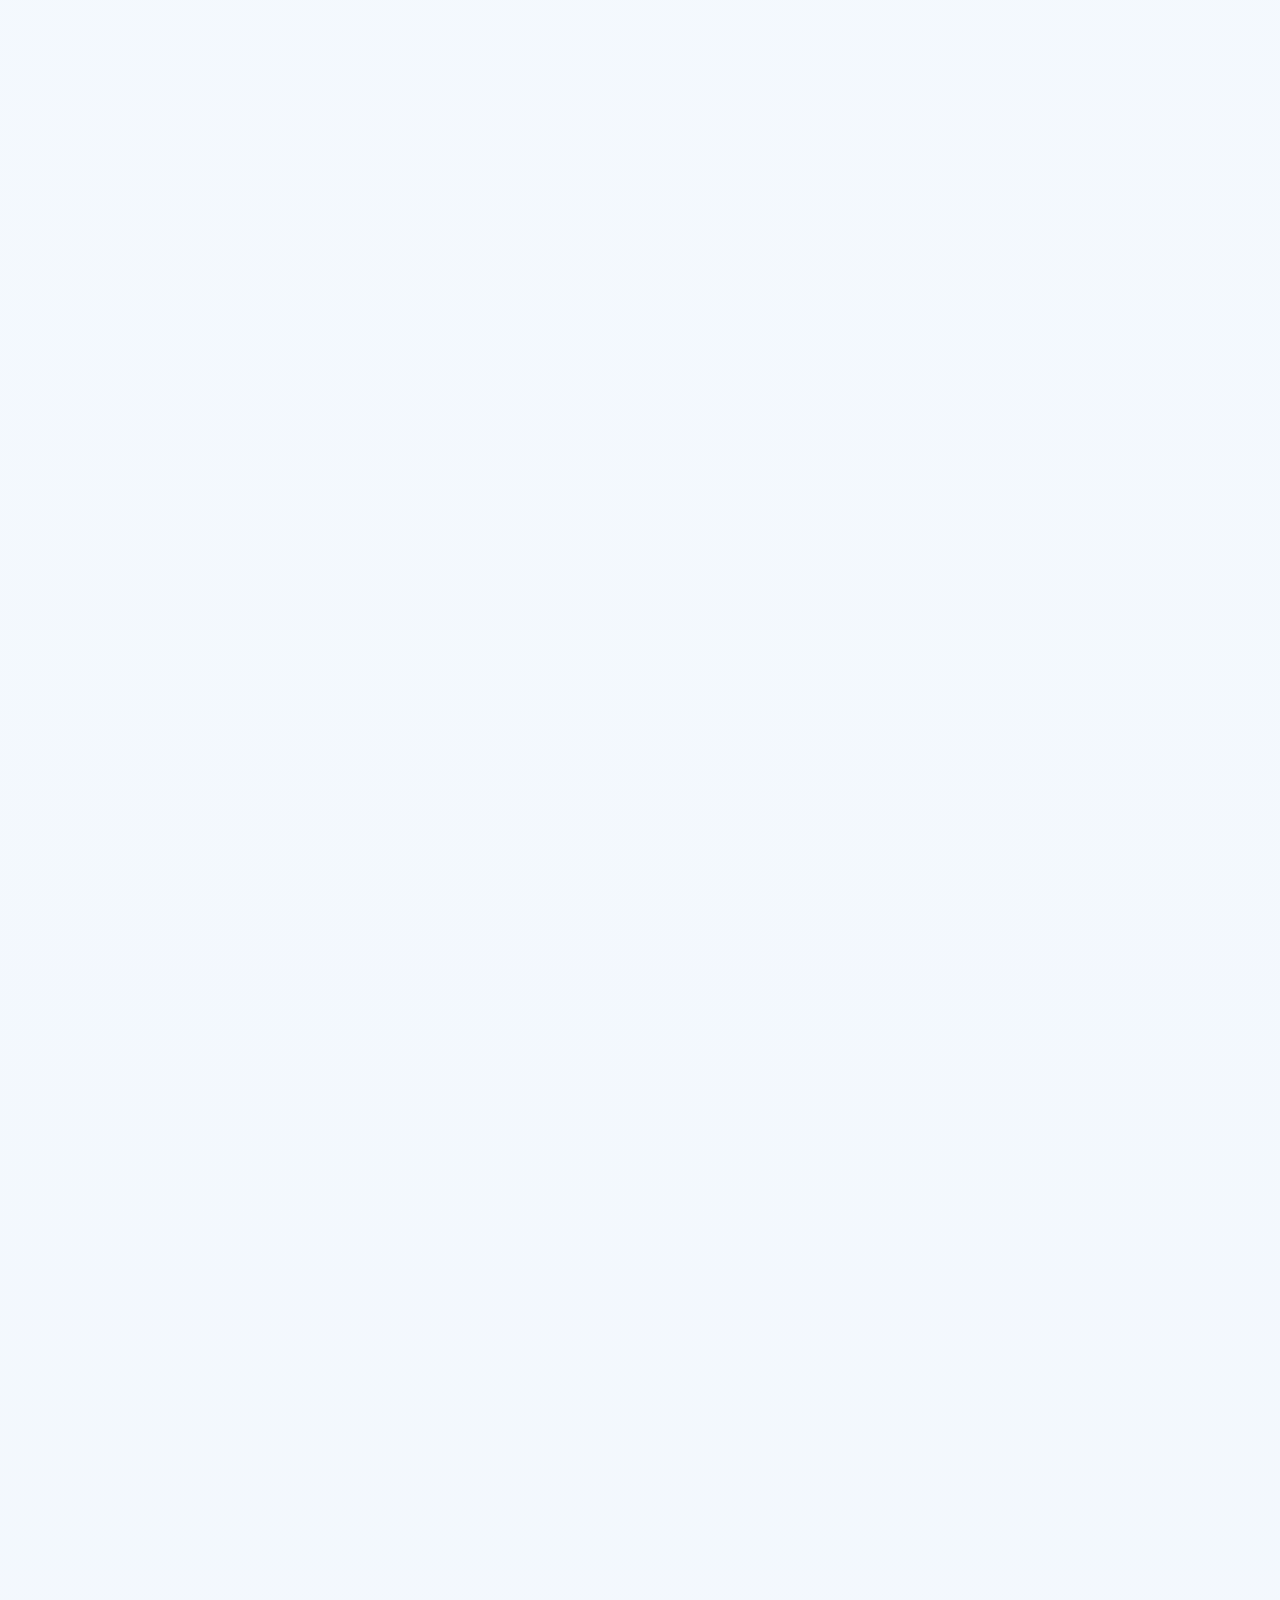
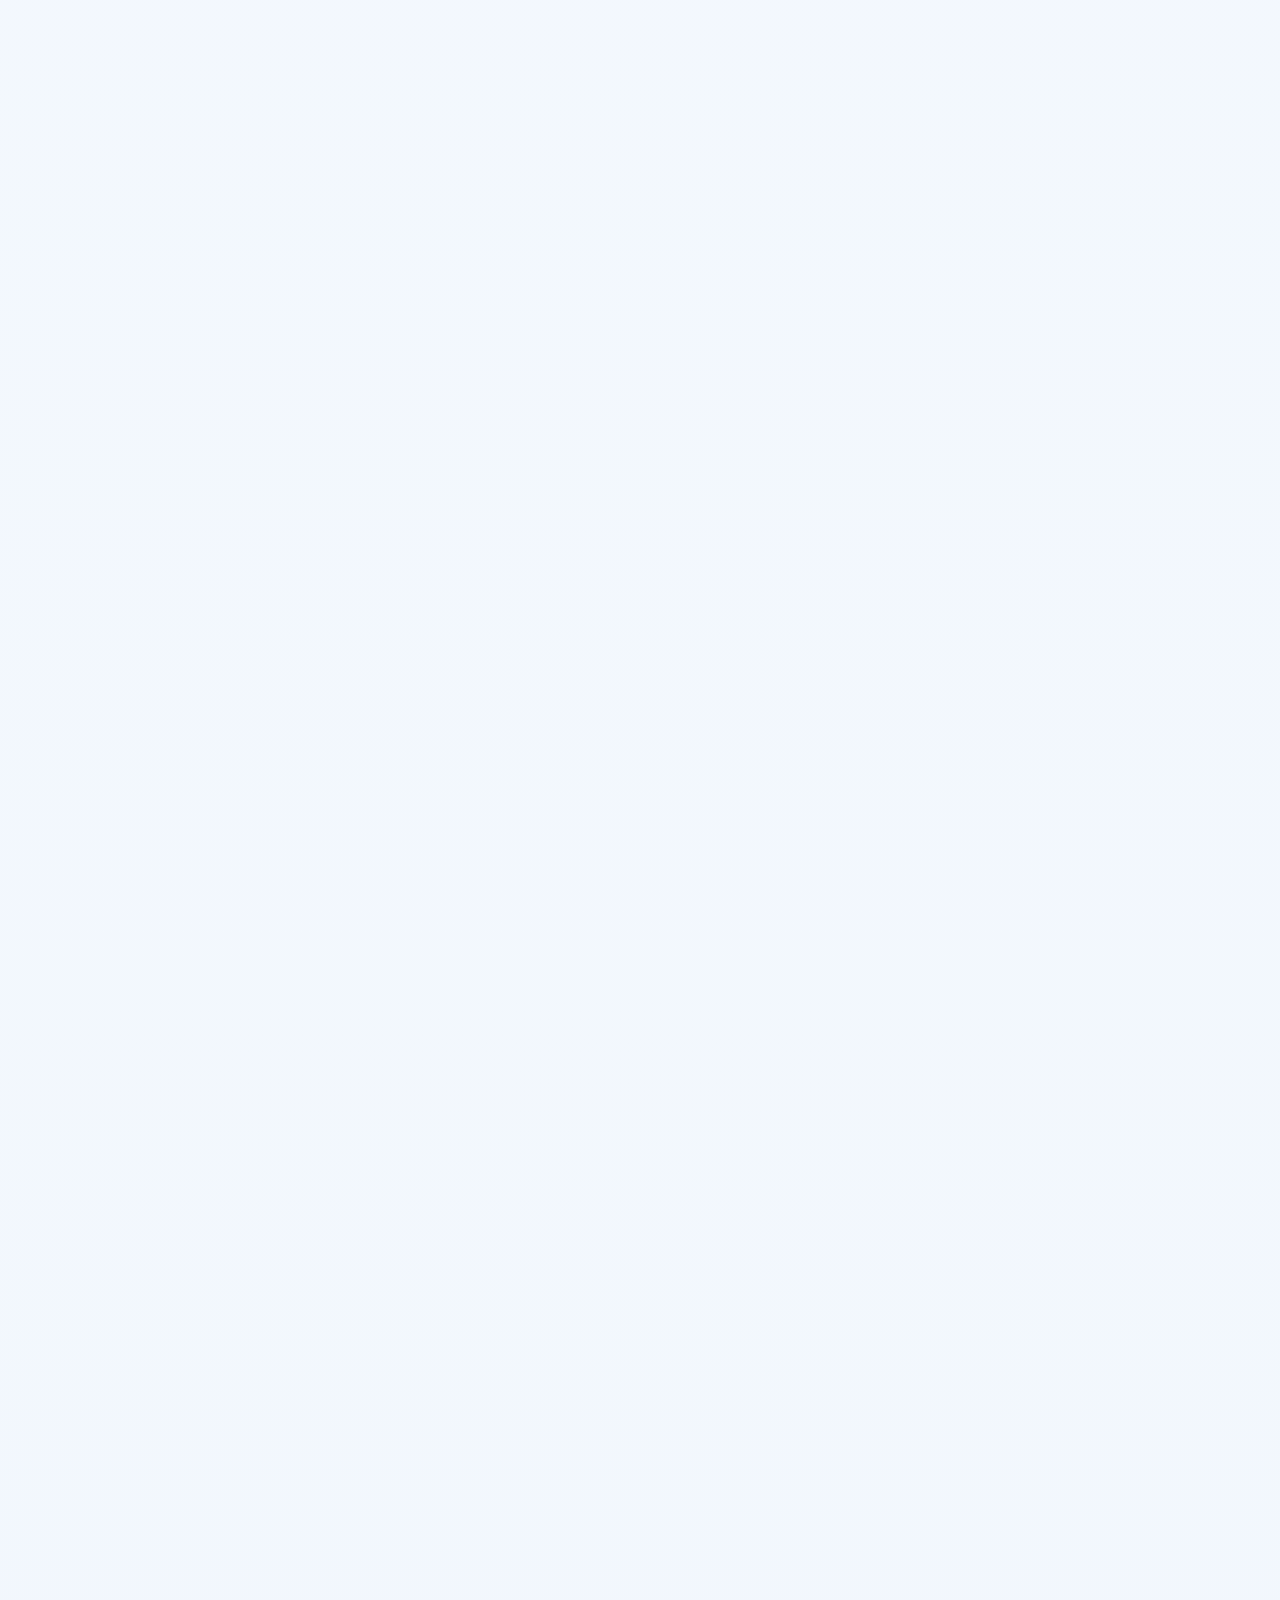
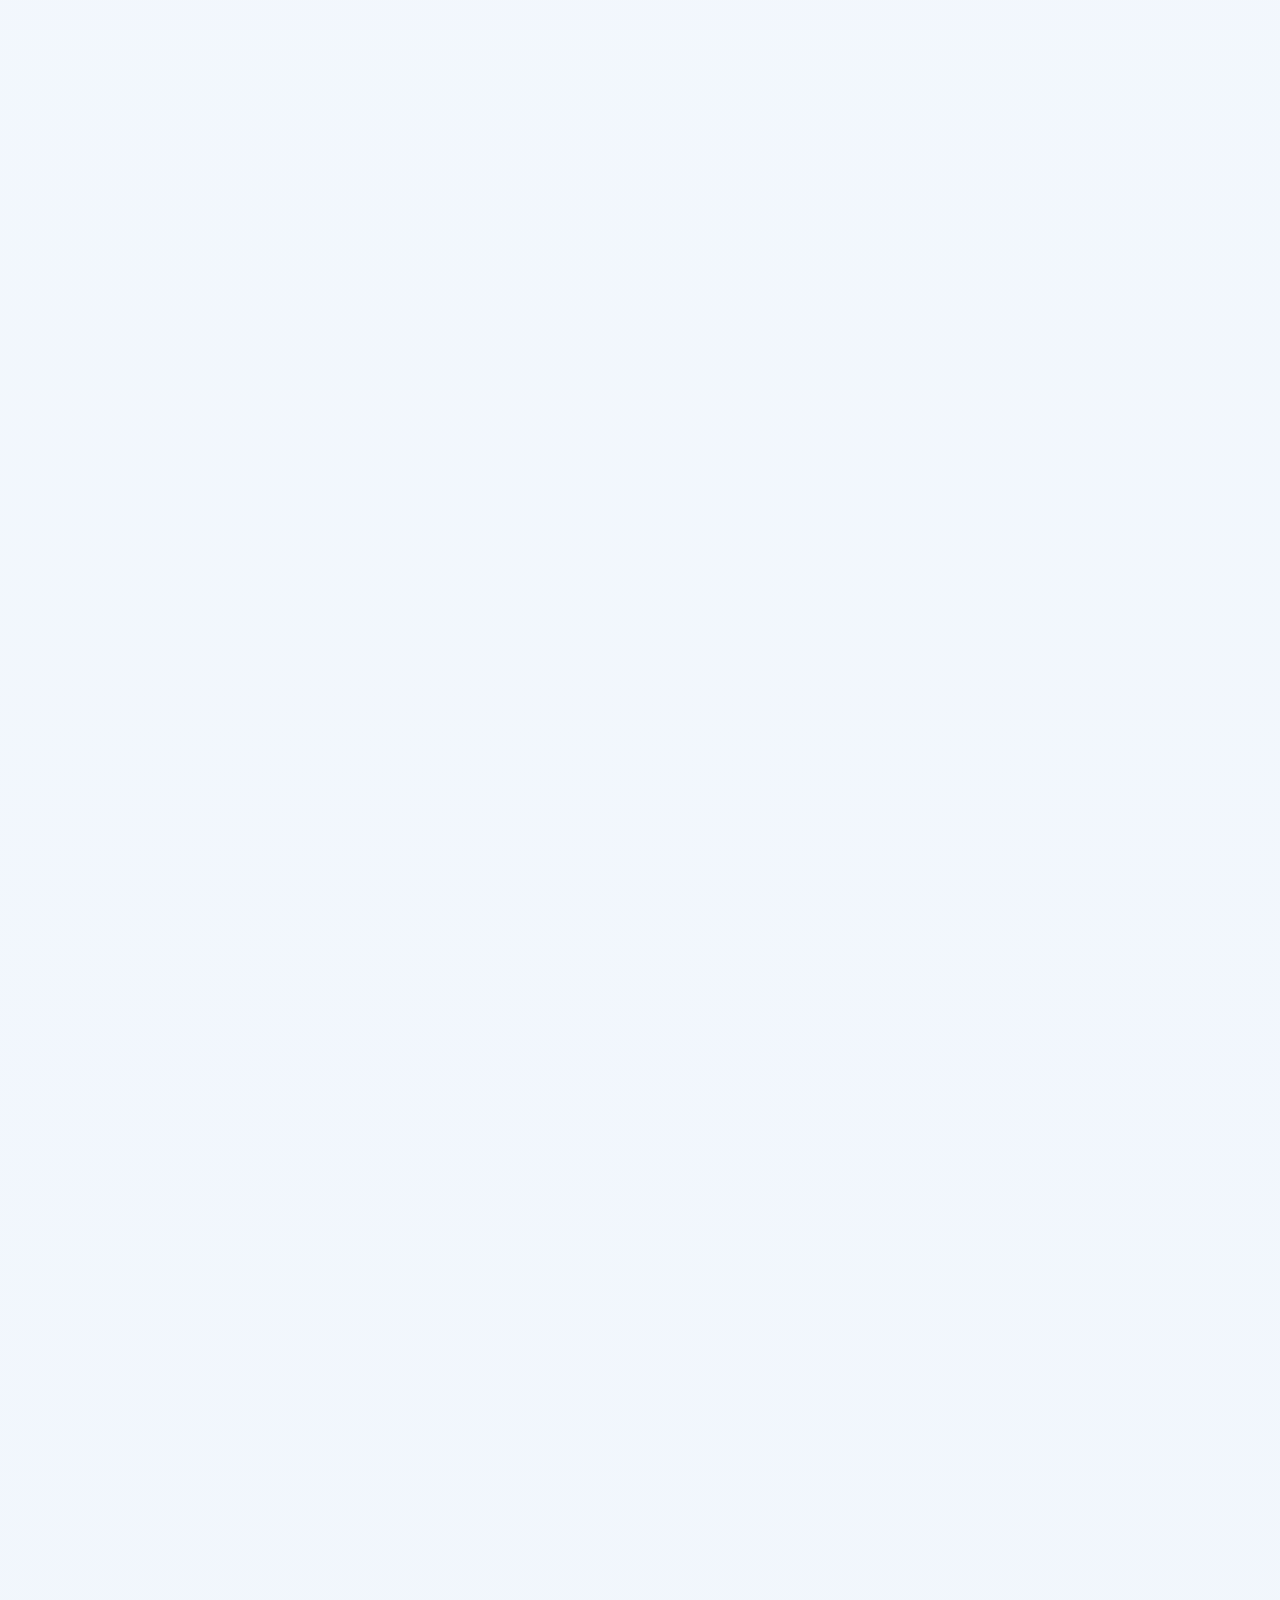
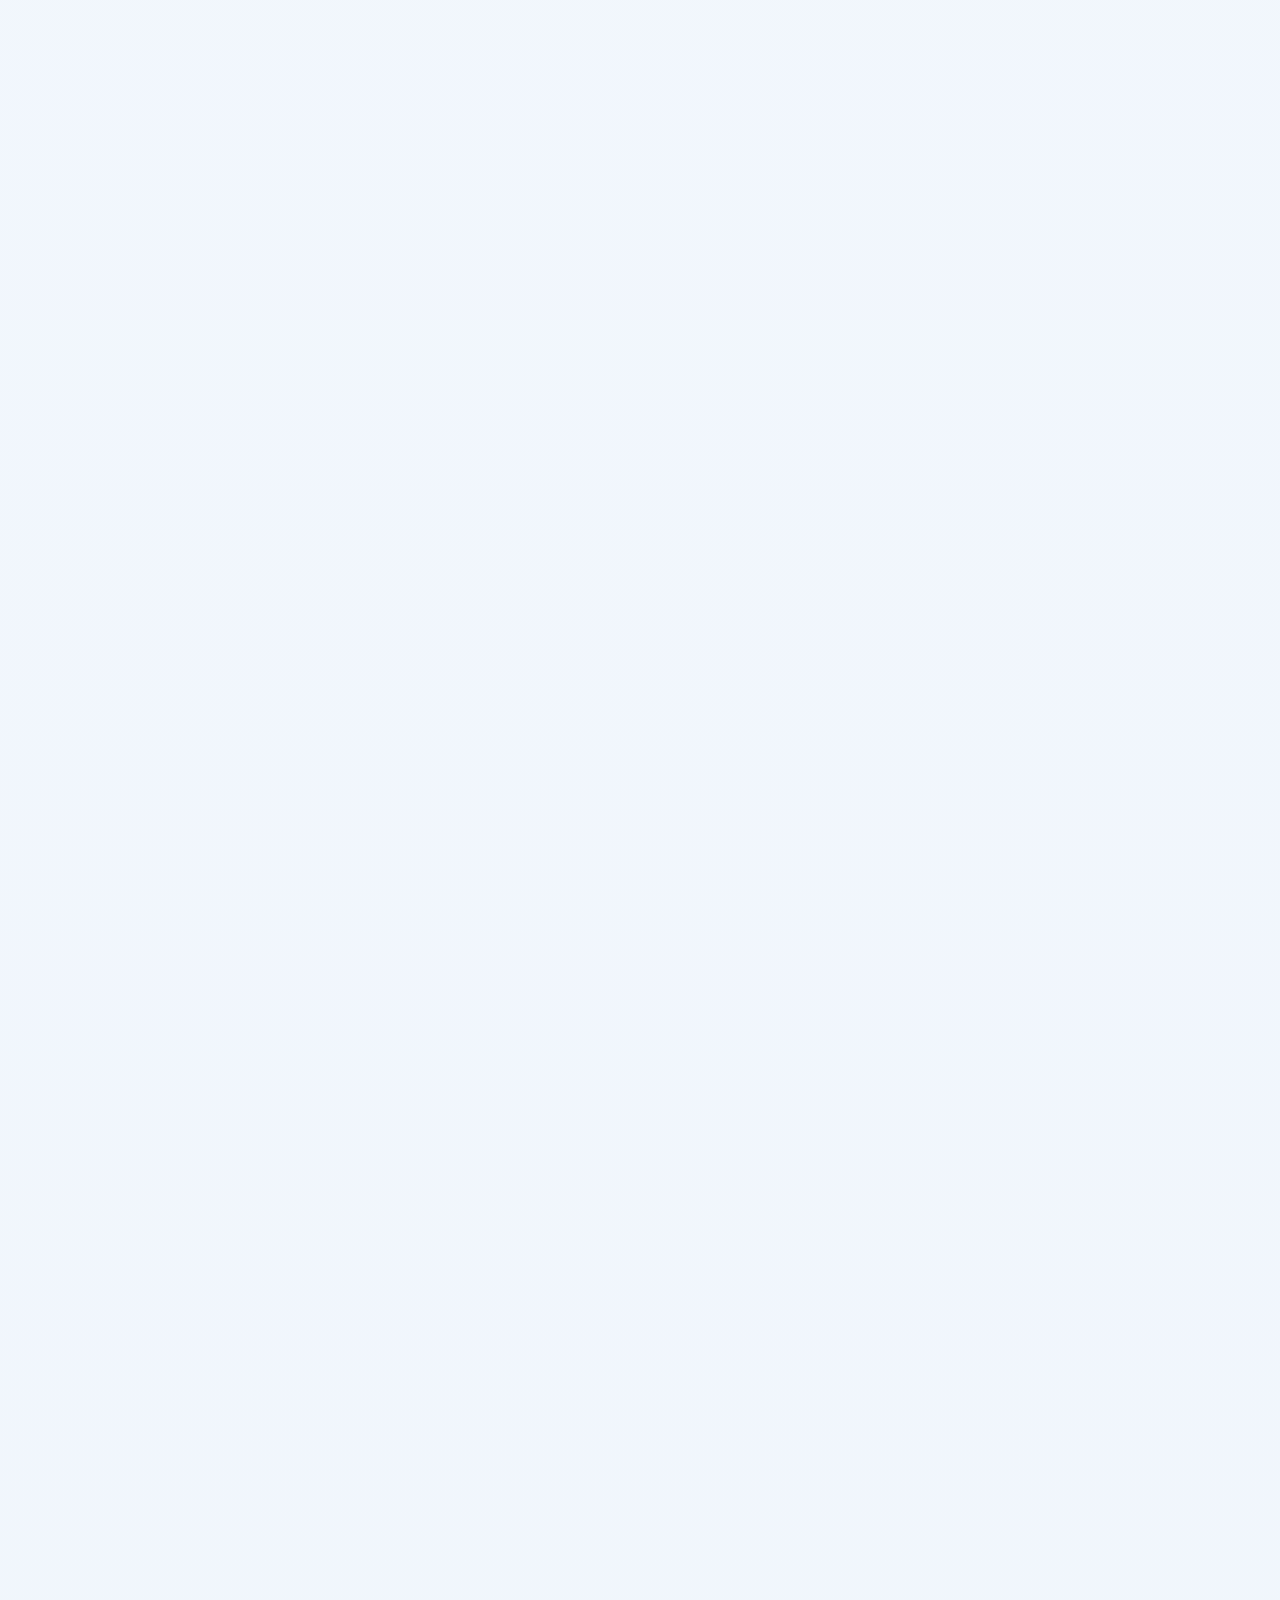
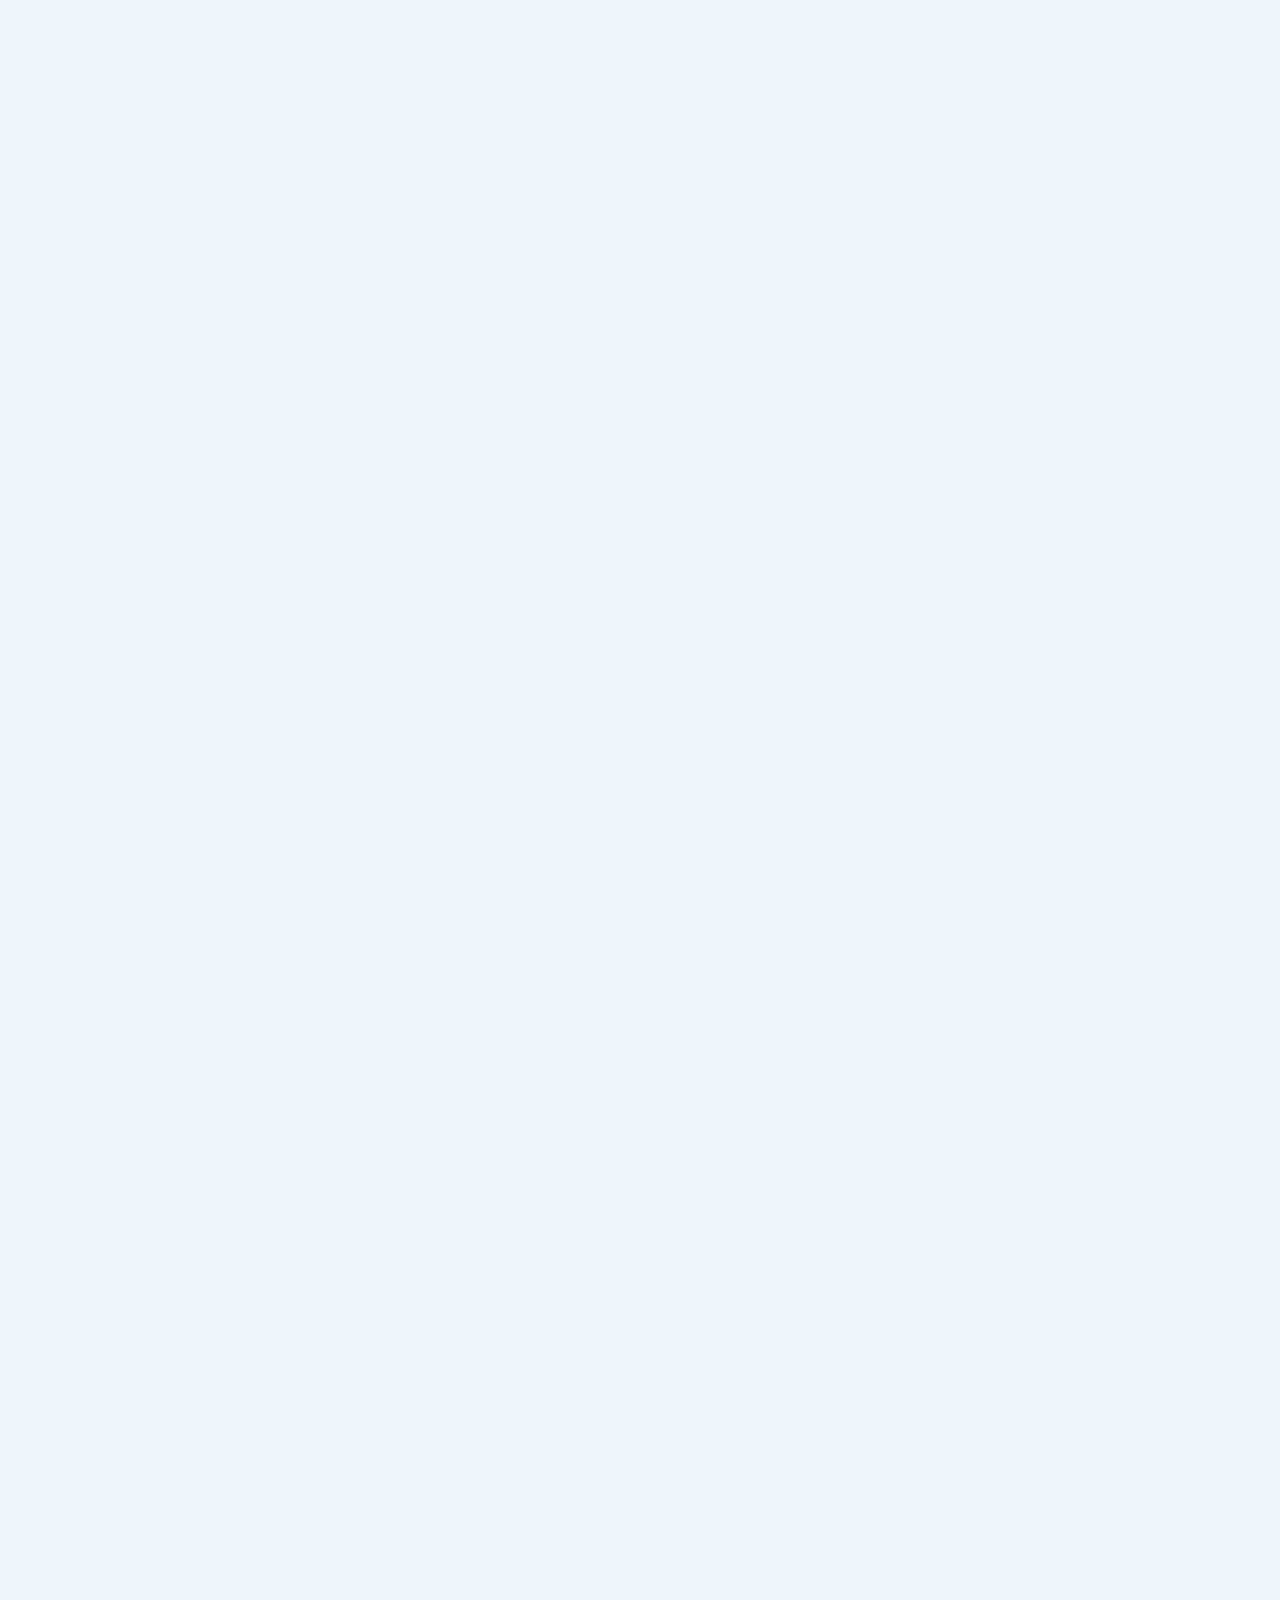
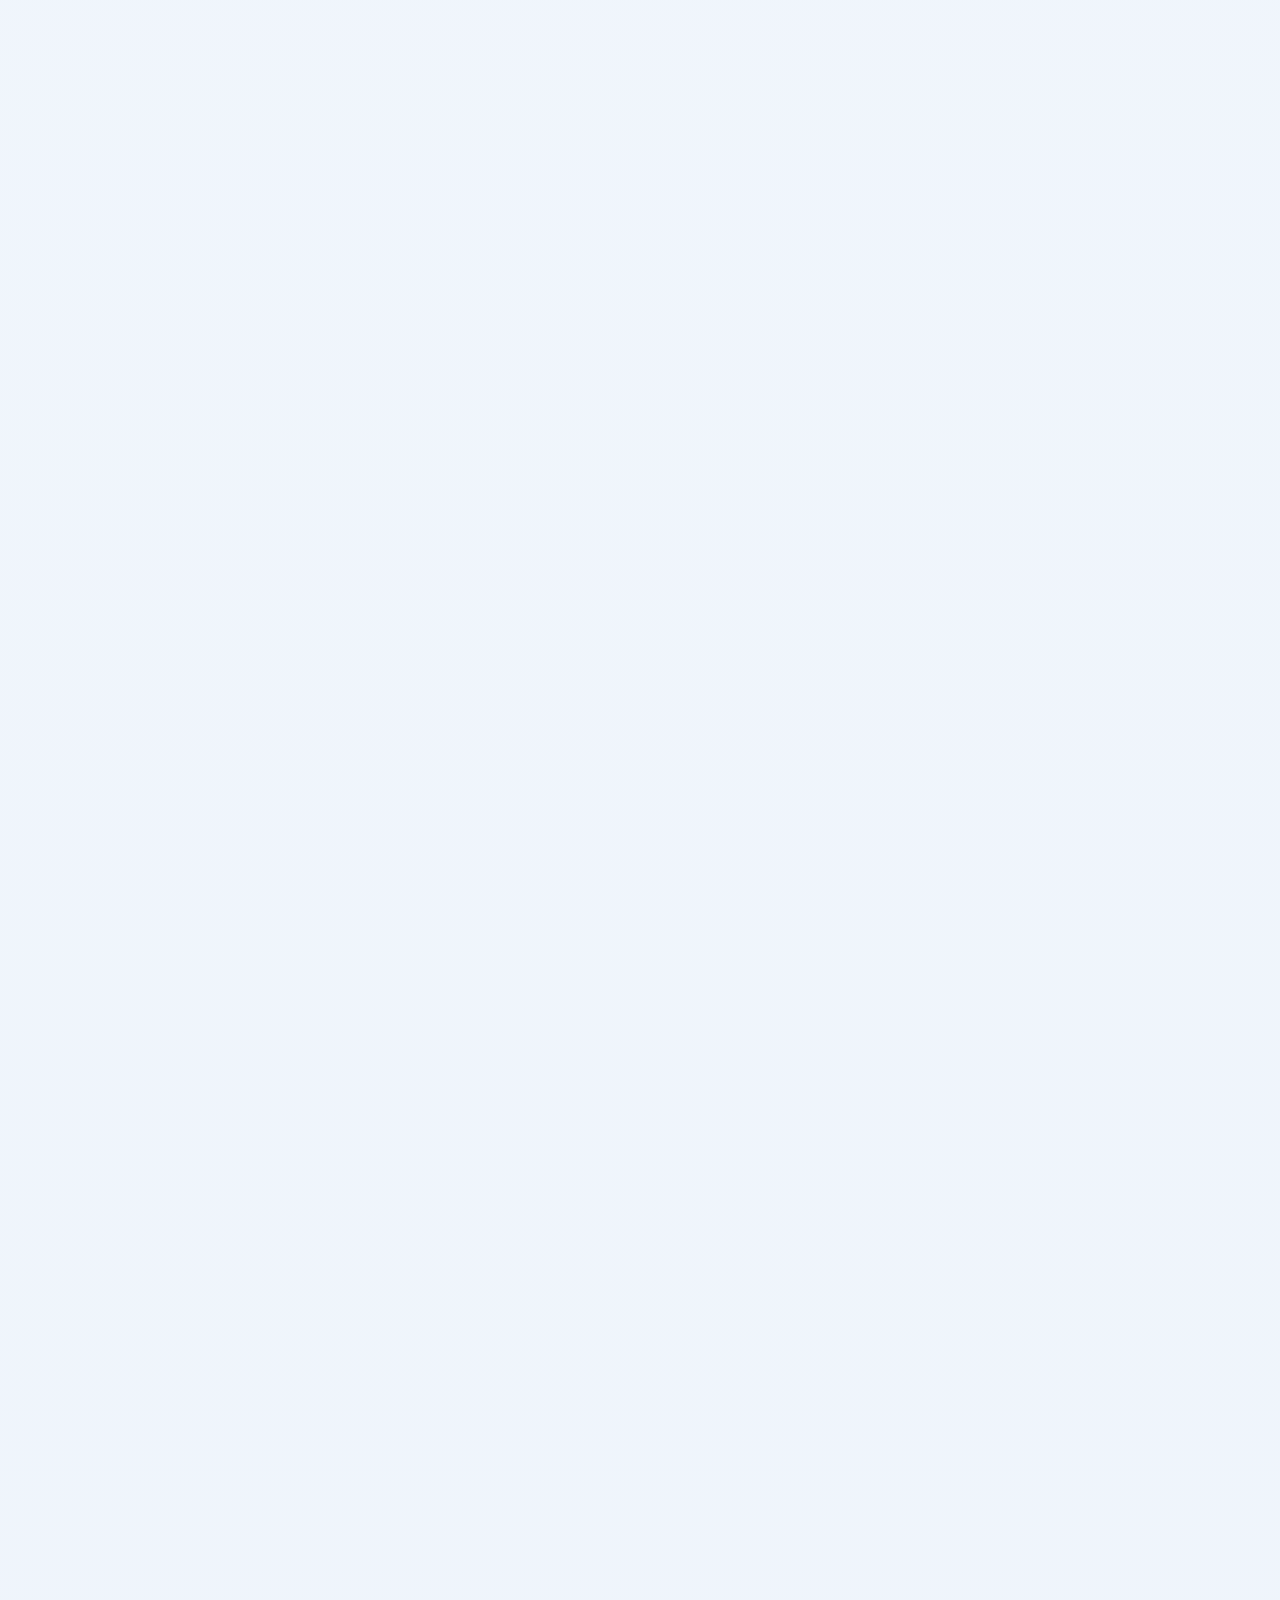
==== commit c88d2d67: "Add password gate to site" ====
--- a/r7.html
+++ b/r7.html
@@ -5,8 +5,9 @@
   <meta name="viewport" content="width=device-width, initial-scale=1.0">
   <title>令和7年度 | キング豆苗 | 新南万博</title>
   <link rel="stylesheet" href="assets/site.css">
+  <script defer src="assets/site-auth.js"></script>
 </head>
-<body class="theme-r7">
+<body class="theme-r7 auth-pending">
   <div class="site-shell">
     <header class="topbar">
       <div class="wrap topbar-inner">
--- a/assets/site.css
+++ b/assets/site.css
@@ -37,6 +37,18 @@
   line-height: 1.75;
 }
 
+body.auth-pending {
+  overflow: hidden;
+}
+
+body.auth-pending .site-shell {
+  visibility: hidden;
+}
+
+body.auth-ready .site-shell {
+  visibility: visible;
+}
+
 a {
   color: inherit;
   text-decoration: none;
@@ -178,6 +190,18 @@
   grid-template-columns: repeat(2, minmax(0, 1fr));
 }
 
+.report-grid {
+  display: grid;
+  grid-template-columns: repeat(2, minmax(0, 1fr));
+  gap: 24px;
+}
+
+.video-grid {
+  display: grid;
+  grid-template-columns: repeat(2, minmax(0, 1fr));
+  gap: 24px;
+}
+
 .portal-grid-3 {
   grid-template-columns: repeat(3, minmax(0, 1fr));
 }
@@ -327,6 +351,31 @@
   background: #ffffff;
 }
 
+.report-nav {
+  display: flex;
+  flex-wrap: wrap;
+  gap: 12px;
+}
+
+.subtab {
+  display: inline-flex;
+  align-items: center;
+  justify-content: center;
+  padding: 10px 16px;
+  border-radius: 999px;
+  font-size: 0.92rem;
+  font-weight: 700;
+  color: var(--blue-deep);
+  background: rgba(255, 255, 255, 0.78);
+  border: 1px solid rgba(20, 61, 120, 0.12);
+}
+
+.subtab.is-active {
+  color: #ffffff;
+  background: linear-gradient(135deg, var(--blue-deep), var(--blue));
+  border-color: transparent;
+}
+
 .impact-list {
   display: grid;
   gap: 16px;
@@ -394,6 +443,21 @@
 .media-card {
   overflow: hidden;
   border-radius: var(--radius-xl);
+}
+
+.video-card {
+  overflow: hidden;
+  border-radius: var(--radius-xl);
+  background: var(--surface);
+  border: 1px solid var(--line);
+  box-shadow: var(--shadow);
+}
+
+.video-card video {
+  display: block;
+  width: 100%;
+  aspect-ratio: 9 / 16;
+  background: #000;
 }
 
 .section-head-spaced {
@@ -541,6 +605,86 @@
   font-size: 0.92rem;
 }
 
+.auth-overlay {
+  position: fixed;
+  inset: 0;
+  z-index: 1000;
+  display: grid;
+  place-items: center;
+  padding: 20px;
+  background:
+    linear-gradient(180deg, rgba(247, 251, 255, 0.92), rgba(238, 244, 251, 0.96)),
+    radial-gradient(circle at top left, rgba(116, 168, 59, 0.12), transparent 24rem),
+    radial-gradient(circle at top right, rgba(36, 94, 168, 0.12), transparent 24rem);
+  backdrop-filter: blur(14px);
+}
+
+.auth-card {
+  width: min(100%, 430px);
+  padding: 32px 28px;
+  border-radius: 28px;
+  background: rgba(255, 255, 255, 0.96);
+  border: 1px solid rgba(20, 61, 120, 0.12);
+  box-shadow: 0 24px 60px rgba(18, 51, 92, 0.16);
+}
+
+.auth-card h1 {
+  font-size: 1.9rem;
+}
+
+.auth-card p {
+  margin: 14px 0 0;
+  color: var(--muted);
+}
+
+.auth-form {
+  display: grid;
+  gap: 12px;
+  margin-top: 22px;
+}
+
+.auth-form label {
+  font-size: 0.9rem;
+  font-weight: 700;
+  color: var(--blue-deep);
+}
+
+.auth-form input {
+  width: 100%;
+  padding: 14px 16px;
+  border-radius: 16px;
+  border: 1px solid rgba(20, 61, 120, 0.16);
+  font: inherit;
+  color: var(--ink);
+  background: #fff;
+}
+
+.auth-form input:focus {
+  outline: 2px solid rgba(36, 94, 168, 0.18);
+  border-color: rgba(36, 94, 168, 0.35);
+}
+
+.auth-submit {
+  display: inline-flex;
+  justify-content: center;
+  align-items: center;
+  padding: 14px 18px;
+  border: 0;
+  border-radius: 999px;
+  font: inherit;
+  font-weight: 800;
+  color: #fff;
+  background: linear-gradient(135deg, var(--blue-deep), var(--blue));
+  cursor: pointer;
+}
+
+.auth-error {
+  min-height: 1.2em;
+  margin: 2px 0 0;
+  font-size: 0.9rem;
+  color: #b42318;
+}
+
 .theme-r7 .page-hero {
   background:
     radial-gradient(circle at top left, rgba(20, 61, 120, 0.12), transparent 30rem),
@@ -571,8 +715,10 @@
   .page-hero-grid,
   .feature-board,
   .portal-grid,
+  .report-grid,
   .content-grid,
   .media-grid,
+  .video-grid,
   .doc-grid {
     grid-template-columns: 1fr;
   }
@@ -643,6 +789,16 @@
 
   .year-tabs::-webkit-scrollbar {
     display: none;
+  }
+
+  .report-nav {
+    gap: 8px;
+  }
+
+  .subtab {
+    width: 100%;
+    padding: 11px 14px;
+    font-size: 0.88rem;
   }
 
   .summary-card,
@@ -801,4 +957,13 @@
     padding: 20px 0 28px;
     font-size: 0.84rem;
   }
-}
+
+  .auth-card {
+    padding: 26px 20px;
+    border-radius: 22px;
+  }
+
+  .auth-card h1 {
+    font-size: 1.6rem;
+  }
+}
